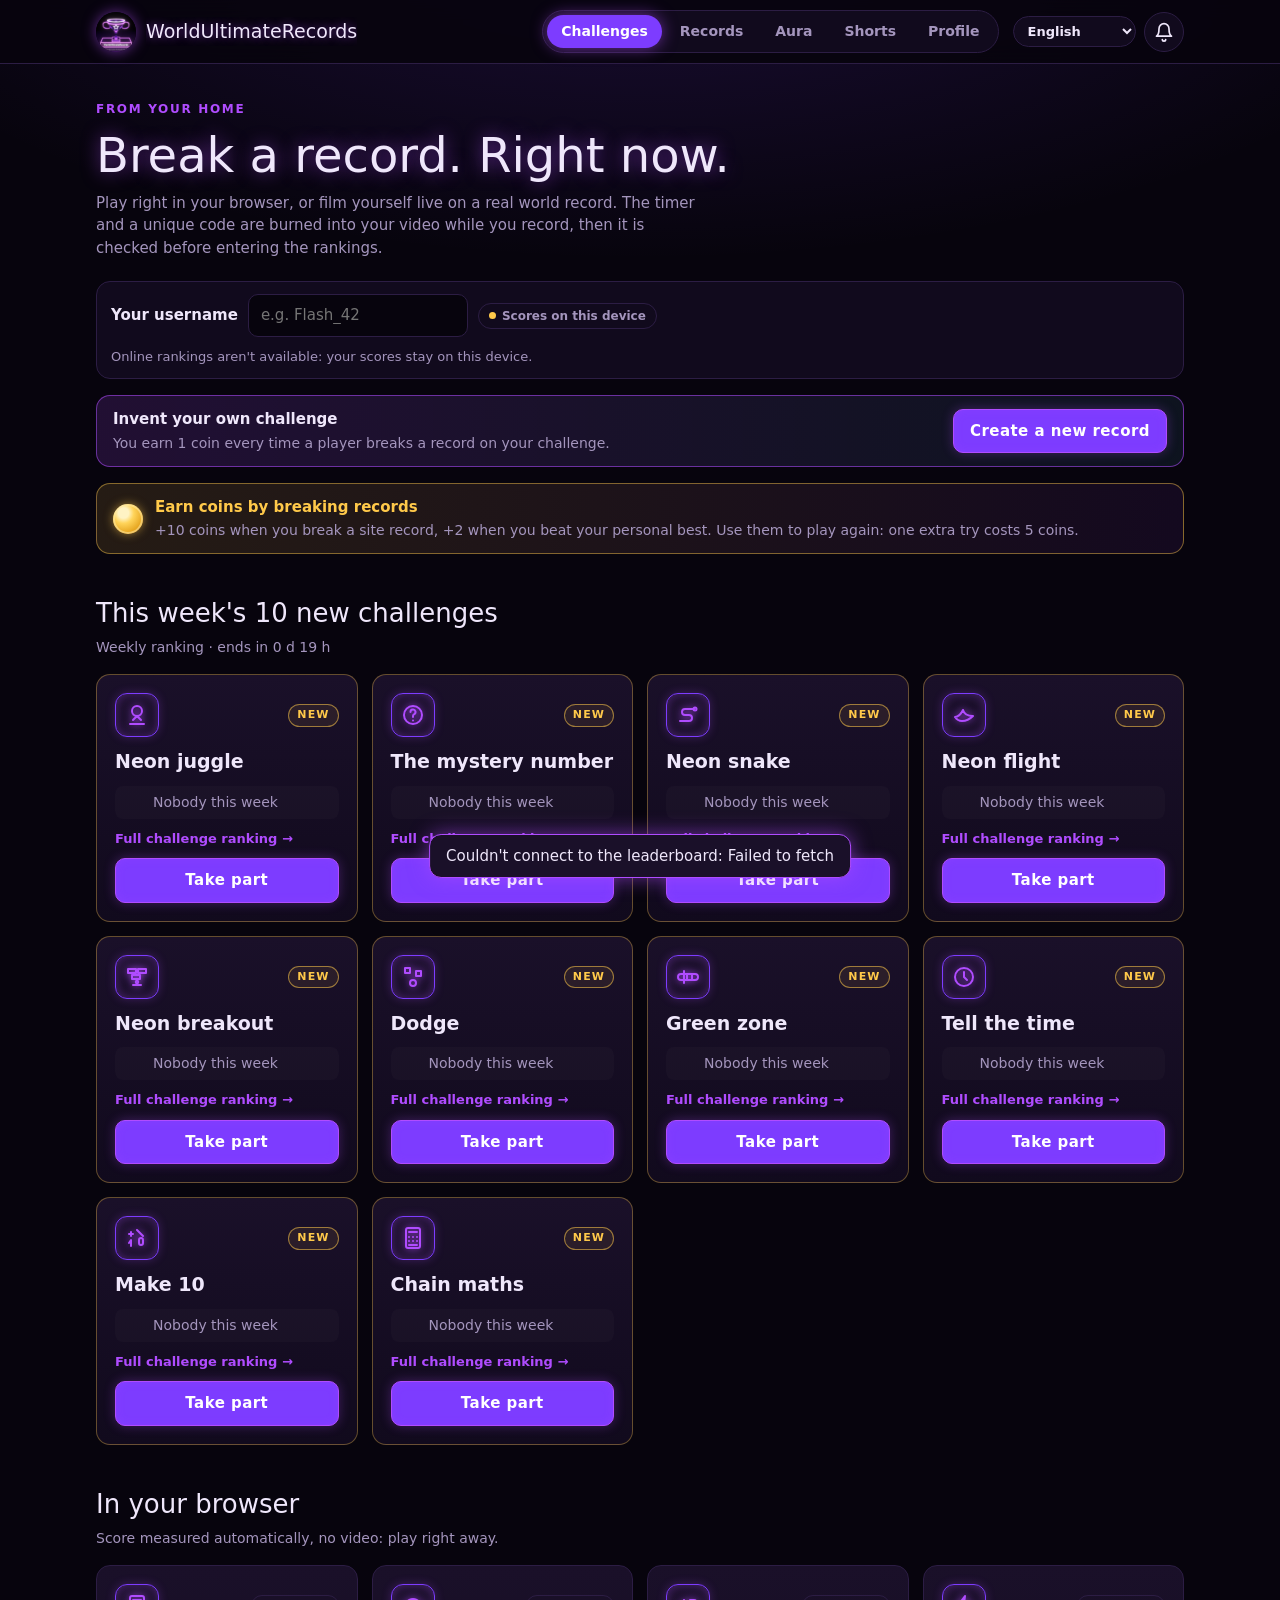
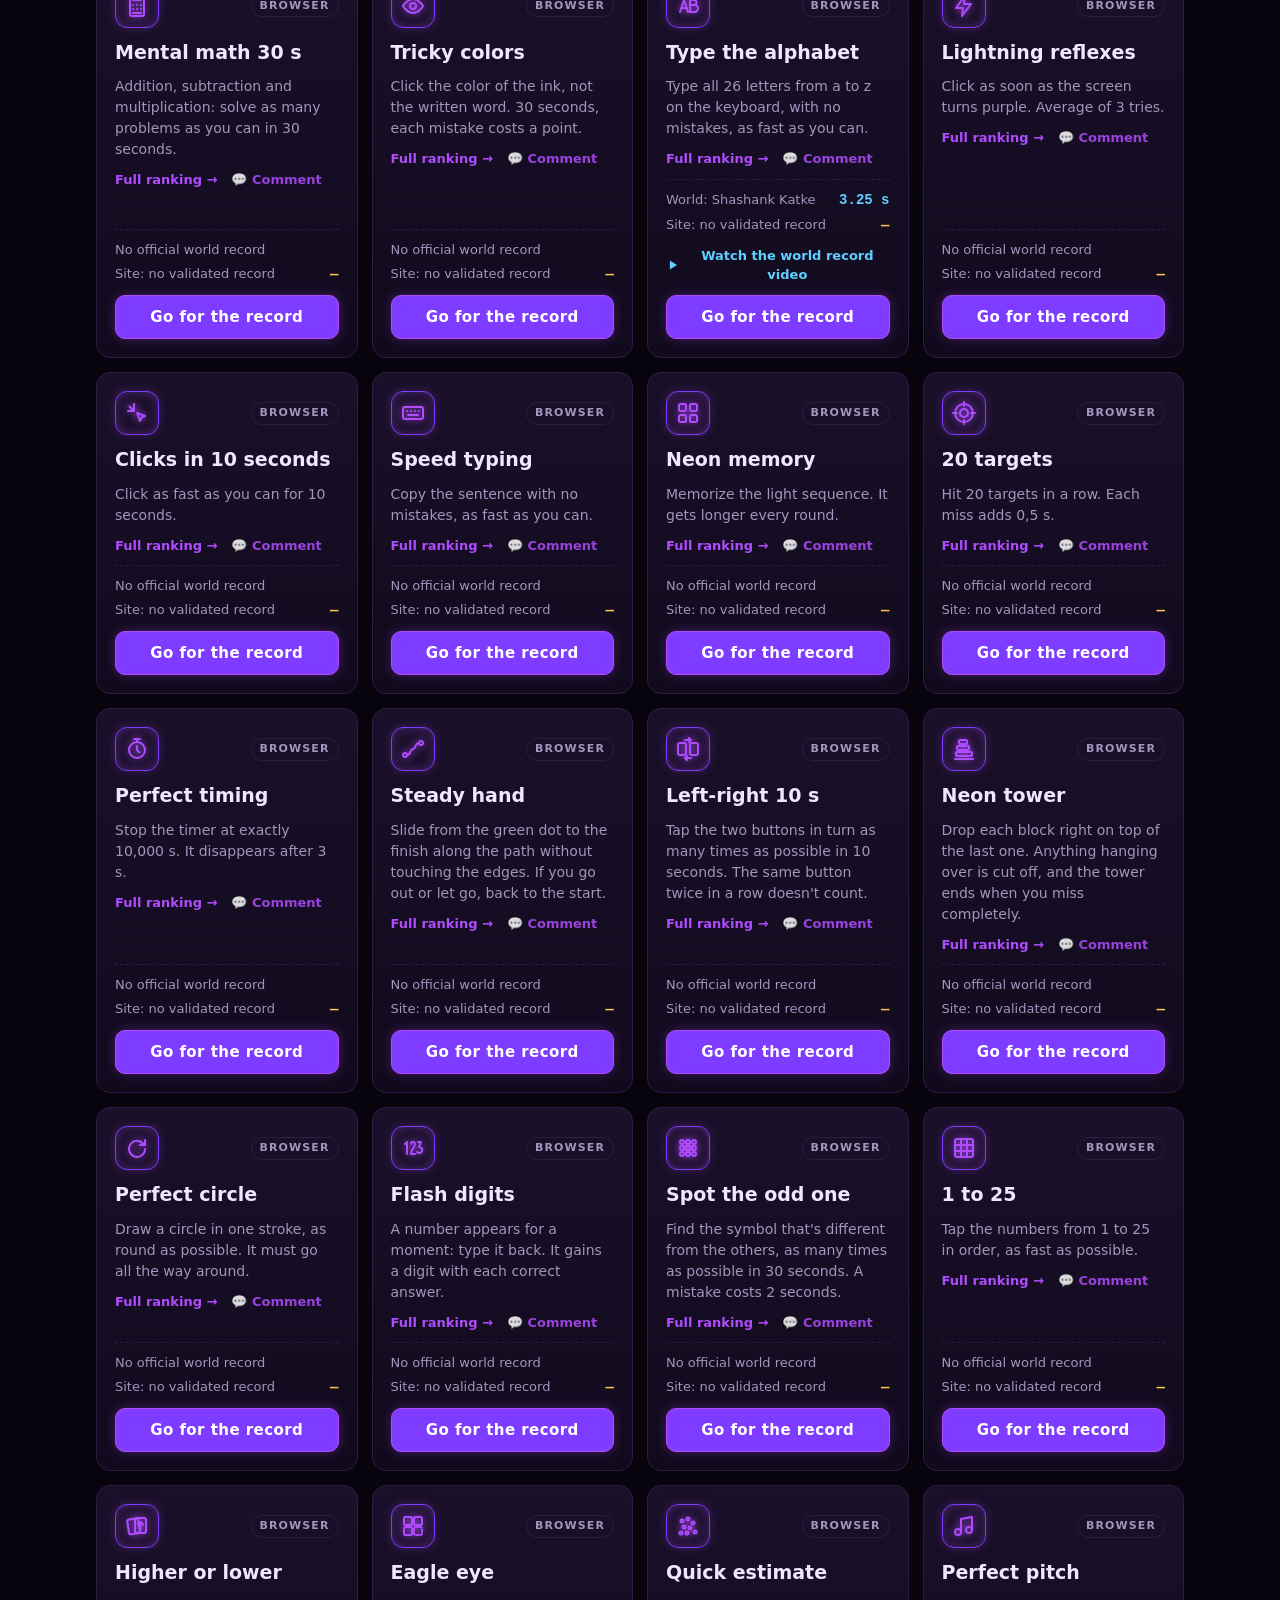
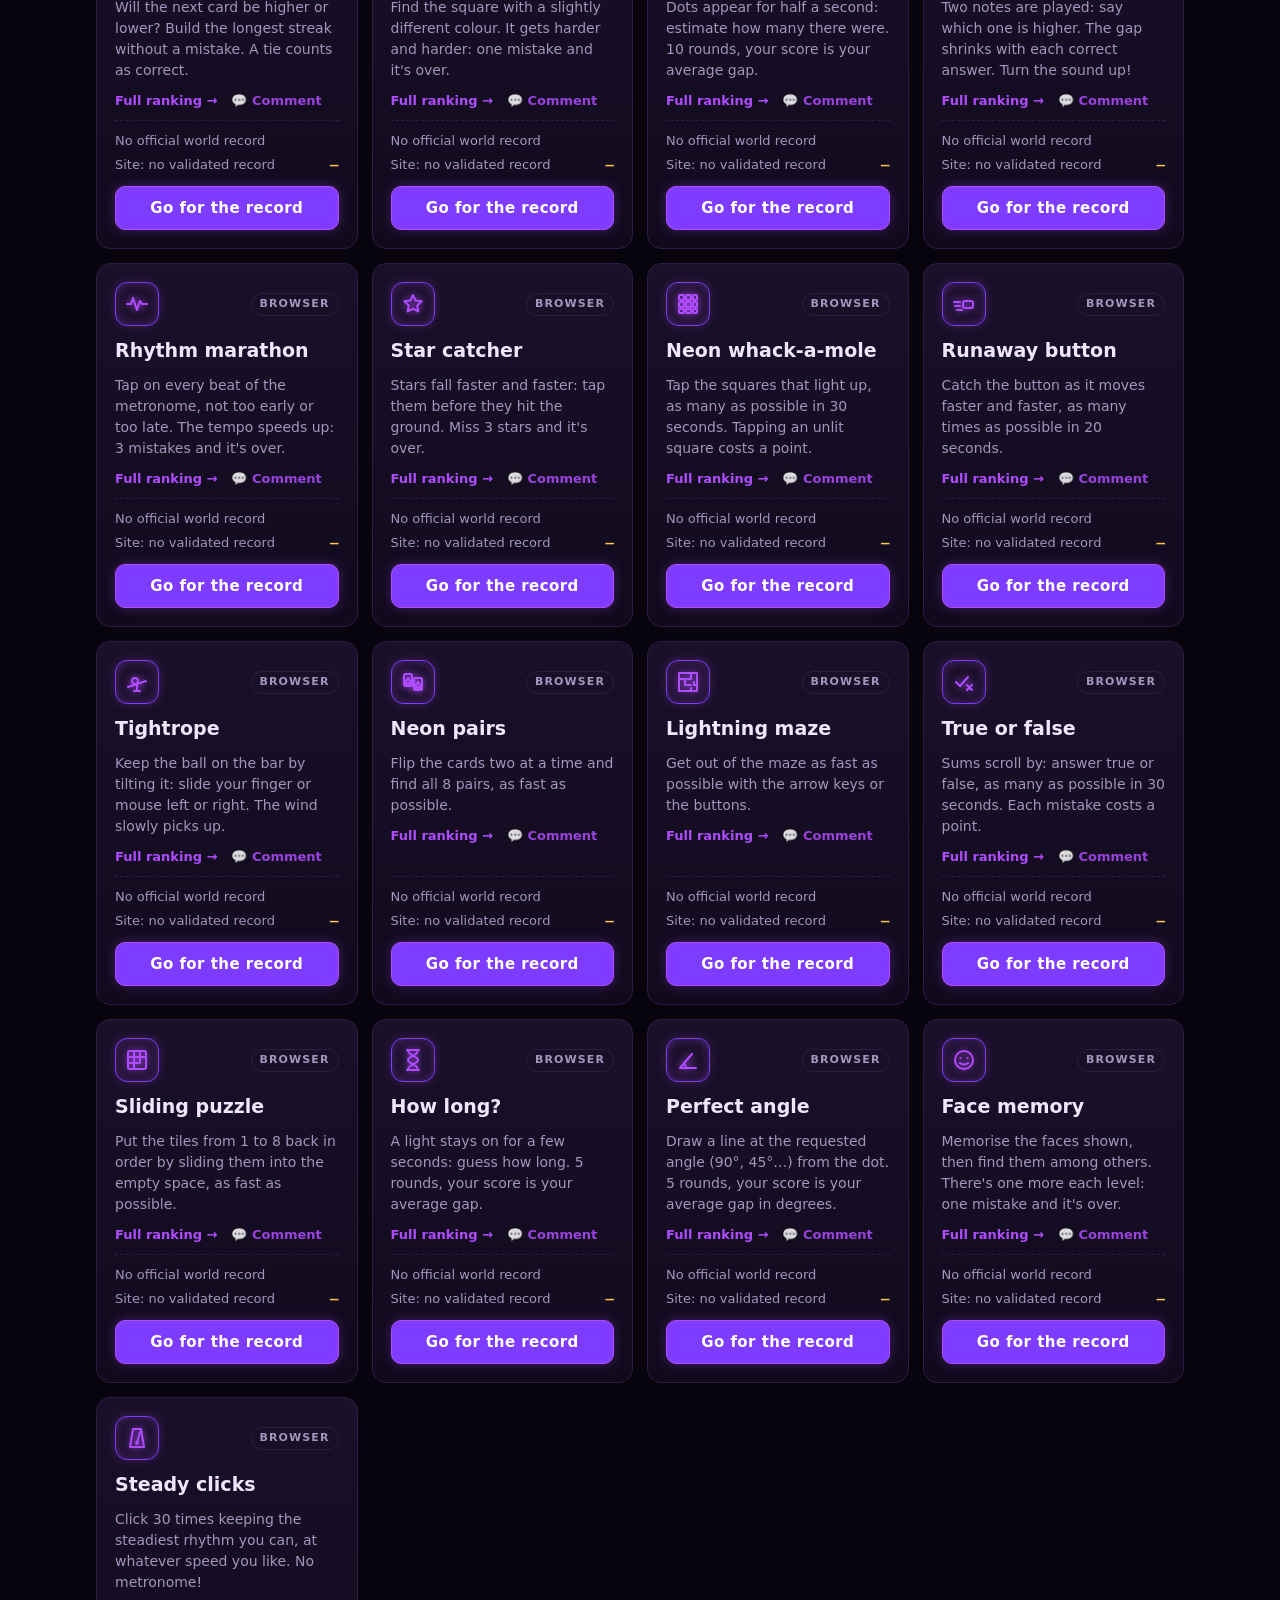
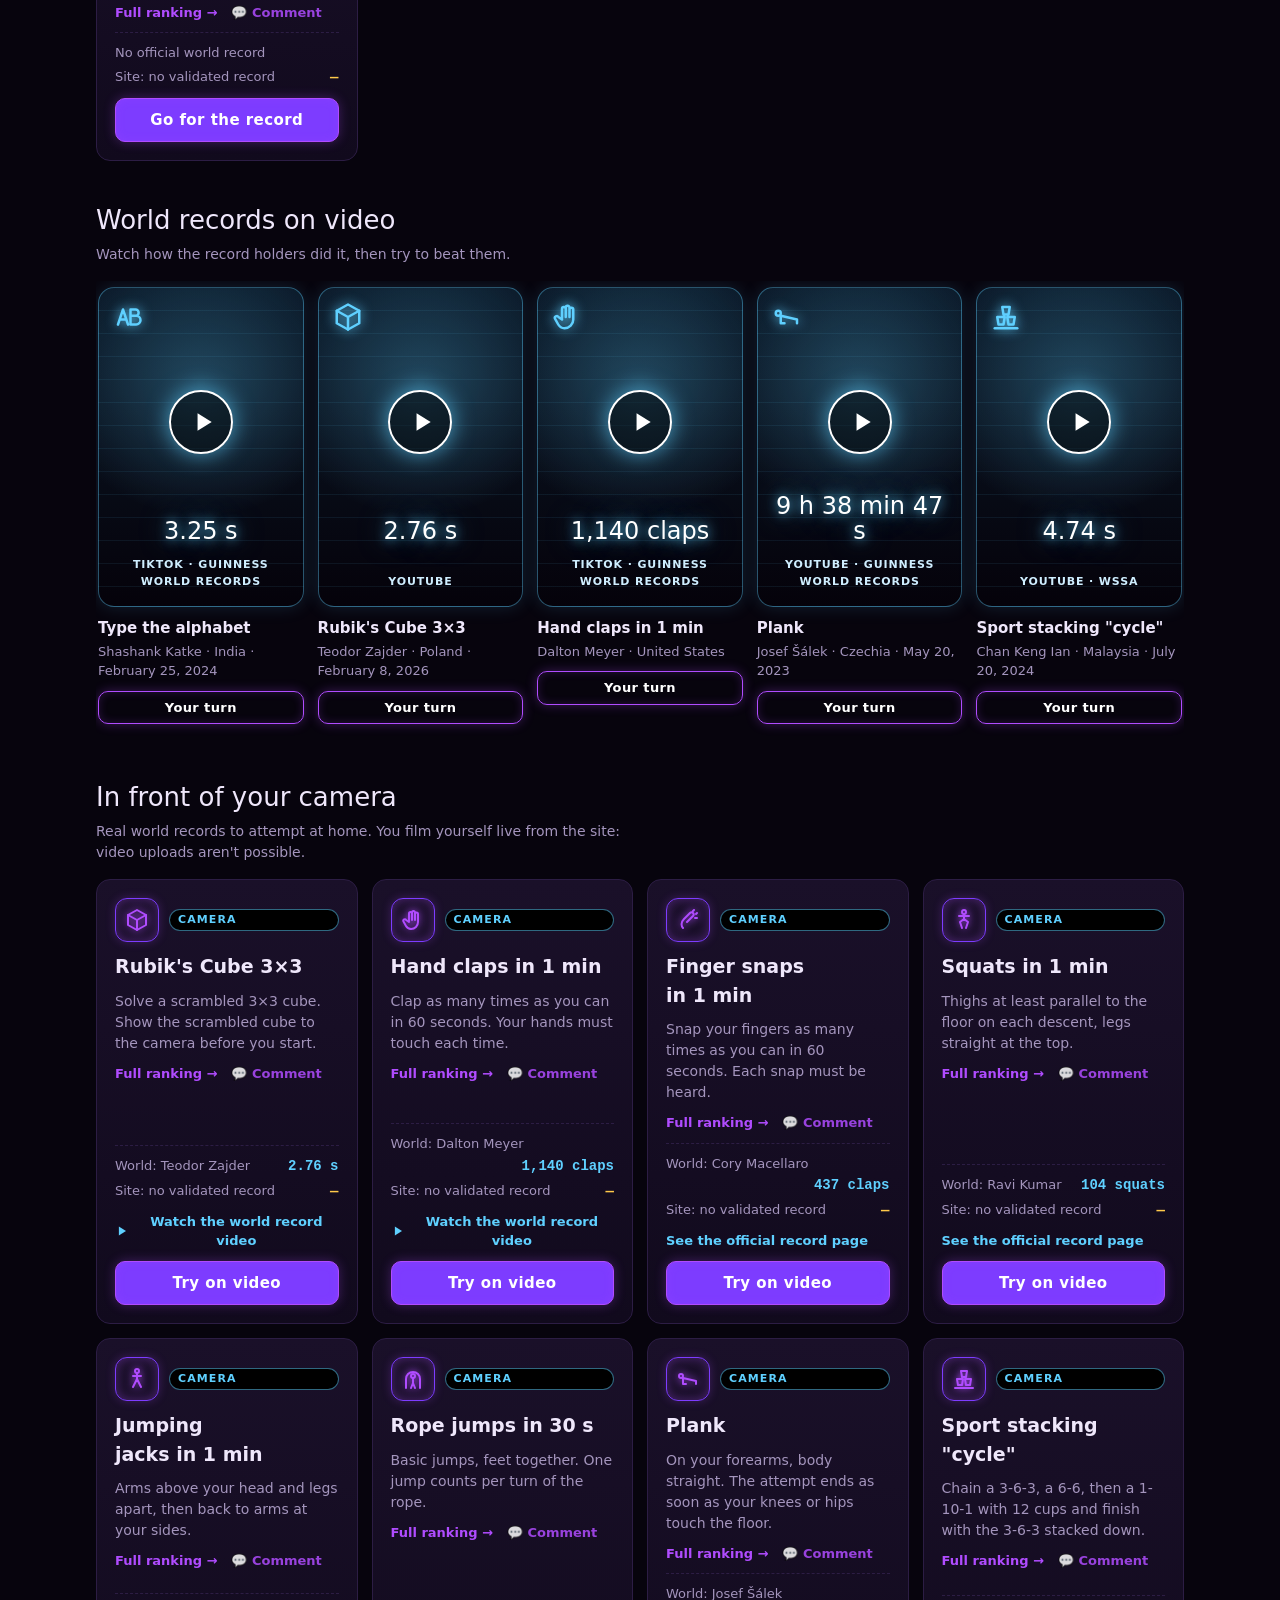
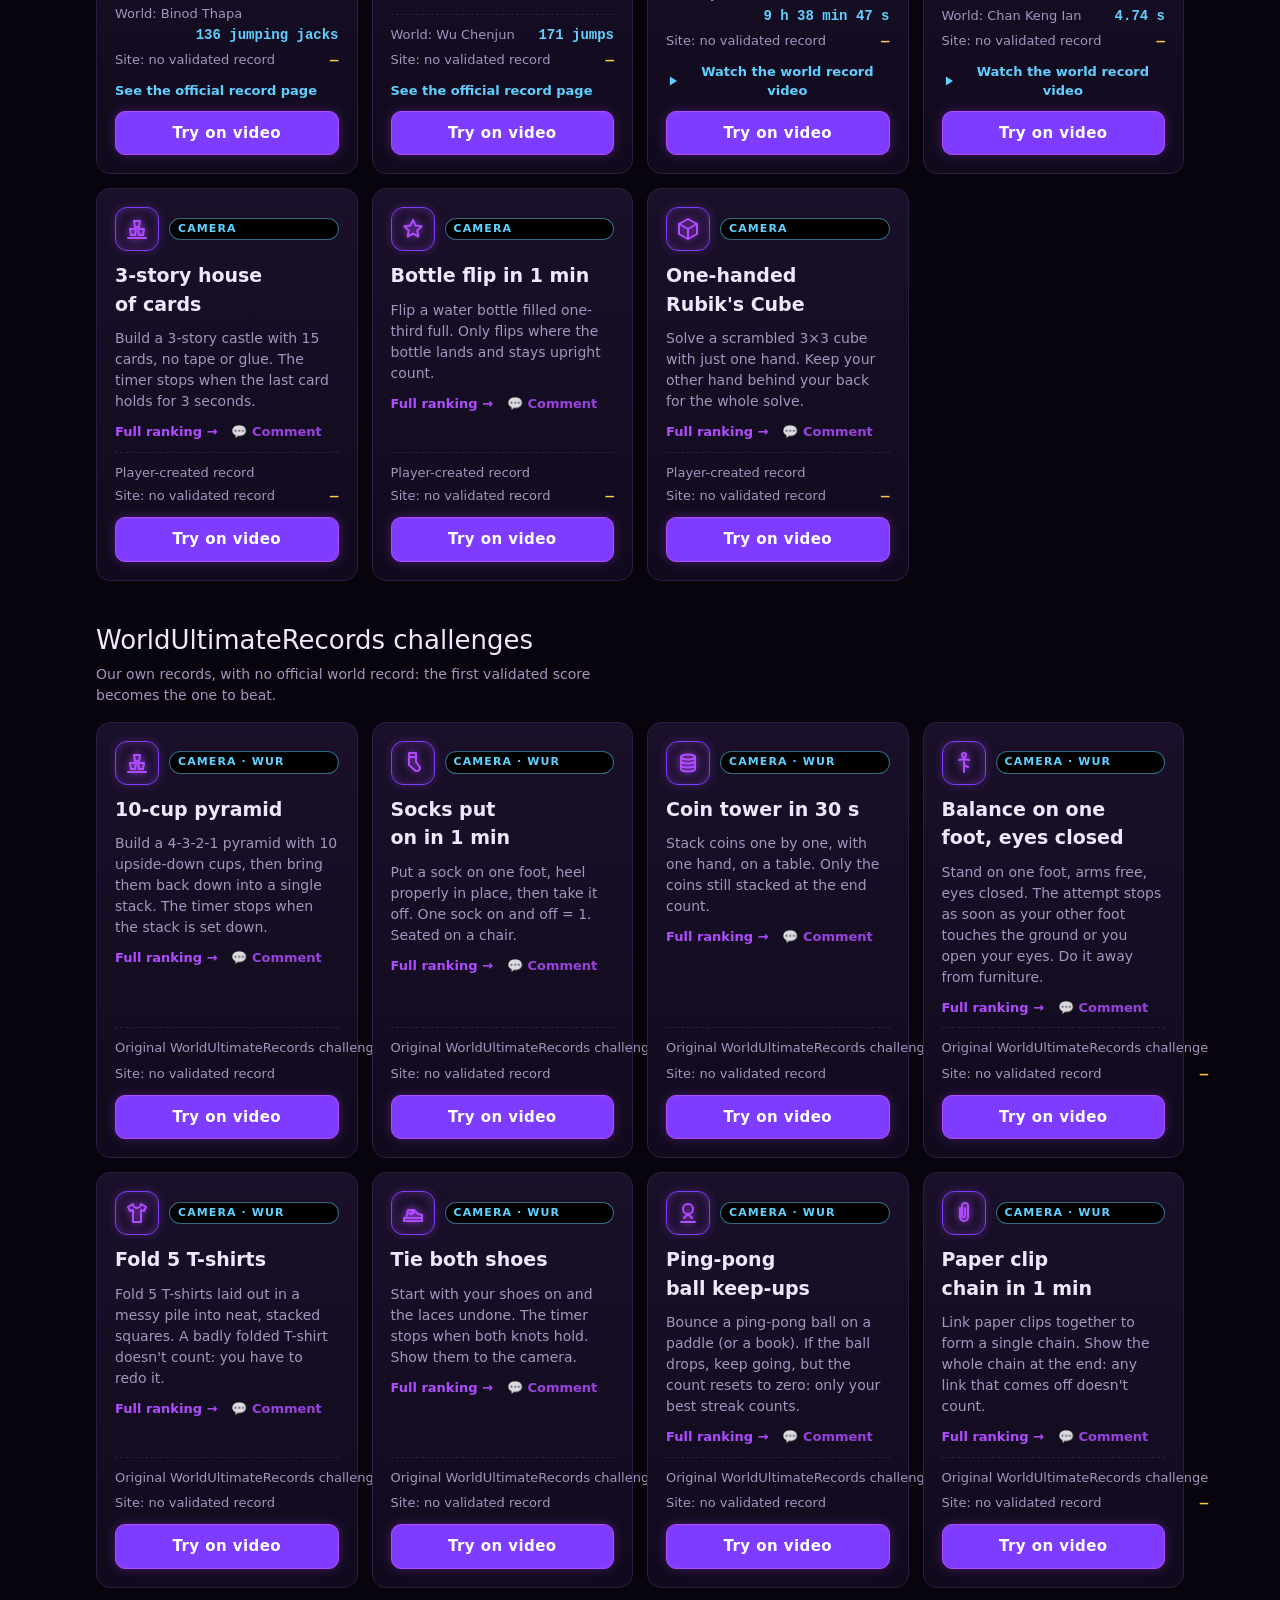
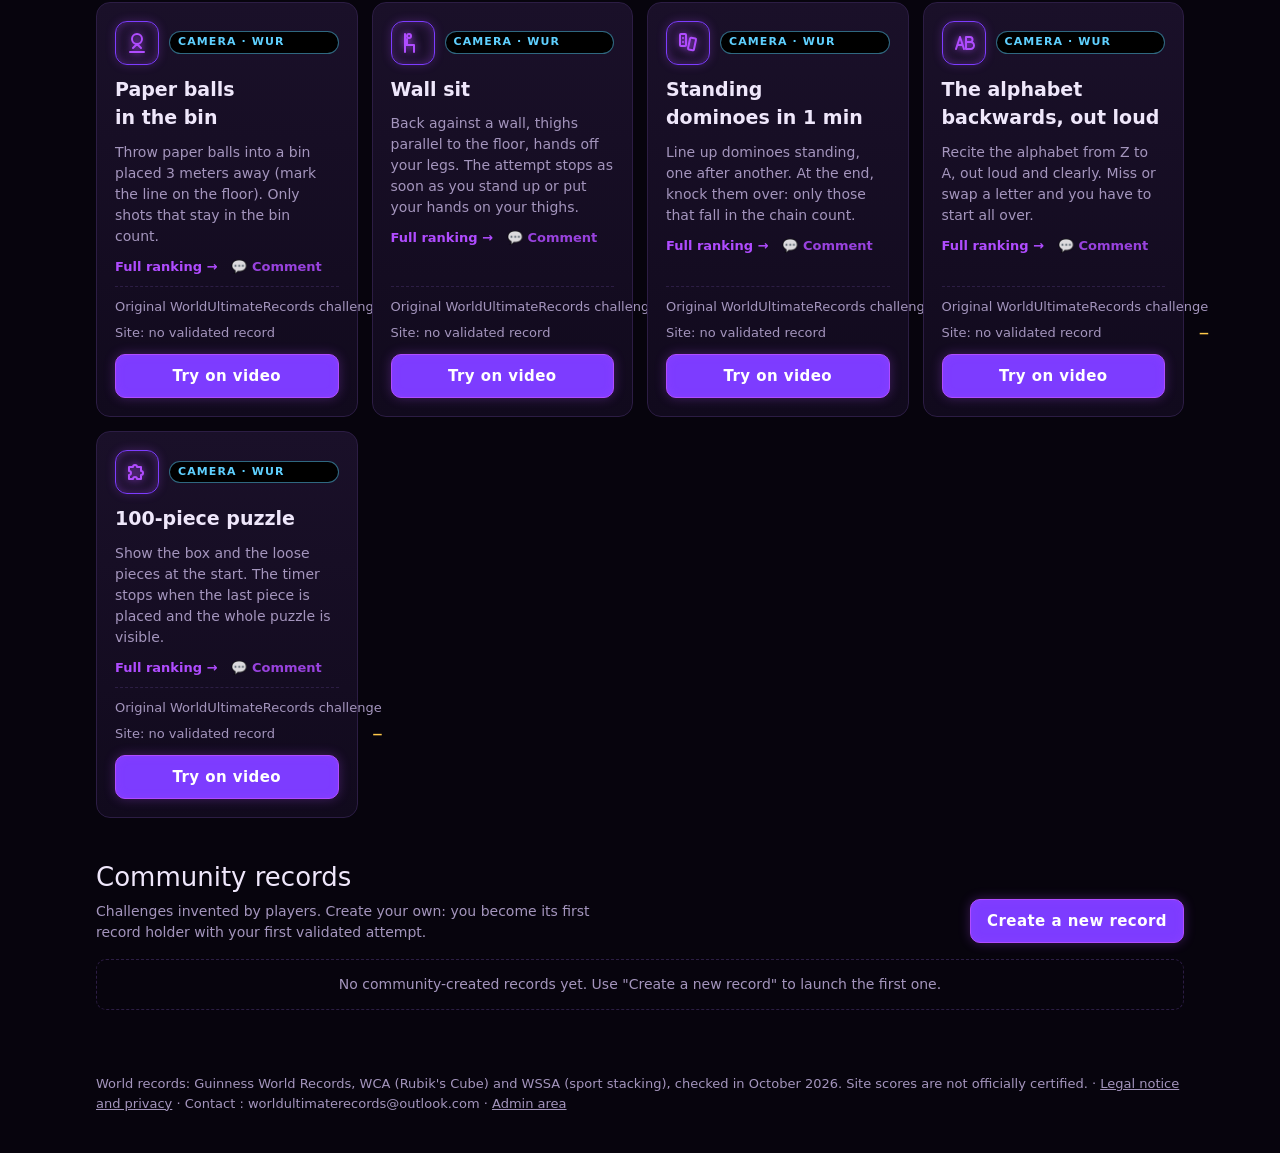
==== index.html @ fae6c7b7 "Commentaires sous les vidéos (records, aura, Shorts)" ====
<!doctype html>
<html lang="fr">
<head>
<meta charset="utf-8">
<meta http-equiv="Content-Security-Policy" content="default-src 'self'; script-src 'self' https://challenges.cloudflare.com; style-src 'self' 'unsafe-inline' https://fonts.googleapis.com; font-src 'self' https://fonts.gstatic.com data:; img-src 'self' data: blob: https://*.supabase.co; media-src 'self' blob: https://*.supabase.co; connect-src 'self' https://*.supabase.co wss://*.supabase.co https://challenges.cloudflare.com; frame-src https://www.youtube-nocookie.com https://www.youtube.com https://www.tiktok.com https://challenges.cloudflare.com; worker-src 'self' blob:; object-src 'none'; base-uri 'self'; form-action 'self'; upgrade-insecure-requests">
<meta name="referrer" content="strict-origin-when-cross-origin">
<meta name="viewport" content="width=device-width,initial-scale=1,viewport-fit=cover">
<title>WorldUltimateRecords</title>
<meta name="description" content="Bats des records depuis chez toi : défis dans le navigateur, défis filmés en direct avec chrono incrusté, vrais records du monde en vidéo.">
<meta name="theme-color" content="#07040d">
<meta property="og:title" content="WorldUltimateRecords">
<meta property="og:description" content="Bats des records depuis chez toi et compare-toi aux records du monde.">
<meta property="og:image" content="img/partage.jpg">
<link rel="icon" href="img/logo.jpg">
<link rel="apple-touch-icon" href="img/logo-512.png">
<link rel="preconnect" href="https://fonts.googleapis.com">
<link rel="preconnect" href="https://fonts.gstatic.com" crossorigin>
<link rel="stylesheet" href="https://fonts.googleapis.com/css2?family=Tilt+Neon&family=Chakra+Petch:wght@400;500;600;700&family=JetBrains+Mono:wght@500;700&display=swap">
<link rel="stylesheet" href="styles.css">
</head>
<body>
<header class="top">
  <div class="top-in">
    <a class="brand" href="#defis"><img src="img/logo.jpg" alt=""><b>WorldUltimateRecords</b></a>
    <nav class="tabs" aria-label="Sections">
      <a href="#defis" data-tab="defis">Défis</a>
      <a href="#records" data-tab="records">Records</a>
      <a href="#aura" data-tab="aura">Aura</a>
      <a href="#shorts" data-tab="shorts">Shorts</a>
      <a href="#profil" data-tab="profil">Profil</a>
    </nav>
    <div class="top-actions">
      <a class="coinpill" id="coinPill" href="#profil" title="Mes pièces" hidden><span class="coin-ic" aria-hidden="true"></span><b id="coinCount" class="num">0</b></a>
      <a class="btn sm subscribe" id="subBtn" href="#" target="_blank" rel="noopener" hidden>S'abonner</a>
      <button class="bellbtn" id="bell" type="button" aria-label="Notifications" aria-expanded="false" aria-controls="notifPanel"><svg viewBox="0 0 24 24" aria-hidden="true"><path d="M6 8a6 6 0 0 1 12 0c0 7 3 9 3 9H3s3-2 3-9M10 21a2 2 0 0 0 4 0"/></svg><span class="bcount" id="bellCount" hidden>0</span></button>
      <div class="notif-panel" id="notifPanel" hidden><p class="eyebrow" style="padding:10px 12px 0">Notifications</p><div id="notifList"></div></div>
    </div>
  </div>
</header>
<div class="setup-wrap"><div class="setup" id="setupNote" hidden>Mode démo : Supabase n'est pas encore configuré (fichier config.js). Les scores restent sur cet appareil.</div></div>

<main>
  <section id="defis" class="view">
    <p class="eyebrow">Depuis chez toi</p>
    <h1>Bats un record. Maintenant.</h1>
    <p class="lede">Joue directement dans ton navigateur, ou filme-toi en direct sur un vrai record du monde. Le chrono et un code unique sont incrustés dans ta vidéo pendant l'enregistrement, puis elle est vérifiée avant d'entrer au classement.</p>
    <div class="player">
      <label for="pseudo">Ton pseudo</label>
      <input id="pseudo" class="field" maxlength="24" placeholder="ex. Flash_42" autocomplete="nickname">
      <span id="syncPill" class="status-pill"><i></i><span>Connexion…</span></span>
      <span class="note" id="syncNote">Ton pseudo apparaît à côté de tes scores dans les classements.</span>
    </div>

    <div class="createtop"><p><b>Invente ton propre défi</b><span>Tu gagnes 1 pièce chaque fois qu'un joueur bat un record sur ton défi.</span></p><button class="btn solid" type="button" id="openCreateTop">Créer un nouveau record</button></div>

    <div class="coinsinfo"><span class="coin-ic" aria-hidden="true"></span><p><b>Gagne des pièces en battant des records</b><span>+10 pièces quand tu bats un record du site, +2 quand tu bats ton record perso. Utilise-les pour rejouer : un essai en plus coûte 5 pièces.</span></p></div>

    <div class="sec-head"><div><h2>Les 10 nouveaux défis de la semaine</h2><p id="weekLeft"></p></div></div>
    <div class="grid" id="weekly"></div>

    <div class="sec-head"><div><h2>Dans ton navigateur</h2><p>Score mesuré automatiquement, sans vidéo : joue tout de suite.</p></div></div>
    <div class="grid" id="gridWeb"></div>

    <div id="channelSec" hidden>
      <div class="sec-head"><div><h2>Sur la chaîne WorldUltimateRecords</h2><p>Les derniers Shorts de la chaîne. Abonne-toi pour ne rater aucun record.</p></div>
        <a class="btn solid" id="channelLink" href="#" target="_blank" rel="noopener">S'abonner à la chaîne</a></div>
      <div class="vids" id="shortsList"></div>
    </div>

    <div class="sec-head"><div><h2>Les records du monde en vidéo</h2><p>Regarde comment les recordmen ont fait, puis tente de les battre.</p></div></div>
    <div class="vids" id="vids"></div>

    <div class="sec-head"><div><h2>Devant ta caméra</h2><p>De vrais records du monde, à tenter chez toi. Tu te filmes en direct depuis le site : l'import de vidéo n'est pas possible.</p></div></div>
    <div class="grid" id="gridCam"></div>

    <div class="sec-head"><div><h2>Les défis WorldUltimateRecords</h2><p>Nos records maison, sans record du monde officiel : le premier score validé devient la référence à battre.</p></div></div>
    <div class="grid" id="gridWur"></div>

    <div class="sec-head"><div><h2>Records de la communauté</h2><p>Des défis inventés par les joueurs. Crée le tien : tu en deviens le premier recordman dès ta première tentative validée.</p></div>
      <button class="btn solid" id="openCreate" aria-expanded="false" aria-controls="createForm">Créer un nouveau record</button></div>
    <form class="create" id="createForm" hidden>
      <label class="full">Nom du record<input class="field" id="cName" maxlength="60" required placeholder="ex. Plus de chaussettes enfilées en 1 minute"></label>
      <label class="full">Règles<textarea class="field" id="cDesc" maxlength="240" rows="2" required placeholder="Ce qui compte, ce qui est interdit, comment filmer."></textarea></label>
      <label>Type de mesure
        <select class="field" id="cMode">
          <option value="count">Le plus de répétitions en un temps donné</option>
          <option value="time">Le temps le plus court</option>
          <option value="hold">La durée la plus longue</option>
        </select></label>
      <label id="cWinWrap">Durée de l'épreuve
        <select class="field" id="cWin"><option value="30">30 secondes</option><option value="60" selected>1 minute</option><option value="120">2 minutes</option></select></label>
      <label id="cUnitWrap">Ce qu'on compte<input class="field" id="cUnit" maxlength="20" placeholder="ex. chaussettes"></label>
      <div class="full row" style="justify-content:flex-start"><button class="btn solid" type="submit" id="cSubmit">Publier ce record</button><button class="btn ghost" type="button" id="cCancel">Annuler</button><span class="msg" id="cMsg"></span></div>
    </form>
    <div class="grid" id="gridCustom"></div>
  </section>

  <section id="records" class="view" hidden>
    <p class="eyebrow">Classements</p>
    <h1>Records actuels et tentatives</h1>
    <div class="search"><input id="q" class="field" type="search" placeholder="Rechercher un joueur ou un défi…" aria-label="Rechercher un joueur ou un défi"></div>
    <div class="chips" id="chips"></div>
    <div class="mod" id="modPanel" hidden>
      <h2>Vidéos à vérifier</h2>
      <p class="msg">Section réservée à l'administrateur. Vérifie que le code est lisible, que le chrono correspond et que la personne filmée est d'accord, puis valide ou refuse. Une vidéo refusée est supprimée.</p>
      <div class="mod-list" id="modPending"></div>
      <h2 style="margin-top:24px">Signalements</h2>
      <p class="msg">Une vidéo signalée 3 fois est masquée automatiquement. Rétablis-la ou supprime-la.</p>
      <div class="mod-list" id="modFlagged"></div>
    </div>
    <div class="recgrid" id="boards"></div>
    <div class="section-gap">
      <h2>Toutes les tentatives</h2>
      <div class="tablewrap"><table>
        <thead><tr><th>Quand</th><th>Joueur</th><th>Défi</th><th class="r">Score</th><th>Statut</th></tr></thead>
        <tbody id="attemptRows"></tbody>
      </table></div>
    </div>
  </section>

  <section id="aura" class="view" hidden>
    <p class="eyebrow">Battles d'aura</p>
    <h1>Qui a le plus d'aura ?</h1>
    <p class="lead">Poste une vidéo sur le thème de ton choix, du moment que tu y gagnes ou y perds de l'aura, ou défie quelqu'un en duel. La communauté vote : chaque vote compte <b class="aurapts">100 aura</b>.</p>
    <div class="row" style="justify-content:flex-start">
      <button class="btn solid" data-auranew="solo">Poster un moment d'aura</button>
      <button class="btn solid gold" data-auranew="duel">Lancer un duel</button>
    </div>
    <h2 class="section-gap">Les façons de gagner ou perdre de l'aura</h2>
    <p class="msg">Vote 👍 pour celles que tu trouves les plus justes : les plus votées montent en haut de la liste. 🎬 pour te filmer en train de la réaliser.</p>
    <div class="auraguide">
      <div class="auracol gain"><h2>Gagner de l'aura</h2><ul id="auraGain"></ul></div>
      <div class="auracol loss"><h2>Perdre de l'aura</h2><ul id="auraLoss"></ul></div>
    </div>
    <p class="msg">Pas de danger et pas de moquerie : une vidéo qui met quelqu'un en danger, l'humilie ou le filme sans son accord est refusée.</p>
    <div class="section-gap" id="ideasSec"><h2>Propose ta façon</h2>
      <p class="msg">Une idée de façon de gagner ou de perdre de l'aura ? Propose-la : une fois validée, elle s'ajoute aux listes ci-dessus et tout le monde peut voter.</p>
      <form class="ideaform" id="ideaForm">
        <div class="ideasign"><label><input type="radio" name="ideaSign" value="+" checked> Gagner</label><label><input type="radio" name="ideaSign" value="-"> Perdre</label></div>
        <select id="ideaPts" class="field" aria-label="Points d'aura"><option>1000</option><option>900</option><option>800</option><option>700</option><option>600</option><option selected>500</option><option>400</option><option>300</option><option>200</option><option>100</option></select>
        <input id="ideaText" class="field" maxlength="90" placeholder="ex. Garder son calme pendant l'alarme incendie">
        <button class="btn solid" type="submit">Proposer</button>
      </form>
      <p class="msg" id="ideaMsg"></p>
      <div id="auraIdeas"></div>
    </div>
    <div class="mod" id="auraMod" hidden></div>
    <div class="section-gap"><h2>Duels en cours · vote !</h2><p class="msg">Un vote par battle, modifiable. Les votes restent ouverts 7 jours.</p><div class="auragrid duels" id="auraDuels"></div></div>
    <div class="section-gap"><h2>Duels ouverts · relève le défi</h2><p class="msg">Réponds avec ta propre vidéo : le premier qui relève le duel devient l'adversaire.</p><div class="auragrid" id="auraOpen"></div></div>
    <div class="section-gap"><h2>Moments d'aura</h2>
      <div class="chips"><button class="chip" data-aurasort="top">Les plus votés</button><button class="chip" data-aurasort="new">Les plus récents</button></div>
      <div class="auragrid" id="auraSolo"></div></div>
    <div class="section-gap"><h2>Hall of aura</h2><div class="aurahall" id="auraHall"></div></div>
    <div class="section-gap"><h2>Battles terminées</h2><div class="auragrid duels" id="auraEnded"></div></div>
  </section>

  <section id="profil" class="view" hidden>
    <div id="profileBox"></div>
  </section>

  <section id="classement" class="view" hidden>
    <div id="rankBox"></div>
    <div id="cmtBox"></div>
  </section>

  <section id="ligue" class="view" hidden>
    <div id="leagueBox"></div>
  </section>

  <section id="legal" class="view legal" hidden>
    <p class="eyebrow">Informations</p>
    <h1>Mentions légales et confidentialité</h1>
    <h2>Éditeur du site</h2>
    <p>WorldUltimateRecords est édité par <b data-cfg="editor"></b><span data-cfg="siret"></span>. Contact : <b data-cfg="mail"></b>.</p>
    <h2>Hébergement</h2>
    <p>Site hébergé par GitHub, Inc., 88 Colin P. Kelly Jr. Street, San Francisco, CA 94107, États-Unis (GitHub Pages). Scores, profils et vidéos stockés chez Supabase, Inc. (supabase.com), sur des serveurs situés dans l'Union européenne.</p>
    <h2>Données collectées</h2>
    <ul>
      <li><b>Un identifiant anonyme</b>, créé automatiquement à ta première visite, pour relier tes scores à ton pseudo.</li>
      <li><b>Ton pseudo, tes scores et les records que tu crées</b>, affichés publiquement.</li>
      <li><b>Les vidéos de tes tentatives</b>, uniquement si tu les envoies. Elles sont publiques une fois envoyées, et vérifiées par l'administrateur.</li>
      <li><b>Ton adresse e-mail</b>, uniquement si tu choisis de protéger ton compte. Elle n'est jamais affichée ni transmise.</li>
      <li><b>Tes signalements</b>, visibles seulement par toi et l'administrateur.</li>
      <li><b>Tes commentaires</b>, affichés publiquement sous les défis avec ton pseudo. Tu peux les supprimer à tout moment.</li>
      <li><b>Tes pièces</b> : leur nombre et l'historique de ce qui t'en a fait gagner ou dépenser. Ce sont des pièces de jeu, sans valeur en argent.</li>
      <li><b>Des statistiques de visite anonymes</b> : pages ouvertes, parties jouées, type d'appareil et site d'origine, pour améliorer le jeu. Elles ne sont ni vendues, ni utilisées pour de la publicité.</li>
    </ul>
    <p>Ces données servent uniquement à faire fonctionner et à améliorer le site. Elles ne sont ni vendues, ni utilisées pour de la publicité. Elles sont conservées jusqu'à ce que tu les supprimes, ou jusqu'à leur suppression par l'administrateur.</p>
    <h2>Mineurs</h2>
    <p>En France, un mineur de moins de 15 ans ne peut publier une vidéo de lui qu'avec l'accord d'un parent. Avant chaque envoi, tu dois confirmer avoir 15 ans ou plus, ou l'accord d'un parent. Un parent peut demander la suppression d'une vidéo à tout moment à l'adresse de contact : elle est supprimée sans justificatif.</p>
    <h2>Tes droits</h2>
    <p>Tu peux consulter, modifier ou supprimer tes données à tout moment depuis <a href="#profil">ton profil</a> (bouton « Supprimer mon compte »). Pour toute autre demande (accès, rectification, opposition), écris à l'adresse de contact. Si tu n'obtiens pas de réponse, tu peux saisir la CNIL (cnil.fr).</p>
    <h2>Cookies et stockage</h2>
    <p>Le site n'utilise aucun cookie publicitaire. Il compte ses visites et ses parties de façon anonyme, sans outil extérieur. Il enregistre dans ton navigateur ta session et ton pseudo, nécessaires au fonctionnement. Les vidéos YouTube et TikTok ne se chargent que si tu cliques dessus ; ces services peuvent alors déposer leurs propres cookies. La vérification anti-robot est assurée par Cloudflare Turnstile.</p>
    <h2>Sécurité des défis</h2>
    <p>Les défis sont conçus pour être faits chez soi sans danger. Prépare un espace dégagé, arrête-toi en cas de douleur et ne prends aucun risque pour un record. Les records du monde cités appartiennent à leurs détenteurs et organismes (Guinness World Records, WCA, WSSA) ; WorldUltimateRecords n'est affilié à aucun d'eux.</p>
  </section>

  <section id="shorts" class="view" hidden>
    <p class="feed-hint">Fais défiler vers le haut pour le suivant · touche une vidéo pour le son</p>
    <div class="feed" id="feed"></div>
  </section>
</main>
<footer class="foot">
  Records du monde : Guinness World Records, WCA (Rubik's Cube) et WSSA (sport stacking), vérifiés en octobre 2026. Les scores du site ne sont pas homologués officiellement.
  · <a href="#legal">Mentions légales et confidentialité</a> <span id="footContact"></span>
  · <button class="admin-link" id="adminBtn" type="button">Espace admin</button>
</footer>

<div class="arena" id="arena" hidden>
  <div class="arena-top"><h2 id="arenaTitle">Défi</h2><button class="btn ghost x" id="arenaClose">Quitter</button></div>
  <div class="stage" id="stage"></div>
</div>
<div class="modal" id="modal" hidden role="dialog" aria-modal="true" aria-labelledby="modalTitle">
  <div class="modal-box">
    <div class="row"><b id="modalTitle"></b><button class="btn ghost sm" id="modalClose">Fermer</button></div>
    <div class="frame" id="modalFrame"></div>
    <div class="modalcmts" id="modalCmts" hidden></div>
    <a class="msg" id="modalLink" href="#" target="_blank" rel="noopener">La vidéo ne s'affiche pas ? Ouvre-la sur le site d'origine.</a>
  </div>
</div>
<div class="toast" id="toast" hidden></div>
<div class="captcha" id="captchaBox" hidden><div class="captcha-box"><p class="msg">Vérification anti-robot…</p><div id="captchaWidget"></div></div></div>

<script src="config.js"></script>
<script src="vendor/supabase.js"></script>
<script src="app.js"></script>
<script src="i18n.js"></script>
</body>
</html>
---- styles.css ----
/* Layout: neon arena. Sticky header + 3 views (Défis / Records / Shorts). Single dark look on purpose: the channel's violet LED brand. */
:root{
  color-scheme: dark;
  --bg:#07040d; --surface:#110a1d; --surface-2:#1a1029; --line:#2c1d44;
  --fg:#efe7fb; --muted:#a495bd;
  --neon:#b04cff; --neon-soft:#7d3cff; --neon-glow:rgba(176,76,255,.55);
  --gold:#ffc94a; --good:#5ee6a8; --bad:#ff6b8a; --wr:#5fd0ff;
  --display:"Tilt Neon","Chakra Petch",system-ui,sans-serif;
  --ui:"Chakra Petch",system-ui,-apple-system,"Segoe UI",sans-serif;
  --mono:"JetBrains Mono",ui-monospace,SFMono-Regular,Menlo,monospace;
  --r:14px;
}
*{box-sizing:border-box}
body{margin:0}
[hidden]{display:none!important}
html,body{height:100%}
body{background:var(--bg);color:var(--fg);font-family:var(--ui);font-size:15px;line-height:1.5;
  background-image:radial-gradient(1200px 500px at 50% -10%,rgba(125,60,255,.18),transparent 70%);background-attachment:fixed}
a{color:var(--neon)}
button{font:inherit;color:inherit}
:focus-visible{outline:2px solid var(--neon);outline-offset:3px;border-radius:6px}
.num{font-family:var(--mono);font-variant-numeric:tabular-nums}
header.top{position:sticky;top:env(safe-area-inset-top,0px);z-index:20;background:rgba(7,4,13,.88);backdrop-filter:blur(10px);border-bottom:1px solid var(--line)}
.top-in{max-width:1120px;margin:0 auto;padding:10px 16px;display:flex;align-items:center;gap:14px;flex-wrap:wrap}
.brand{display:flex;align-items:center;gap:10px;text-decoration:none;color:var(--fg);min-width:0}
.brand img{width:40px;height:40px;border-radius:50%;box-shadow:0 0 14px var(--neon-glow)}
.brand b{font-family:var(--display);font-weight:400;font-size:19px;text-shadow:0 0 10px var(--neon-glow);white-space:nowrap;overflow:hidden;text-overflow:ellipsis}
nav.tabs{display:flex;gap:4px;margin-left:auto;background:var(--surface);border:1px solid var(--line);border-radius:999px;padding:4px}
nav.tabs a{text-decoration:none;color:var(--muted);padding:6px 14px;border-radius:999px;font-weight:600;font-size:14px}
nav.tabs a[aria-current="page"]{color:#fff;background:var(--neon-soft);box-shadow:0 0 16px var(--neon-glow)}
@media (max-width:520px){nav.tabs{margin-left:0;width:100%;justify-content:space-between}nav.tabs a{flex:1;text-align:center;padding:6px 8px}}
main{max-width:1120px;margin:0 auto;padding-inline:16px;padding-block:24px 64px}
h1,h2,h3{text-wrap:balance;margin:0}
h1{font-family:var(--display);font-weight:400;font-size:clamp(30px,5vw,48px);line-height:1.08;text-shadow:0 0 18px var(--neon-glow)}
h2{font-family:var(--display);font-weight:400;font-size:26px}
.eyebrow{text-transform:uppercase;letter-spacing:.14em;font-size:12px;color:var(--neon);font-weight:700}
.lede{color:var(--muted);max-width:64ch;margin:10px 0 0}
.sec-head{display:flex;align-items:end;justify-content:space-between;gap:12px;flex-wrap:wrap;margin-top:40px}
.sec-head p{margin:4px 0 0;color:var(--muted);font-size:14px;max-width:60ch}
.player{display:flex;flex-wrap:wrap;align-items:center;gap:10px;margin:22px 0 0;padding:12px 14px;background:var(--surface);border:1px solid var(--line);border-radius:var(--r)}
.player label{font-weight:600}
input.field,select.field,textarea.field{background:var(--bg);border:1px solid var(--line);color:var(--fg);border-radius:10px;padding:9px 12px;font:inherit;min-width:0;max-width:100%}
.player input{width:220px}
.player .note{color:var(--muted);font-size:13px;flex-basis:100%}
.status-pill{display:inline-flex;align-items:center;gap:6px;font-size:12px;font-weight:600;padding:3px 10px;border-radius:999px;border:1px solid var(--line);color:var(--muted)}
.status-pill i{width:7px;height:7px;border-radius:50%;background:var(--muted)}
.status-pill.on i{background:var(--good);box-shadow:0 0 8px var(--good)}
.status-pill.local i{background:var(--gold)}
.grid{display:grid;grid-template-columns:repeat(auto-fill,minmax(250px,1fr));gap:14px;margin-top:16px}
.ch{display:flex;flex-direction:column;gap:10px;padding:18px;background:linear-gradient(180deg,var(--surface-2),var(--surface));border:1px solid var(--line);border-radius:var(--r);min-width:0;transition:border-color .2s,box-shadow .2s,transform .2s}
.ch:hover{border-color:var(--neon-soft);box-shadow:0 0 0 1px var(--neon-soft),0 0 24px rgba(125,60,255,.25);transform:translateY(-2px)}
.ch .top{display:flex;align-items:center;gap:10px;justify-content:space-between}
.ico{width:44px;height:44px;border-radius:12px;display:grid;place-items:center;border:1px solid var(--neon-soft);box-shadow:inset 0 0 12px rgba(176,76,255,.35),0 0 10px rgba(176,76,255,.25);flex:none}
.ico svg{width:24px;height:24px;stroke:var(--neon);fill:none;stroke-width:2;stroke-linecap:round;stroke-linejoin:round;filter:drop-shadow(0 0 4px var(--neon))}
.kind{font-size:11px;font-weight:700;letter-spacing:.1em;text-transform:uppercase;color:var(--muted);border:1px solid var(--line);border-radius:999px;padding:2px 8px}
.kind.cam{color:var(--wr);border-color:rgba(95,208,255,.5)}
.ch h3{font-size:19px;font-weight:700}
.ch p{margin:0;color:var(--muted);font-size:14px}
.lines{display:grid;gap:4px;padding-top:10px;border-top:1px dashed var(--line);margin-top:auto}
.rec-line{display:flex;flex-wrap:wrap;justify-content:space-between;align-items:baseline;gap:2px 8px;font-size:13px;color:var(--muted)}
.rec-line span{min-width:0;overflow:hidden;text-overflow:ellipsis;white-space:nowrap}
.rec-line strong{font-family:var(--mono);font-size:14px;white-space:nowrap;color:var(--gold);margin-left:auto}
.rec-line.wr strong{color:var(--wr)}
.btn{display:inline-flex;align-items:center;justify-content:center;gap:8px;border:1px solid var(--neon);background:transparent;color:#fff;font-weight:700;letter-spacing:.03em;padding:10px 16px;border-radius:10px;cursor:pointer;text-decoration:none;box-shadow:0 0 12px rgba(176,76,255,.3),inset 0 0 10px rgba(176,76,255,.2);transition:background .15s,box-shadow .15s}
.btn:hover{background:rgba(176,76,255,.18);box-shadow:0 0 20px var(--neon-glow)}
.btn.solid{background:var(--neon-soft)}
.btn.solid:hover{background:var(--neon)}
.btn.ghost{border-color:var(--line);box-shadow:none;color:var(--muted)}
.btn.good{border-color:var(--good);box-shadow:none}
.btn.bad{border-color:var(--bad);box-shadow:none}
.btn.sm{padding:6px 10px;font-size:13px}
.btn:disabled{opacity:.45;cursor:not-allowed}
.create{margin-top:16px;padding:18px;background:var(--surface);border:1px solid var(--line);border-radius:var(--r);display:grid;gap:12px;grid-template-columns:repeat(auto-fit,minmax(220px,1fr))}
.create .full{grid-column:1/-1}
.create label{display:grid;gap:6px;font-size:13px;font-weight:600;color:var(--muted)}
.create .field{width:100%}
.search{display:flex;gap:10px;flex-wrap:wrap;margin-top:18px}
.search input{flex:1;font-size:16px;padding:12px 14px}
.chips{display:flex;gap:6px;flex-wrap:wrap;margin-top:12px}
.chip{border:1px solid var(--line);background:var(--surface);color:var(--muted);border-radius:999px;padding:5px 12px;font-size:13px;font-weight:600;cursor:pointer}
.chip[aria-pressed="true"]{color:#fff;border-color:var(--neon);box-shadow:0 0 10px rgba(176,76,255,.4)}
.recgrid{display:grid;grid-template-columns:repeat(auto-fill,minmax(300px,1fr));gap:14px;margin-top:18px}
.board{background:var(--surface);border:1px solid var(--line);border-radius:var(--r);padding:16px;min-width:0;display:flex;flex-direction:column;gap:8px}
.board header{display:flex;justify-content:space-between;align-items:center;gap:8px}
.board h3{font-size:17px}
.board .unit{font-size:12px;color:var(--muted)}
.wrbox{font-size:13px;color:var(--muted);padding:8px 10px;border-radius:10px;border:1px solid rgba(95,208,255,.35);background:linear-gradient(90deg,rgba(95,208,255,.08),transparent)}
.wrbox b{color:var(--wr);font-family:var(--mono)}
.wrbox a{color:var(--wr)}
.top1{display:flex;align-items:center;gap:12px;padding:12px;border-radius:10px;background:linear-gradient(90deg,rgba(255,201,74,.12),transparent);border:1px solid rgba(255,201,74,.35)}
.top1 .val{font-family:var(--mono);font-size:22px;font-weight:700;color:var(--gold);text-shadow:0 0 12px rgba(255,201,74,.5);margin-left:auto;white-space:nowrap}
.top1 .who{min-width:0}
.top1 .who b{display:block;overflow:hidden;text-overflow:ellipsis;white-space:nowrap}
.top1 .who small{color:var(--muted)}
ol.rest{list-style:none;margin:0;padding:0;display:grid;gap:2px}
ol.rest li{display:grid;grid-template-columns:22px 1fr auto;gap:8px;padding:6px 8px;border-radius:8px;font-size:14px}
ol.rest li:nth-child(odd){background:rgba(255,255,255,.02)}
ol.rest .rk{color:var(--muted);font-family:var(--mono)}
ol.rest .nm{overflow:hidden;text-overflow:ellipsis;white-space:nowrap}
.empty{color:var(--muted);font-size:14px;padding:14px;border:1px dashed var(--line);border-radius:10px;text-align:center}
.tablewrap{overflow-x:auto;margin-top:12px;border:1px solid var(--line);border-radius:var(--r)}
table{width:100%;border-collapse:collapse;min-width:620px}
th,td{text-align:left;padding:10px 14px;border-bottom:1px solid var(--line);font-size:14px;vertical-align:middle}
th{font-size:12px;text-transform:uppercase;letter-spacing:.1em;color:var(--muted);background:var(--surface)}
tr:last-child td{border-bottom:0}
td.r{text-align:right}
.badge{display:inline-block;font-size:11px;font-weight:700;letter-spacing:.06em;text-transform:uppercase;padding:2px 8px;border-radius:999px;border:1px solid var(--gold);color:var(--gold);white-space:nowrap}
.badge.pend{border-color:var(--muted);color:var(--muted)}
.badge.ok{border-color:var(--good);color:var(--good)}
.badge.no{border-color:var(--bad);color:var(--bad)}
.badge.wr{border-color:var(--wr);color:var(--wr)}
.mod{margin-top:28px;padding:16px;border:1px solid var(--gold);border-radius:var(--r);background:linear-gradient(180deg,rgba(255,201,74,.06),transparent)}
.mod-list{display:grid;grid-template-columns:repeat(auto-fill,minmax(260px,1fr));gap:12px;margin-top:12px}
.mod-item{background:var(--surface);border:1px solid var(--line);border-radius:12px;padding:10px;display:grid;gap:8px;min-width:0}
.mod-item video{width:100%;border-radius:8px;background:#000;max-height:360px}
.mod-item .row{display:flex;gap:8px;flex-wrap:wrap}
.section-gap{margin-top:40px}
/* shorts */
.feed{height:calc(100vh - 140px);height:calc(100dvh - 140px);min-height:480px;overflow-y:auto;scroll-snap-type:y mandatory;overscroll-behavior:contain;display:flex;flex-direction:column;align-items:center;gap:18px;padding:8px 0;scrollbar-width:none}
.feed::-webkit-scrollbar{display:none}
.short{position:relative;flex:0 0 auto;scroll-snap-align:center;height:calc(100% - 24px);aspect-ratio:9/16;max-width:100%;border-radius:22px;overflow:hidden;background:#000;border:1px solid var(--line);display:flex;flex-direction:column;justify-content:flex-end;padding:22px 72px 26px 20px;isolation:isolate}
.short canvas,.short video{position:absolute;inset:0;width:100%;height:100%;z-index:-2;object-fit:cover}
.short .shade{position:absolute;inset:0;z-index:-1;background:linear-gradient(180deg,transparent 45%,rgba(0,0,0,.85))}
.short .tag{position:absolute;top:16px;left:16px;font-size:12px;font-weight:700;letter-spacing:.12em;text-transform:uppercase;padding:4px 10px;border-radius:999px;border:1px solid var(--neon);background:rgba(0,0,0,.5)}
.short .tag.gold{border-color:var(--gold);color:var(--gold)}
.short .tag.wr{border-color:var(--wr);color:var(--wr)}
.short .big{font-family:var(--display);font-size:clamp(34px,7.5vh,72px);line-height:1;color:#fff;text-shadow:0 0 10px var(--neon),0 0 30px var(--neon),0 0 60px var(--neon-soft)}
.short .big.gold{text-shadow:0 0 10px var(--gold),0 0 30px rgba(255,201,74,.7)}
.short .big.wr{text-shadow:0 0 10px var(--wr),0 0 30px rgba(95,208,255,.7)}
.short .q{font-family:var(--display);font-size:clamp(24px,4.2vh,34px);line-height:1.15;text-shadow:0 0 12px var(--neon-glow)}
.short .meta{color:#d8cdea;margin-top:10px;font-size:15px}
.short .meta b{color:#fff}
.short .side{position:absolute;right:12px;bottom:26px;display:flex;flex-direction:column;gap:16px;align-items:center}
.short .side button{width:48px;height:48px;border-radius:50%;border:1px solid var(--neon);background:rgba(0,0,0,.55);display:grid;place-items:center;cursor:pointer;box-shadow:0 0 12px rgba(176,76,255,.4)}
.short .side svg{width:22px;height:22px;stroke:#fff;fill:none;stroke-width:2;stroke-linecap:round;stroke-linejoin:round}
.short .side small{font-size:11px;color:#d8cdea;margin-top:-10px}
.short .cta{margin-top:16px;align-self:flex-start}
.feed-hint{text-align:center;color:var(--muted);font-size:13px;margin-bottom:6px}
/* arena */
.arena{position:fixed;inset:0;z-index:50;background:rgba(5,2,10,.95);backdrop-filter:blur(6px);display:flex;flex-direction:column;padding:calc(env(safe-area-inset-top,0px) + 14px) 16px calc(env(safe-area-inset-bottom,0px) + 16px)}
.arena-top{display:flex;align-items:center;gap:12px;max-width:860px;width:100%;margin:0 auto}
.arena-top h2{font-size:24px;min-width:0}
.arena-top .x{margin-left:auto}
.stage{flex:1;max-width:860px;width:100%;margin:14px auto 0;border:1px solid var(--line);border-radius:18px;background:var(--surface);position:relative;overflow:auto;display:flex;flex-direction:column;align-items:center;justify-content:center;gap:14px;padding:20px;text-align:center;user-select:none;-webkit-user-select:none;touch-action:manipulation}
.stage .hint{color:var(--muted);max-width:52ch;margin:0}
.stage .mega{font-family:var(--mono);font-weight:700;font-size:clamp(40px,10vw,88px);line-height:1}
.stage.go{background:#3d0d78;box-shadow:inset 0 0 120px var(--neon)}
.stage.wait{background:#12081f}
.stage.top{justify-content:flex-start}
.clickbtn{width:min(60vw,260px);aspect-ratio:1;border-radius:50%;border:3px solid var(--neon);background:radial-gradient(circle,rgba(176,76,255,.35),rgba(176,76,255,.05));box-shadow:0 0 30px var(--neon-glow),inset 0 0 30px rgba(176,76,255,.4);font-family:var(--display);font-size:28px;cursor:pointer;color:#fff;max-width:100%}
.typing-target{font-size:20px;line-height:1.6;max-width:40ch;text-align:left;word-break:break-word}
.typing-target .ok{color:var(--good)}
.typing-target .ko{color:var(--bad);text-decoration:underline}
.typing-target .rest{color:var(--muted)}
.typeIn{width:min(100%,560px);background:var(--bg);border:1px solid var(--neon-soft);color:var(--fg);border-radius:12px;padding:12px 14px;font:inherit;font-size:18px;user-select:text;-webkit-user-select:text}
.pads{display:grid;grid-template-columns:repeat(3,1fr);gap:10px;width:min(78vw,330px)}
.pad{aspect-ratio:1;border-radius:16px;border:2px solid var(--line);background:var(--bg);cursor:pointer;transition:background .1s,box-shadow .1s}
.pad.lit{background:var(--neon);border-color:#fff;box-shadow:0 0 30px var(--neon)}
.target{position:absolute;width:56px;height:56px;border-radius:50%;border:3px solid #fff;background:radial-gradient(circle,#fff 0 18%,var(--neon) 20% 45%,transparent 47% 55%,var(--neon) 57%);box-shadow:0 0 20px var(--neon);cursor:crosshair;transform:translate(-50%,-50%);padding:0}
.result{display:flex;flex-direction:column;align-items:center;gap:12px}
.result .mega.gold{color:var(--gold);text-shadow:0 0 20px rgba(255,201,74,.6)}
.row{display:flex;gap:10px;flex-wrap:wrap;justify-content:center;align-items:center}
.msg{font-size:14px;color:var(--muted);margin:0}
.msg.good{color:var(--good)}
.msg.bad{color:var(--bad)}
.code{font-family:var(--mono);font-size:clamp(34px,8vw,64px);font-weight:700;letter-spacing:.08em;color:#fff;text-shadow:0 0 14px var(--neon),0 0 34px var(--neon-soft);padding:8px 18px;border:2px dashed var(--neon);border-radius:14px}
.steps{list-style:none;margin:0;padding:0;display:grid;gap:8px;text-align:left;max-width:56ch}
.steps li{display:grid;grid-template-columns:28px 1fr;gap:10px;align-items:start;color:var(--muted);font-size:14px}
.steps li b{color:var(--fg)}
.steps .n{width:26px;height:26px;border-radius:50%;border:1px solid var(--neon);display:grid;place-items:center;font-family:var(--mono);font-size:13px;color:#fff}
.filebtn{position:relative;overflow:hidden}
.filebtn input{position:absolute;inset:0;opacity:0;cursor:pointer}
.editor{width:100%;max-width:680px;display:grid;gap:10px}
.editor video{width:100%;max-height:46vh;background:#000;border-radius:12px}
.editor input[type=range]{width:100%;accent-color:var(--neon)}
.marks{display:flex;gap:8px;flex-wrap:wrap;justify-content:center}
.mk{font-family:var(--mono);font-size:13px;color:var(--muted)}
.progress{width:min(100%,420px);height:8px;border-radius:99px;background:var(--bg);border:1px solid var(--line);overflow:hidden}
.progress i{display:block;height:100%;width:0;background:var(--neon);box-shadow:0 0 12px var(--neon)}
.toast{position:fixed;left:50%;bottom:calc(env(safe-area-inset-bottom,0px) + 22px);transform:translateX(-50%);background:var(--surface-2);border:1px solid var(--neon);padding:10px 16px;border-radius:12px;z-index:80;box-shadow:0 0 20px var(--neon-glow);max-width:calc(100% - 32px)}
.wrlink{display:inline-flex;align-items:center;gap:6px;font-size:13px;font-weight:600;color:var(--wr);text-decoration:none}
.wrlink:hover{text-decoration:underline}
.wrlink svg{width:14px;height:14px;fill:var(--wr)}
.vids{display:grid;grid-auto-flow:column;grid-auto-columns:minmax(200px,230px);gap:14px;overflow-x:auto;padding:6px 2px 14px;margin-top:16px;scroll-snap-type:x mandatory}
.vid{scroll-snap-align:start;display:flex;flex-direction:column;gap:10px;min-width:0}
.poster{position:relative;display:block;aspect-ratio:9/14;border-radius:16px;overflow:hidden;text-decoration:none;color:#fff;border:1px solid rgba(95,208,255,.4);
  background:radial-gradient(120% 70% at 50% 30%,rgba(95,208,255,.28),transparent 60%),repeating-linear-gradient(180deg,transparent 0 22px,rgba(95,208,255,.08) 22px 23px),linear-gradient(180deg,#0b1a2a,#05020a);box-shadow:0 0 18px rgba(95,208,255,.15);transition:transform .2s,box-shadow .2s}
.poster:hover{transform:translateY(-3px);box-shadow:0 0 28px rgba(95,208,255,.4)}
.poster .pico{position:absolute;top:14px;left:14px}
.poster .pico svg{width:30px;height:30px;stroke:var(--wr);fill:none;stroke-width:2;stroke-linecap:round;stroke-linejoin:round;filter:drop-shadow(0 0 6px var(--wr))}
.poster .pval{position:absolute;left:14px;right:14px;bottom:62px;font-family:var(--display);font-size:24px;line-height:1.05;text-shadow:0 0 12px var(--wr),0 0 28px rgba(95,208,255,.6)}
.poster .pplay{position:absolute;top:42%;left:50%;transform:translate(-50%,-50%);width:64px;height:64px;border-radius:50%;display:grid;place-items:center;border:2px solid #fff;background:rgba(0,0,0,.45);box-shadow:0 0 22px rgba(95,208,255,.7)}
.poster .pplay svg{width:26px;height:26px;fill:#fff;margin-left:4px}
.poster .psrc{position:absolute;left:14px;right:14px;bottom:16px;font-size:11px;font-weight:700;letter-spacing:.08em;text-transform:uppercase;color:#cfeeff}
.vmeta{display:grid;gap:2px;font-size:13px;color:var(--muted)}
.vmeta b{color:var(--fg);font-size:15px}
.playbig{display:inline-flex;align-items:center;gap:12px;margin-top:16px;text-decoration:none;color:#fff;align-self:flex-start;padding:8px 16px 8px 8px;border-radius:999px;border:1px solid var(--wr);background:rgba(0,0,0,.5);box-shadow:0 0 18px rgba(95,208,255,.45)}
.playbig svg{width:40px;height:40px;padding:10px;border-radius:50%;background:var(--wr);fill:#04121c}
.playbig span{display:grid;font-weight:700;line-height:1.2}
.playbig small{font-weight:500;font-size:11px;color:#cfeeff;letter-spacing:.06em;text-transform:uppercase}
footer.foot{max-width:1120px;margin:0 auto;padding:0 16px 40px;color:var(--muted);font-size:13px}
@media (max-width:520px){.feed{height:calc(100vh - 190px);height:calc(100dvh - 190px)}}
@media (prefers-reduced-motion:reduce){*{transition:none!important;animation:none!important}}
/* ---- GitHub version additions ---- */
.setup{max-width:1120px;margin:12px auto 0;padding:10px 16px;border:1px solid var(--gold);border-radius:12px;color:var(--gold);font-size:14px;background:rgba(255,201,74,.06)}
.setup-wrap{padding-inline:16px}
.modal{position:fixed;inset:0;z-index:60;background:rgba(3,1,8,.9);backdrop-filter:blur(6px);display:flex;align-items:center;justify-content:center;padding:calc(env(safe-area-inset-top,0px) + 16px) 16px calc(env(safe-area-inset-bottom,0px) + 16px)}
.modal-box{width:min(100%,440px);display:flex;flex-direction:column;gap:12px}
.modal-box .frame{position:relative;width:100%;aspect-ratio:9/16;max-height:78vh;border-radius:18px;overflow:hidden;border:1px solid var(--wr);box-shadow:0 0 30px rgba(95,208,255,.35);background:#000;margin:0 auto}
.modal-box .frame.wide{aspect-ratio:16/9}
.modal-box iframe,.modal-box video{position:absolute;inset:0;width:100%;height:100%;border:0}
.modal-box .row{justify-content:space-between}
.short iframe{position:absolute;inset:0;width:100%;height:100%;border:0;z-index:1}
.short .inline-play{cursor:pointer}
.cam{position:relative;width:100%;max-width:520px;border-radius:16px;overflow:hidden;background:#000;border:1px solid var(--neon-soft)}
.cam canvas{display:block;width:100%;height:auto}
.cam .rec{position:absolute;top:50%;right:10px;font-size:12px;font-weight:700;padding:3px 10px;border-radius:999px;background:var(--bad);color:#fff;letter-spacing:.08em}
.count3{position:absolute;inset:0;display:grid;place-items:center;font-family:var(--display);font-size:120px;color:#fff;text-shadow:0 0 30px var(--neon);background:rgba(0,0,0,.35)}
.bigstop{font-size:22px;padding:18px 40px}
.admin-link{background:none;border:0;color:var(--muted);text-decoration:underline;cursor:pointer;font-size:13px;padding:0}
.login{display:grid;gap:10px;width:min(100%,340px)}
/* ---- v3 additions ---- */
.top-actions{display:flex;align-items:center;gap:8px;position:relative}
@media (max-width:520px){.top-actions{position:absolute;top:12px;right:16px}.top-in{position:relative}}
.subscribe{border-color:#ff4d6d;box-shadow:0 0 12px rgba(255,77,109,.35)}
.bellbtn{position:relative;width:40px;height:40px;border-radius:50%;border:1px solid var(--line);background:var(--surface);display:grid;place-items:center;cursor:pointer}
.bellbtn svg{width:20px;height:20px;stroke:var(--fg);fill:none;stroke-width:2;stroke-linecap:round;stroke-linejoin:round}
.bcount{position:absolute;top:-4px;right:-4px;min-width:18px;height:18px;border-radius:9px;background:var(--bad);color:#fff;font-size:11px;font-weight:700;display:grid;place-items:center;padding:0 4px}
.notif-panel{position:absolute;top:48px;right:0;width:min(340px,calc(100vw - 32px));max-height:60vh;overflow:auto;background:var(--surface-2);border:1px solid var(--neon-soft);border-radius:14px;box-shadow:0 10px 40px rgba(0,0,0,.6);z-index:30}
.nitem{display:block;padding:10px 12px;border-top:1px solid var(--line);color:var(--muted);text-decoration:none;font-size:14px}
.nitem.unread{color:var(--fg);background:rgba(176,76,255,.08)}
.nitem:hover{background:rgba(176,76,255,.14)}
.plink{color:inherit;text-decoration:none;border-bottom:1px dotted var(--muted)}
.plink:hover{color:var(--neon);border-bottom-color:var(--neon)}
.rk.m0{color:var(--gold)}.rk.m1{color:#d9d9e6}.rk.m2{color:#e0a36b}
.ch.week{border-color:rgba(255,201,74,.35)}
.medals{display:flex;flex-wrap:wrap;gap:12px;margin-top:18px}
.medal{min-width:110px;padding:12px 16px;border-radius:14px;border:1px solid var(--line);background:var(--surface);display:grid;gap:2px}
.medal b{font-size:28px}
.medal span{font-size:12px;color:var(--muted);text-transform:uppercase;letter-spacing:.08em}
.medal.m0{border-color:var(--gold)}.medal.m0 b{color:var(--gold)}
.medal.m1 b{color:#d9d9e6}.medal.m2 b{color:#e0a36b}
.acct{display:grid;gap:10px;margin-top:10px;max-width:640px}
.acct .field{min-width:220px}
.danger{margin-top:18px;padding:14px;border:1px solid rgba(255,107,138,.5);border-radius:12px;display:grid;gap:6px}
.consent{display:grid;gap:8px;max-width:56ch;text-align:left}
.check{display:flex;gap:10px;align-items:flex-start;font-size:14px;color:var(--fg);cursor:pointer}
.check input{margin-top:3px;width:18px;height:18px;accent-color:var(--neon);flex:none}
.frame.form{aspect-ratio:auto;max-height:none;padding:18px;border-color:var(--neon-soft)}
.repform{display:grid;gap:10px}
.radio{display:flex;gap:10px;align-items:center;cursor:pointer}
.radio input{accent-color:var(--neon);width:18px;height:18px}
.legal{max-width:72ch}
.legal h2{margin-top:26px;font-size:22px}
.legal p,.legal li{color:var(--muted)}
.legal b{color:var(--fg)}
.captcha{position:fixed;inset:0;z-index:90;background:rgba(3,1,8,.8);display:grid;place-items:center;padding:16px}
.captcha-box{background:var(--surface-2);border:1px solid var(--neon-soft);border-radius:14px;padding:16px;display:grid;gap:10px;justify-items:center}
.foot a{color:var(--muted)}
/* ---- Pass Néon ---- */
.btn.gold{border-color:var(--gold);color:#fff;box-shadow:0 0 12px rgba(255,201,74,.35),inset 0 0 10px rgba(255,201,74,.15)}
.btn.solid.gold{background:linear-gradient(180deg,#b8860b,#7a5a06);border-color:var(--gold)}
.btn.solid.gold:hover{background:linear-gradient(180deg,#d29c12,#8f6a08)}
.btn.big{font-size:18px;padding:14px 26px}
.btn.off{opacity:.45;cursor:not-allowed}
.passbtn{white-space:nowrap}
@media (max-width:520px){.passbtn{padding:6px 10px;font-size:12px}}
.mbadge{display:inline-block;margin-left:6px;padding:0 6px;border-radius:6px;font-size:10px;font-weight:700;letter-spacing:.08em;line-height:16px;vertical-align:middle;color:#1a1100;background:linear-gradient(180deg,#ffe08a,#ffc94a);box-shadow:0 0 8px rgba(255,201,74,.6)}
.price{color:var(--gold);font-family:var(--mono);font-size:1.3em}
.perks{list-style:none;padding:0;margin:20px 0;display:grid;grid-template-columns:repeat(auto-fill,minmax(240px,1fr));gap:12px}
.perks li{display:grid;gap:4px;padding:14px 16px;border:1px solid rgba(255,201,74,.35);border-radius:14px;background:linear-gradient(180deg,rgba(255,201,74,.06),transparent)}
.perks b{color:var(--gold)}
.perks span{color:var(--muted);font-size:14px}
.passbox{display:grid;gap:14px;max-width:640px;padding:18px;border:1px solid var(--line);border-radius:14px;background:var(--surface)}
.passline{margin-top:14px;padding:10px 14px;border:1px solid var(--line);border-radius:12px;color:var(--muted);font-size:14px}

/* ---- classement complet & accès paiement ---- */
.fullrank{font-size:13px;font-weight:600;color:var(--neon);text-decoration:none}
.fullrank:hover{text-decoration:underline}
.board .fullrank{margin-top:4px}
table.ranking td:first-child{width:64px}
table.ranking .rk{display:inline-grid;place-items:center;min-width:30px;height:30px;border-radius:50%;border:1px solid var(--line);font-weight:700;color:var(--muted)}
table.ranking .rk.m0{border-color:var(--gold);color:var(--gold);box-shadow:0 0 10px rgba(255,201,74,.45)}
table.ranking .rk.m1{border-color:#d9d9e6;color:#d9d9e6}
table.ranking .rk.m2{border-color:#e0a36b;color:#e0a36b}
table.ranking tr.me td{background:rgba(176,76,255,.12)}
.passcta{display:flex;flex-wrap:wrap;align-items:center;justify-content:space-between;gap:10px;margin-top:16px;padding:12px 16px;border-radius:14px;text-decoration:none;color:var(--fg);
  border:1px solid rgba(255,201,74,.5);background:linear-gradient(90deg,rgba(255,201,74,.12),rgba(176,76,255,.08));box-shadow:0 0 18px rgba(255,201,74,.12)}
.passcta b{color:var(--gold)}
.passcta:hover{box-shadow:0 0 24px rgba(255,201,74,.3)}
.eyebrow a{color:inherit}
@media (max-width:520px){.brand{max-width:calc(100% - 150px)}.brand b{font-size:16px}}
.acts{display:flex;gap:6px;flex-wrap:wrap}
/* ---- avantages Pass Néon v2 ---- */
.mbadge.t1{background:linear-gradient(180deg,#ffe9a8,#ffcf5a)}
.mbadge.t2{background:linear-gradient(180deg,#fff0b8,#ffb52e);box-shadow:0 0 10px rgba(255,181,46,.8)}
.mbadge.t3{background:linear-gradient(90deg,#ffc94a,#ff9de2);box-shadow:0 0 12px rgba(255,157,226,.7)}
.mbadge.t4{background:linear-gradient(90deg,#ffc94a,#b04cff,#5fd0ff);color:#fff;text-shadow:0 1px 2px rgba(0,0,0,.5);box-shadow:0 0 14px rgba(176,76,255,.8)}
h1 + .mbadge{font-size:12px;line-height:20px;margin:6px 0 0}
.swatches{display:flex;flex-wrap:wrap;gap:8px;margin-top:10px}
.swatch{border:1px solid var(--c);color:var(--c);background:var(--surface);border-radius:999px;padding:6px 14px;font-weight:700;cursor:pointer;text-shadow:0 0 8px var(--c)}
.swatch.on{background:color-mix(in srgb,var(--c) 22%,transparent);box-shadow:0 0 12px var(--c)}
.swatch:disabled{opacity:.4;cursor:not-allowed}
.locked{padding:16px;border:1px dashed rgba(255,201,74,.5);border-radius:14px;display:grid;gap:10px;justify-items:start;margin-top:10px}
.tiles{display:grid;grid-template-columns:repeat(auto-fill,minmax(150px,1fr));gap:10px;margin-top:12px}
.tile{padding:12px 14px;border:1px solid var(--line);border-radius:12px;background:var(--surface);display:grid;gap:4px;min-width:0}
.tile span{font-size:12px;color:var(--muted);text-transform:uppercase;letter-spacing:.06em}
.tile b{font-size:20px;color:var(--fg)}
.chartwrap{position:relative;margin-top:12px;padding:10px;border:1px solid var(--line);border-radius:14px;background:var(--surface);overflow-x:auto}
svg.chart{width:100%;min-width:420px;height:auto;display:block}
svg.chart .grid{stroke:var(--line);stroke-width:1}
svg.chart .ax{fill:var(--muted);font:12px var(--mono)}
svg.chart .ln{fill:none;stroke:var(--neon);stroke-width:2;stroke-linejoin:round;stroke-linecap:round}
svg.chart .pt{fill:var(--neon);stroke:var(--surface);stroke-width:2}
svg.chart .pt.best{fill:var(--gold)}
svg.chart .hit{fill:transparent;cursor:pointer}
svg.chart .lab{fill:var(--fg);font:700 13px var(--mono)}
svg.chart .recl{stroke:var(--gold);stroke-width:1.5;stroke-dasharray:6 5}
svg.chart .recl-t{fill:var(--muted);font:12px var(--ui)}
.ctip{position:absolute;pointer-events:none;background:var(--surface-2);border:1px solid var(--neon-soft);border-radius:8px;padding:4px 10px;font:13px var(--mono);color:var(--fg);white-space:nowrap}
.plans{display:grid;grid-template-columns:repeat(auto-fit,minmax(200px,1fr));gap:10px}
.plan{position:relative;display:grid;gap:2px;padding:14px 16px;border:1px solid var(--line);border-radius:14px;cursor:pointer;background:var(--bg)}
.plan input{position:absolute;opacity:0}
.plan.on{border-color:var(--gold);box-shadow:0 0 14px rgba(255,201,74,.3)}
.plan:focus-within{outline:2px solid var(--neon);outline-offset:2px}
.plan b{font-size:17px}.plan em{font-style:normal;color:var(--good);font-size:13px;margin-left:6px}
.plan span{font-family:var(--mono);color:var(--gold);font-size:18px}
.plan small{color:var(--muted)}
.leagues{display:grid;grid-template-columns:repeat(auto-fill,minmax(220px,1fr));gap:10px;margin:10px 0}
.league{display:grid;gap:2px;padding:12px 14px;border:1px solid var(--neon-soft);border-radius:12px;text-decoration:none;color:var(--fg);background:var(--surface)}
.league span{color:var(--muted);font-size:12px}
.league:hover{box-shadow:0 0 14px rgba(176,76,255,.35)}
.invite{display:flex;flex-wrap:wrap;align-items:center;gap:10px;margin:14px 0;padding:12px 14px;border:1px dashed var(--neon-soft);border-radius:12px}
.invite code{font-family:var(--mono);font-size:13px;color:var(--fg);overflow-wrap:anywhere;min-width:0}
/* ---- sélecteur de langue ---- */
.langsel{background:var(--surface);color:var(--fg);border:1px solid var(--line);border-radius:999px;padding:6px 10px;font:600 13px var(--ui);cursor:pointer;max-width:9.5em}
.langsel:focus-visible{outline:2px solid var(--neon)}
@media (max-width:520px){.langsel{max-width:5.5em;padding:6px 6px;font-size:12px}}
[dir=rtl] .rec-line strong,[dir=rtl] .top1 .val{margin-left:0;margin-right:auto}
[dir=rtl] td.r,[dir=rtl] th.r{text-align:left}
[dir=rtl] .short{padding:22px 20px 26px 72px}
[dir=rtl] .short .side{right:auto;left:12px}
@media (max-width:520px){.brand{max-width:calc(100% - 230px)}}

/* ---- défis navigateur, série 2 ---- */
.gamecv{display:block;flex:none;max-width:100%;max-height:56vh;width:auto;height:auto;touch-action:none;border-radius:14px;background:var(--bg);border:1px solid var(--line)}
.altrow{display:flex;gap:16px;width:min(90%,520px)}
.altbtn{flex:1;aspect-ratio:1;max-height:42vh;border-radius:20px;border:3px solid var(--neon);background:radial-gradient(circle,rgba(176,76,255,.3),rgba(176,76,255,.04));box-shadow:0 0 24px var(--neon-glow);font-size:44px;color:#fff;cursor:pointer;touch-action:manipulation}
.altbtn.hit{background:var(--neon)}
.altbtn.miss,.oddcell.miss,.seqcell.miss{border-color:var(--bad);box-shadow:0 0 20px var(--bad)}
.stage.flash{box-shadow:inset 0 0 80px rgba(255,107,138,.55)}
.oddgrid,.shadegrid,.seqgrid{display:grid;gap:6px;width:min(88vw,420px);max-width:100%}
.oddcell{aspect-ratio:1;border-radius:10px;border:1px solid var(--line);background:var(--bg);color:var(--fg);font-family:var(--mono);font-weight:700;cursor:pointer;padding:0;font-size:inherit}
.shadecell{aspect-ratio:1;border-radius:10px;border:0;cursor:pointer;padding:0}
.shadecell.reveal{outline:4px solid #fff;outline-offset:-4px;box-shadow:0 0 24px #fff}
.seqgrid{grid-template-columns:repeat(5,1fr)}
.seqcell{aspect-ratio:1;border-radius:12px;border:2px solid var(--line);background:var(--surface-2);color:var(--fg);font-size:clamp(18px,5vw,28px);font-weight:700;cursor:pointer;padding:0}
.seqcell.done{background:transparent;border-color:transparent;color:var(--neon);opacity:.35}
.barwrap{width:min(80%,360px);height:6px;border-radius:3px;background:var(--line);overflow:hidden}
.barwrap .bar{width:100%;height:100%;background:var(--neon);box-shadow:0 0 10px var(--neon)}
.cardrow{display:flex;gap:18px;justify-content:center}
.pcard{width:110px;height:154px;border-radius:14px;background:#f6f1ff;color:#1a1029;display:flex;flex-direction:column;align-items:center;justify-content:center;font-family:var(--mono);font-weight:700;box-shadow:0 0 22px var(--neon-glow)}
.pcard span{font-size:44px;line-height:1}.pcard b{font-size:34px}
.pcard.red{color:#d81b4a}
.pcard.back{background:repeating-linear-gradient(45deg,#3d0d78 0 10px,#2a0a55 10px 20px);color:#fff;font-size:48px;border:2px solid var(--neon)}
.beat{width:min(56vw,220px);aspect-ratio:1;border-radius:50%;border:4px solid var(--neon);display:flex;align-items:center;justify-content:center;font-family:var(--display);font-size:48px;color:#fff;background:radial-gradient(circle,rgba(176,76,255,.35),transparent 70%);transition:border-color .1s}
.beat.good{border-color:var(--good)}.beat.bad{border-color:var(--bad);background:radial-gradient(circle,rgba(255,107,138,.35),transparent 70%)}
.altrow,.seqgrid,.cardrow,.oddgrid,.shadegrid{direction:ltr}

/* ---- défis navigateur, série 3 ---- */
.molegrid{display:grid;grid-template-columns:repeat(3,1fr);gap:12px;width:min(80vw,330px);direction:ltr}
.molecell{aspect-ratio:1;border-radius:50%;border:2px solid var(--line);background:var(--bg);cursor:pointer;padding:0;transition:background .08s}
.molecell.on{background:radial-gradient(circle,#fff 0 12%,var(--neon) 40%,#5a1aa8);border-color:#fff;box-shadow:0 0 28px var(--neon)}
.molecell.hit{background:var(--good)}.molecell.miss{border-color:var(--bad);box-shadow:0 0 18px var(--bad)}
.runbtn{position:absolute;transform:translate(0,0);padding:12px 16px;min-width:64px;min-height:48px;border-radius:14px;border:2px solid var(--gold);background:rgba(255,201,74,.15);color:var(--gold);font-family:var(--display);font-size:16px;box-shadow:0 0 18px rgba(255,201,74,.5);cursor:pointer;touch-action:manipulation}
.pairgrid{display:grid;grid-template-columns:repeat(4,1fr);gap:10px;width:min(86vw,380px);direction:ltr}
.paircard{aspect-ratio:3/4;border-radius:12px;border:2px solid var(--neon);background:repeating-linear-gradient(45deg,#3d0d78 0 8px,#2a0a55 8px 16px);cursor:pointer;padding:0;font-size:clamp(26px,8vw,40px)}
.paircard span{visibility:hidden}
.paircard.up{background:var(--bg)}.paircard.up span{visibility:visible}
.paircard.ok{border-color:var(--good);box-shadow:0 0 14px rgba(94,230,168,.5)}
.dpad{display:grid;grid-template-columns:repeat(3,56px);grid-template-rows:repeat(2,52px);gap:6px;direction:ltr}
.dpad button{border-radius:12px;border:2px solid var(--line);background:var(--surface-2);color:var(--fg);font-size:20px;cursor:pointer;touch-action:manipulation}
.dpad button[data-d="0"]{grid-column:2;grid-row:1}.dpad button[data-d="3"]{grid-column:1;grid-row:2}.dpad button[data-d="2"]{grid-column:2;grid-row:2}.dpad button[data-d="1"]{grid-column:3;grid-row:2}
.tfbtn{min-width:120px;font-size:20px}.tfbtn.good{background:#1f8a5c;border-color:var(--good)}.tfbtn.bad{background:#a8264a;border-color:var(--bad)}
.slidegrid{display:grid;grid-template-columns:repeat(3,1fr);gap:8px;width:min(78vw,300px);direction:ltr}
.slidecell{aspect-ratio:1;border-radius:14px;border:2px solid var(--neon);background:var(--surface-2);color:#fff;font-size:clamp(26px,8vw,40px);font-weight:700;cursor:pointer;padding:0}
.slidecell.ok{border-color:var(--good)}.slidecell.empty{border:2px dashed var(--line);background:transparent}
.lamp{width:min(50vw,180px);aspect-ratio:1;border-radius:50%;border:3px solid var(--line);background:var(--bg);transition:background .05s,box-shadow .05s}
.lamp.on{background:radial-gradient(circle,#fff 0 15%,var(--neon) 55%);border-color:#fff;box-shadow:0 0 60px var(--neon)}
.facegrid{display:flex;flex-wrap:wrap;gap:10px;justify-content:center;max-width:520px}
.face{font-size:clamp(34px,9vw,48px);line-height:1.2}
.facegrid.pick .face{border-radius:14px;border:2px solid var(--line);background:var(--surface-2);cursor:pointer;padding:6px 8px}
.facegrid .face.ok{border-color:var(--good);background:rgba(94,230,168,.2)}.facegrid .face.ko{border-color:var(--bad);background:rgba(255,107,138,.25)}
.facegrid .face.reveal{border-color:var(--gold);box-shadow:0 0 14px rgba(255,201,74,.6)}
.clickbtn.hit{background:var(--neon)}
.ticks{display:flex;align-items:flex-end;gap:3px;height:62px}.ticks span{width:6px;border-radius:3px;background:var(--neon);box-shadow:0 0 6px var(--neon)}

/* ---- battles d'aura ---- */
.aurapts{color:var(--wr);text-shadow:0 0 10px rgba(95,208,255,.55);font-weight:700}
.auraguide{display:grid;grid-template-columns:1fr 1fr;gap:16px}
@media (max-width:700px){.auraguide{grid-template-columns:1fr}}
.auracol{border:1px solid var(--line);border-radius:var(--r);background:var(--surface);padding:16px 18px}
.auracol h2{margin:0 0 10px;font-size:20px}
.auracol ul{list-style:none;margin:0;padding:0;display:grid;gap:8px}
.auracol li{display:flex;gap:12px;align-items:baseline}
.auracol li b{min-width:66px;font-family:var(--mono)}
.auracol.gain{border-color:rgba(94,230,168,.45)}.auracol.gain li b{color:var(--good)}
.auracol.loss{border-color:rgba(255,107,138,.45)}.auracol.loss li b{color:var(--bad)}
.auragrid{display:grid;grid-template-columns:repeat(auto-fill,minmax(240px,1fr));gap:14px}
.auragrid.duels{grid-template-columns:1fr}
.aurapost{border:1px solid var(--line);border-radius:var(--r);background:var(--surface);padding:12px;display:flex;flex-direction:column;gap:10px;min-width:0}
.aurapost video,.auraph{width:100%;aspect-ratio:9/16;max-height:420px;border-radius:12px;background:#000;object-fit:contain;display:block}
.auraph{display:flex;flex-direction:column;align-items:center;justify-content:center;gap:6px;background:radial-gradient(circle at 50% 40%,rgba(176,76,255,.45),#0b0614 70%);border:1px solid var(--line)}
.auraph span{font-size:64px;filter:drop-shadow(0 0 18px rgba(176,76,255,.8))}
.auraph small{color:var(--muted);font-size:12px}
.aurameta{display:flex;flex-direction:column;gap:2px;min-width:0}
.aurameta b{overflow-wrap:anywhere}
.aurameta span{color:var(--muted);font-size:13px}
.aurameta a.muted{color:var(--muted)}
.aurabar{display:flex;align-items:center;justify-content:space-between;gap:8px;flex-wrap:wrap}
.duelrow{display:grid;grid-template-columns:1fr auto 1fr;gap:10px;align-items:center}
.duelside{display:flex;flex-direction:column;gap:8px;min-width:0;border-radius:12px;padding:6px}
.duelside.win{box-shadow:0 0 0 2px var(--gold),0 0 24px rgba(255,201,74,.35)}
.duelside video,.duelside .auraph{max-height:360px}
.vs{font-family:var(--display);font-size:28px;color:var(--gold);text-shadow:0 0 14px rgba(255,201,74,.7)}
.vsmini{color:var(--gold);font-weight:700;font-size:12px}
.duelbar{height:8px;border-radius:4px;background:var(--line);overflow:hidden}
.duelbar i{display:block;height:100%;background:var(--neon);box-shadow:0 0 10px var(--neon)}
.duelinfo{text-align:center;margin:0}
@media (max-width:560px){.duelrow{grid-template-columns:1fr;}.vs{text-align:center}}
.topbattles{margin:0;padding-left:20px;display:grid;gap:8px}
.auraform{width:100%;max-width:560px;display:flex;flex-direction:column;gap:10px;text-align:left}
.auraform .field{width:100%}
.auraprevv{width:100%;max-height:44vh;border-radius:12px;background:#000;display:block}
.auraprevv.mirror{transform:scaleX(-1)}
.badge.good{border-color:var(--good);color:var(--good)}

.auracol ul{max-height:none}
@media (min-width:701px){.auracol li{font-size:14px}}

/* ---- idées d'aura de la communauté ---- */
.ideaform{display:flex;flex-wrap:wrap;gap:8px;align-items:center;margin-top:10px}
.ideaform .field{width:auto}
.ideaform #ideaText{flex:1;min-width:220px}
.ideaform #ideaPts{width:100px}
.ideasign{display:flex;border:1px solid var(--line);border-radius:12px;overflow:hidden}
.ideasign label{padding:8px 12px;cursor:pointer;font-weight:600}
.ideasign input{position:absolute;opacity:0;pointer-events:none}
.ideasign label:has(input:checked){background:var(--surface-2)}
.ideasign label:first-child:has(input:checked){color:var(--good)}.ideasign label:last-child:has(input:checked){color:var(--bad)}
.idealist{list-style:none;margin:12px 0 0;padding:0;display:grid;gap:8px}
.idea{display:flex;gap:12px;align-items:center;border:1px solid var(--line);border-radius:12px;background:var(--surface);padding:10px 12px;flex-wrap:wrap}
.ideapts{min-width:60px;font-family:var(--mono)}.ideapts.good{color:var(--good)}.ideapts.bad{color:var(--bad)}
.ideatxt{flex:1;min-width:180px;display:flex;flex-direction:column}
.ideatxt small{color:var(--muted)}
.ideaact{display:flex;gap:6px;align-items:center}
.ideafilm{margin-inline-start:auto;background:none;border:0;cursor:pointer;opacity:.45;font-size:15px;padding:0 4px}
.ideafilm:hover,.ideafilm:focus-visible{opacity:1}

/* façons d'aura votées + côté gagne/perd des vidéos */
.auracol ul.idealistcol,.auracol ul{gap:6px}
.auracol li.idea{background:transparent;border:0;border-bottom:1px solid var(--line);border-radius:0;padding:6px 0;flex-wrap:nowrap;align-items:center}
.auracol li.idea:last-child{border-bottom:0}
.auracol li.idea .ideatxt{flex:1;min-width:0;display:flex;flex-direction:column}
.auracol li.idea .ideatxt small{color:var(--muted);font-size:12px}
.auracol li.idea .ideaact{display:flex;gap:4px;flex:none}
.auracol li.idea .ideaact .btn{padding:4px 8px}
.sidetag{display:inline-block;margin:8px 0 0;font-size:12px;font-weight:700;letter-spacing:.04em;text-transform:uppercase;padding:2px 8px;border-radius:999px;border:1px solid currentColor}
.sidetag.good{color:var(--good)}.sidetag.bad{color:var(--bad)}
.aurapts.neg{color:var(--bad)}
.auraform .ideasign{align-self:flex-start;margin:4px 0 8px}

.pwform{display:flex;flex-wrap:wrap;gap:8px;align-items:center;margin:8px 0}
.pwform .field{flex:1;min-width:180px;width:auto}
.acctmore{margin-top:14px;border:1px solid var(--line);border-radius:12px;padding:10px 14px;background:var(--surface)}
.acctmore summary{cursor:pointer;font-weight:600}
.kind.new{color:var(--gold);border-color:rgba(255,201,74,.55);background:rgba(255,201,74,.08)}

/* ---- nouveaux défis (lot 1) ---- */
.guesslog{display:flex;flex-wrap:wrap;gap:6px;justify-content:center;max-width:420px}
.guesslog span{border:1px solid var(--line);border-radius:999px;padding:2px 10px;font-size:13px;color:var(--muted)}
.zonebar{position:relative;width:min(88vw,520px);height:46px;border-radius:23px;background:var(--bg);border:2px solid var(--line);overflow:hidden;direction:ltr}
.zonegreen{position:absolute;top:0;bottom:0;background:rgba(94,230,168,.35);border-left:2px solid var(--good);border-right:2px solid var(--good);transition:left .15s,width .15s}
.zonegreen.hit{background:rgba(94,230,168,.8)}
.zonecur{position:absolute;top:-2px;bottom:-2px;width:4px;margin-left:-2px;background:#fff;box-shadow:0 0 12px #fff}
.zonecur.miss{background:var(--bad);box-shadow:0 0 14px var(--bad)}
.clocksvg{width:min(60vw,220px);height:auto;filter:drop-shadow(0 0 16px rgba(176,76,255,.45))}
.clockopts{display:grid;grid-template-columns:repeat(2,1fr);gap:8px;width:min(80vw,320px);direction:ltr}
.clockopts .btn{font-family:var(--mono);font-size:20px}
.sumgrid{display:grid;grid-template-columns:repeat(4,1fr);gap:8px;width:min(80vw,320px);direction:ltr}
.sumcell{aspect-ratio:1;border-radius:14px;border:2px solid var(--line);background:var(--surface-2);color:#fff;font-size:clamp(22px,7vw,34px);font-weight:700;cursor:pointer;padding:0}
.sumcell.sel{border-color:var(--gold);box-shadow:0 0 16px rgba(255,201,74,.6);color:var(--gold)}
.mega.pop{animation:pop .25s ease-out}
@keyframes pop{from{transform:scale(1.25);opacity:.4}to{transform:scale(1);opacity:1}}

/* ---- pièces (monnaie du jeu) ---- */
.coin-ic{display:inline-block;width:18px;height:18px;flex:none;border-radius:50%;vertical-align:-3px;
  background:radial-gradient(circle at 35% 30%,#fff3c4 0 18%,#ffd45a 36%,#e09a12 78%,#b06f00 100%);
  box-shadow:inset 0 0 0 2px rgba(255,236,170,.55),0 0 10px rgba(255,201,74,.55)}
.coinpill{display:inline-flex;align-items:center;gap:6px;padding:4px 10px 4px 6px;border-radius:999px;border:1px solid rgba(255,201,74,.45);
  background:rgba(255,201,74,.08);color:var(--gold);text-decoration:none;font-weight:700;font-size:14px;white-space:nowrap}
.coinpill:hover{box-shadow:0 0 16px rgba(255,201,74,.35)}
.coinsinfo{display:flex;align-items:center;gap:12px;margin-top:16px;padding:12px 16px;border-radius:14px;
  border:1px solid rgba(255,201,74,.45);background:linear-gradient(90deg,rgba(255,201,74,.12),rgba(176,76,255,.08))}
.coinsinfo .coin-ic{width:30px;height:30px}
.coinsinfo p{margin:0;display:flex;flex-direction:column;gap:2px}
.coinsinfo b{color:var(--gold)}
.coinsinfo span{color:var(--muted);font-size:14px}
.coinline{display:flex;flex-wrap:wrap;align-items:center;gap:8px}
.coinline b.num{color:var(--gold);font-size:18px}
.coinline .msg{flex-basis:100%;margin:0}
.coinline.big{justify-content:center;font-size:16px}
.coinline.big b.num{font-size:24px}

/* ---- créer un record (en haut) et commentaires ---- */
.createtop{display:flex;flex-wrap:wrap;align-items:center;justify-content:space-between;gap:12px;margin-top:16px;padding:12px 16px;border-radius:14px;
  border:1px solid rgba(176,76,255,.55);background:linear-gradient(90deg,rgba(176,76,255,.16),rgba(95,208,255,.08))}
.createtop p{margin:0;display:flex;flex-direction:column;gap:2px;min-width:0;flex:1 1 220px}
.createtop span{color:var(--muted);font-size:14px}
.cardlinks{display:flex;flex-wrap:wrap;gap:4px 14px}
.cmtlink{opacity:.85}
.cmtform{display:flex;flex-direction:column;gap:10px;margin:12px 0 18px}
.cmtform textarea{width:100%;resize:vertical;min-height:76px;font:inherit}
.cmtrow{justify-content:space-between;align-items:center;gap:10px}
.cmts{list-style:none;margin:0;padding:0;display:flex;flex-direction:column;gap:10px}
.cmts li{padding:10px 14px;border:1px solid var(--line);border-radius:12px;background:var(--surface)}
.cmt-h{display:flex;flex-wrap:wrap;align-items:center;gap:6px 10px}
.cmt-h .btn{margin-left:auto}
.cmts p{margin:6px 0 0;white-space:pre-wrap;overflow-wrap:anywhere}

/* ---- commentaires sous les vidéos ---- */
.modal-box.withcmts{max-height:calc(100vh - 32px);overflow-y:auto;width:min(100%,520px);padding-right:4px}
.modal-box.withcmts .frame{max-height:44vh;flex:none}
.modalcmts{background:var(--surface);border:1px solid var(--line);border-radius:14px;padding:12px 14px}
.modalcmts h3{margin:0 0 4px;font-size:16px}
.modalcmts .cmtform{margin:8px 0 12px}
.aurameta .cmtlink{display:inline-block;margin-top:4px;font-size:13px}
.side button[data-cmtopen] small{position:absolute;right:-4px;top:-4px;min-width:16px;font-size:10px;line-height:16px;border-radius:8px;background:var(--neon,#b04cff);color:#fff;padding:0 4px}
.side button[data-cmtopen] small:empty{display:none}
.side button[data-cmtopen]{position:relative}
.cmtlink::before{content:"💬 "}
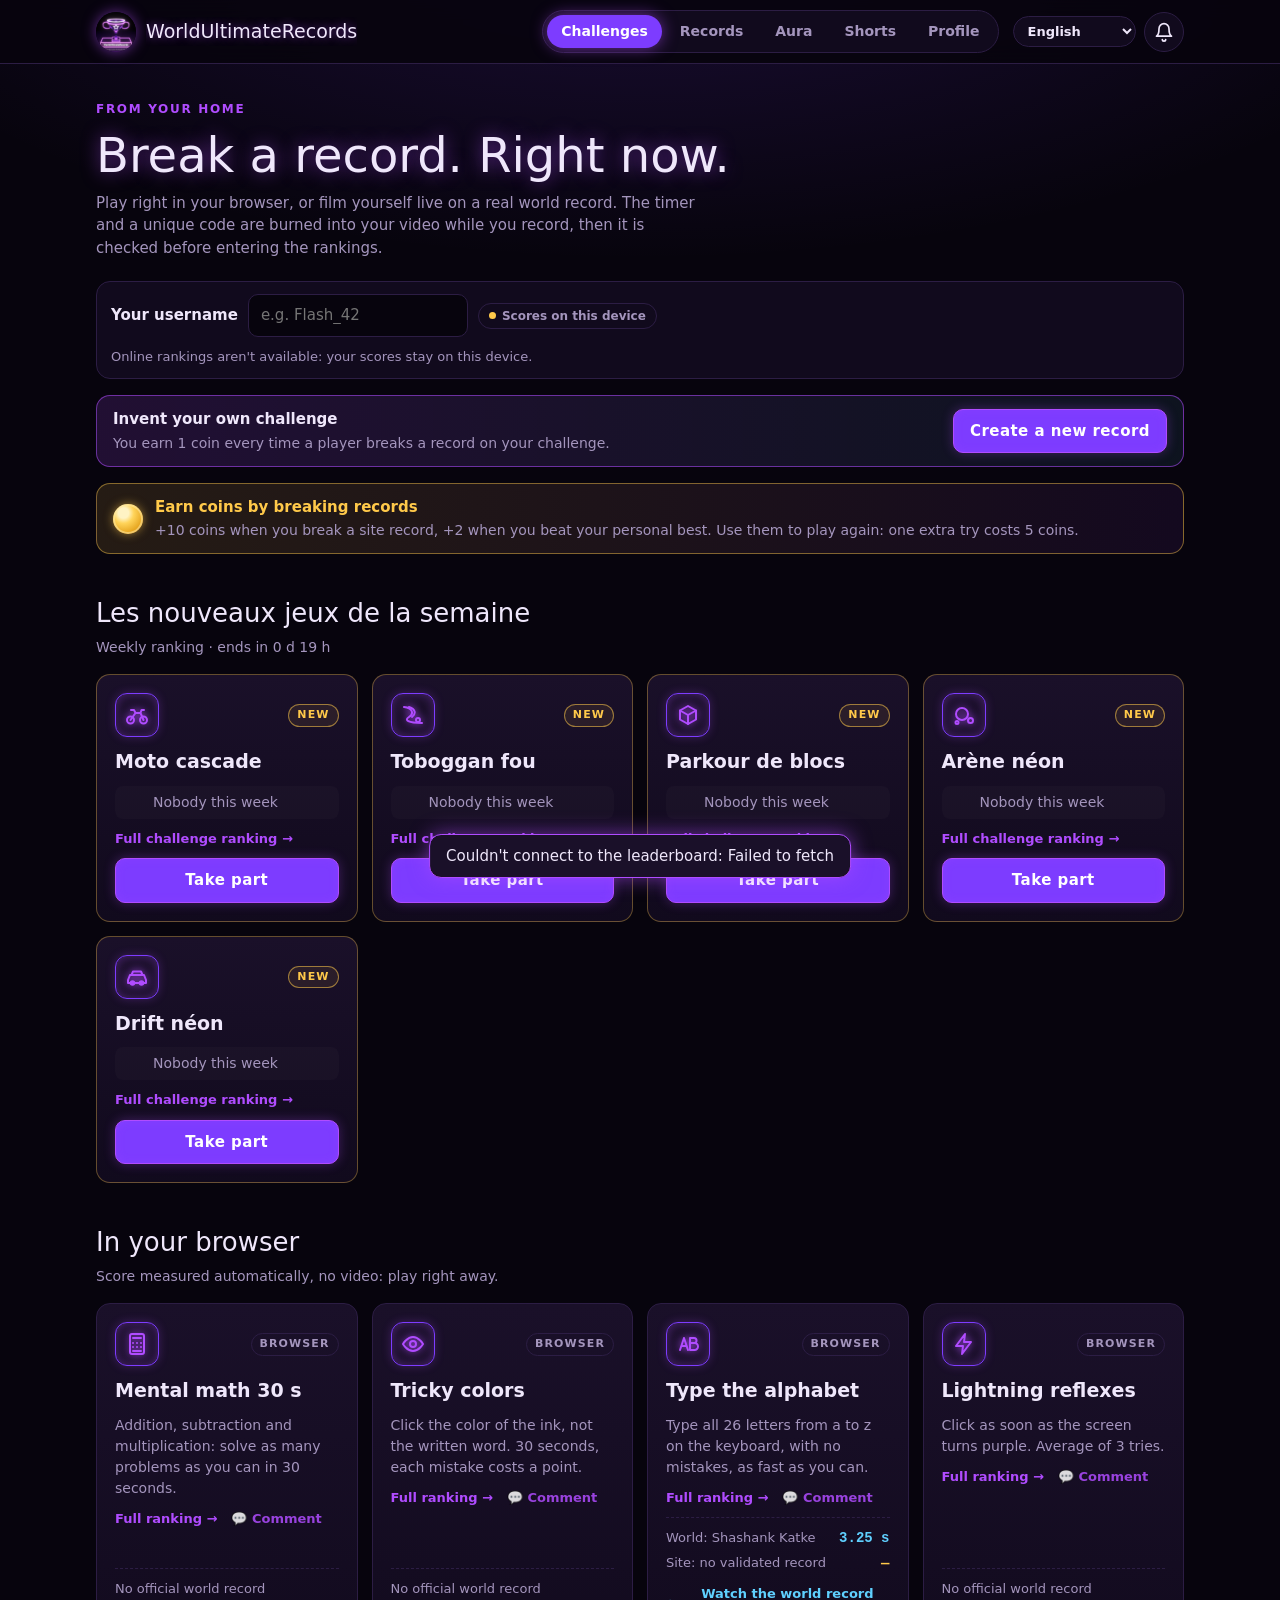
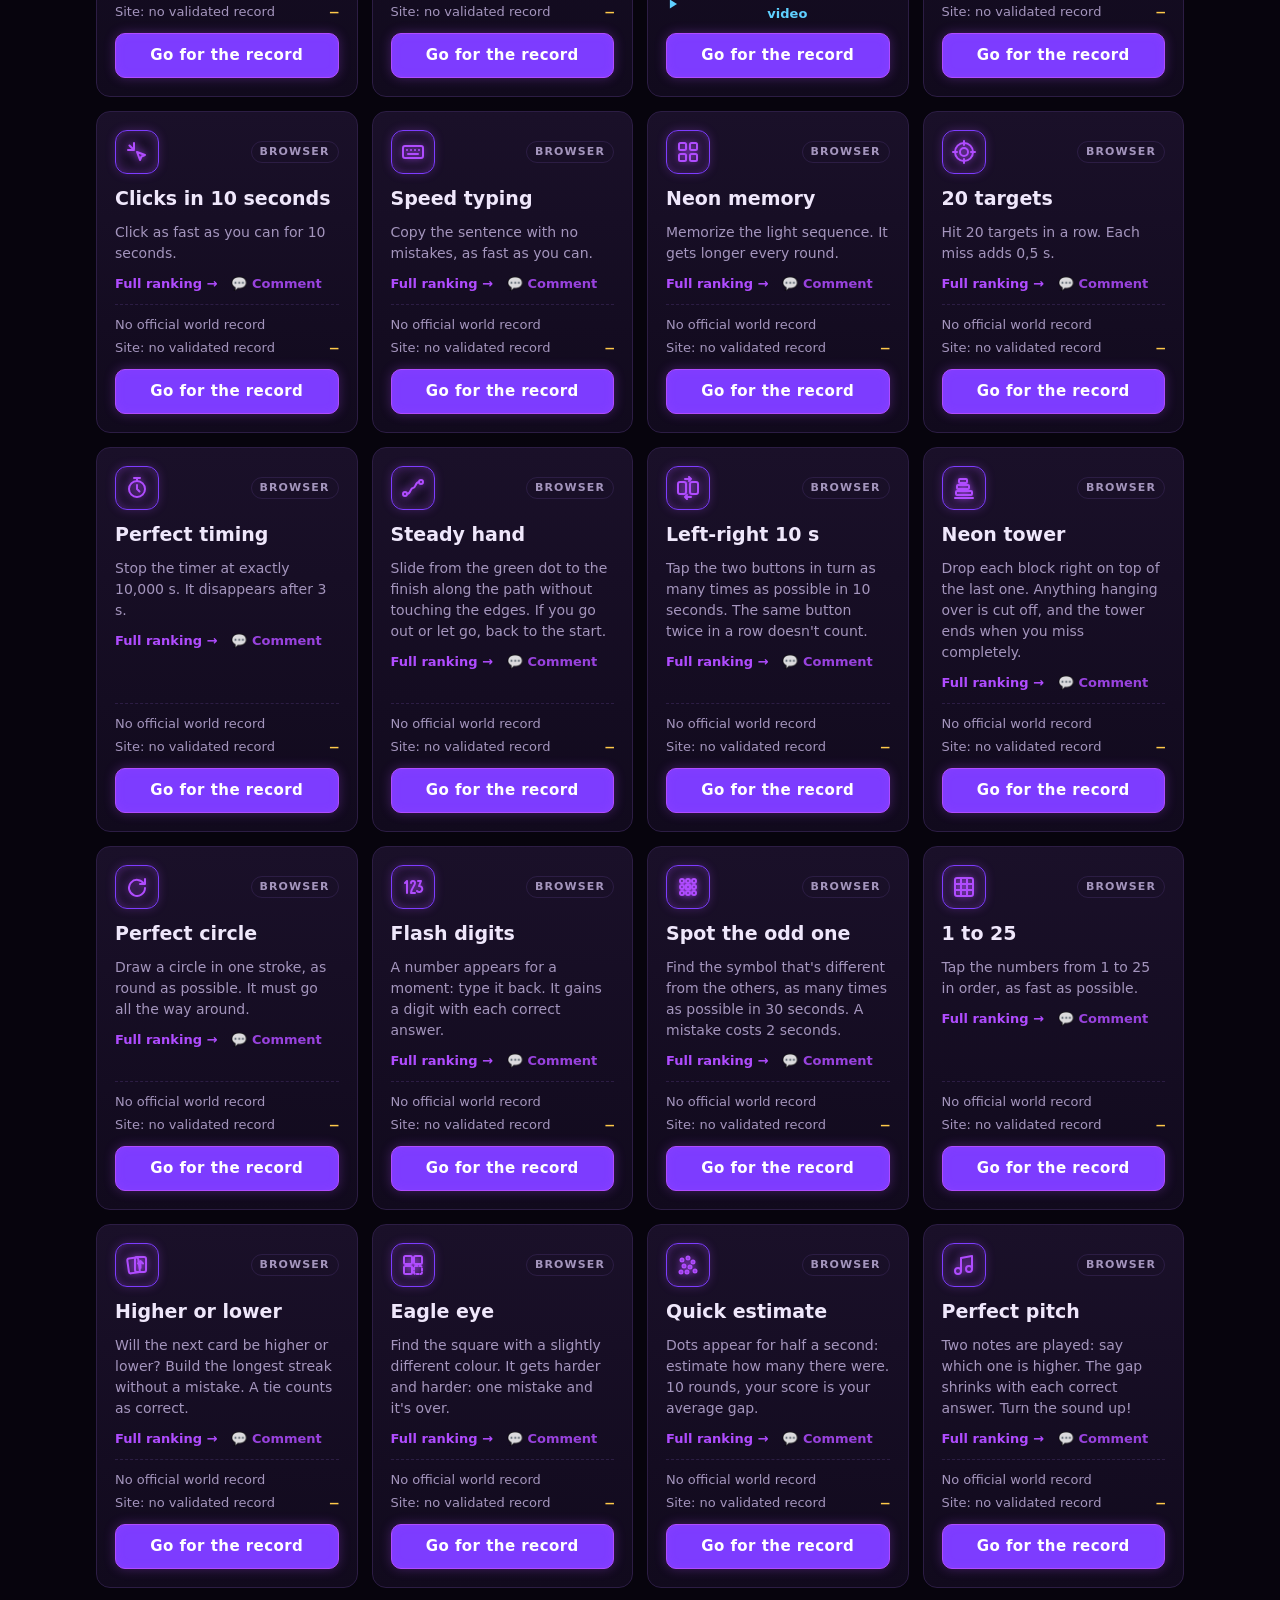
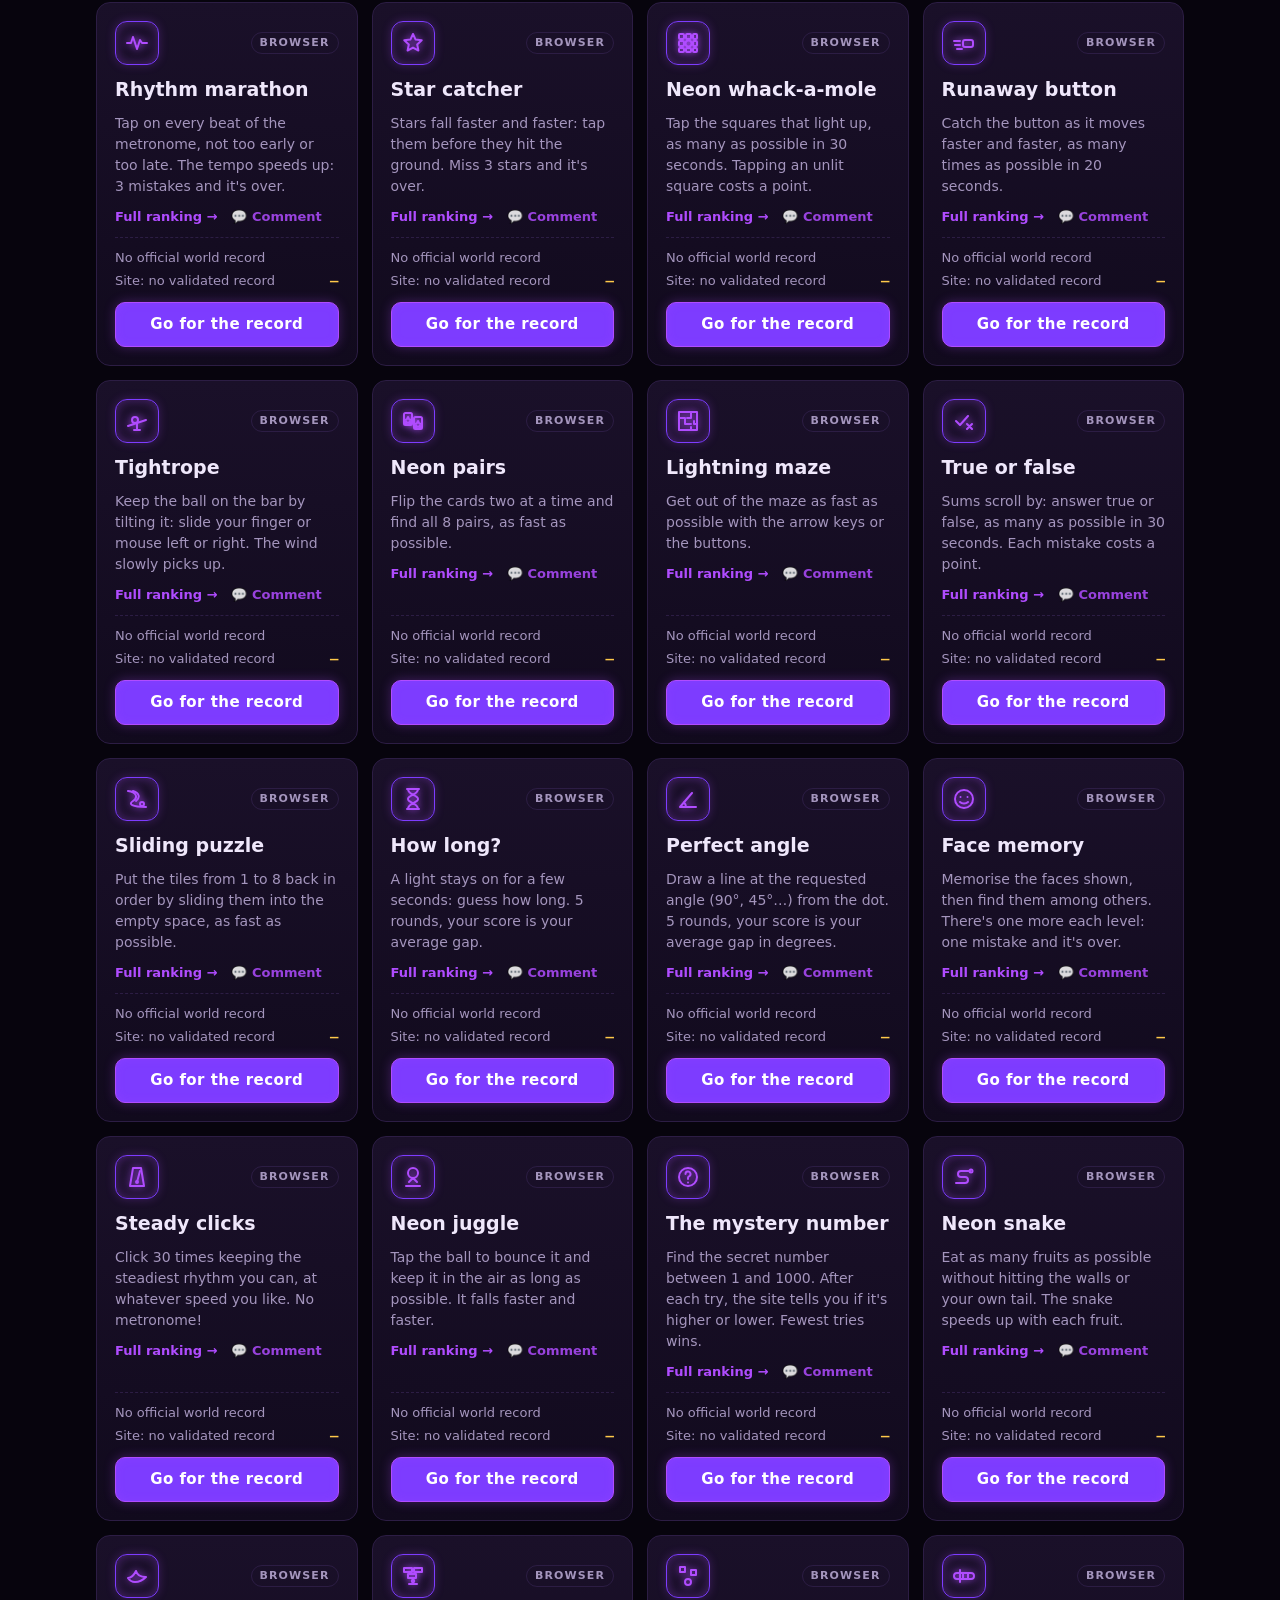
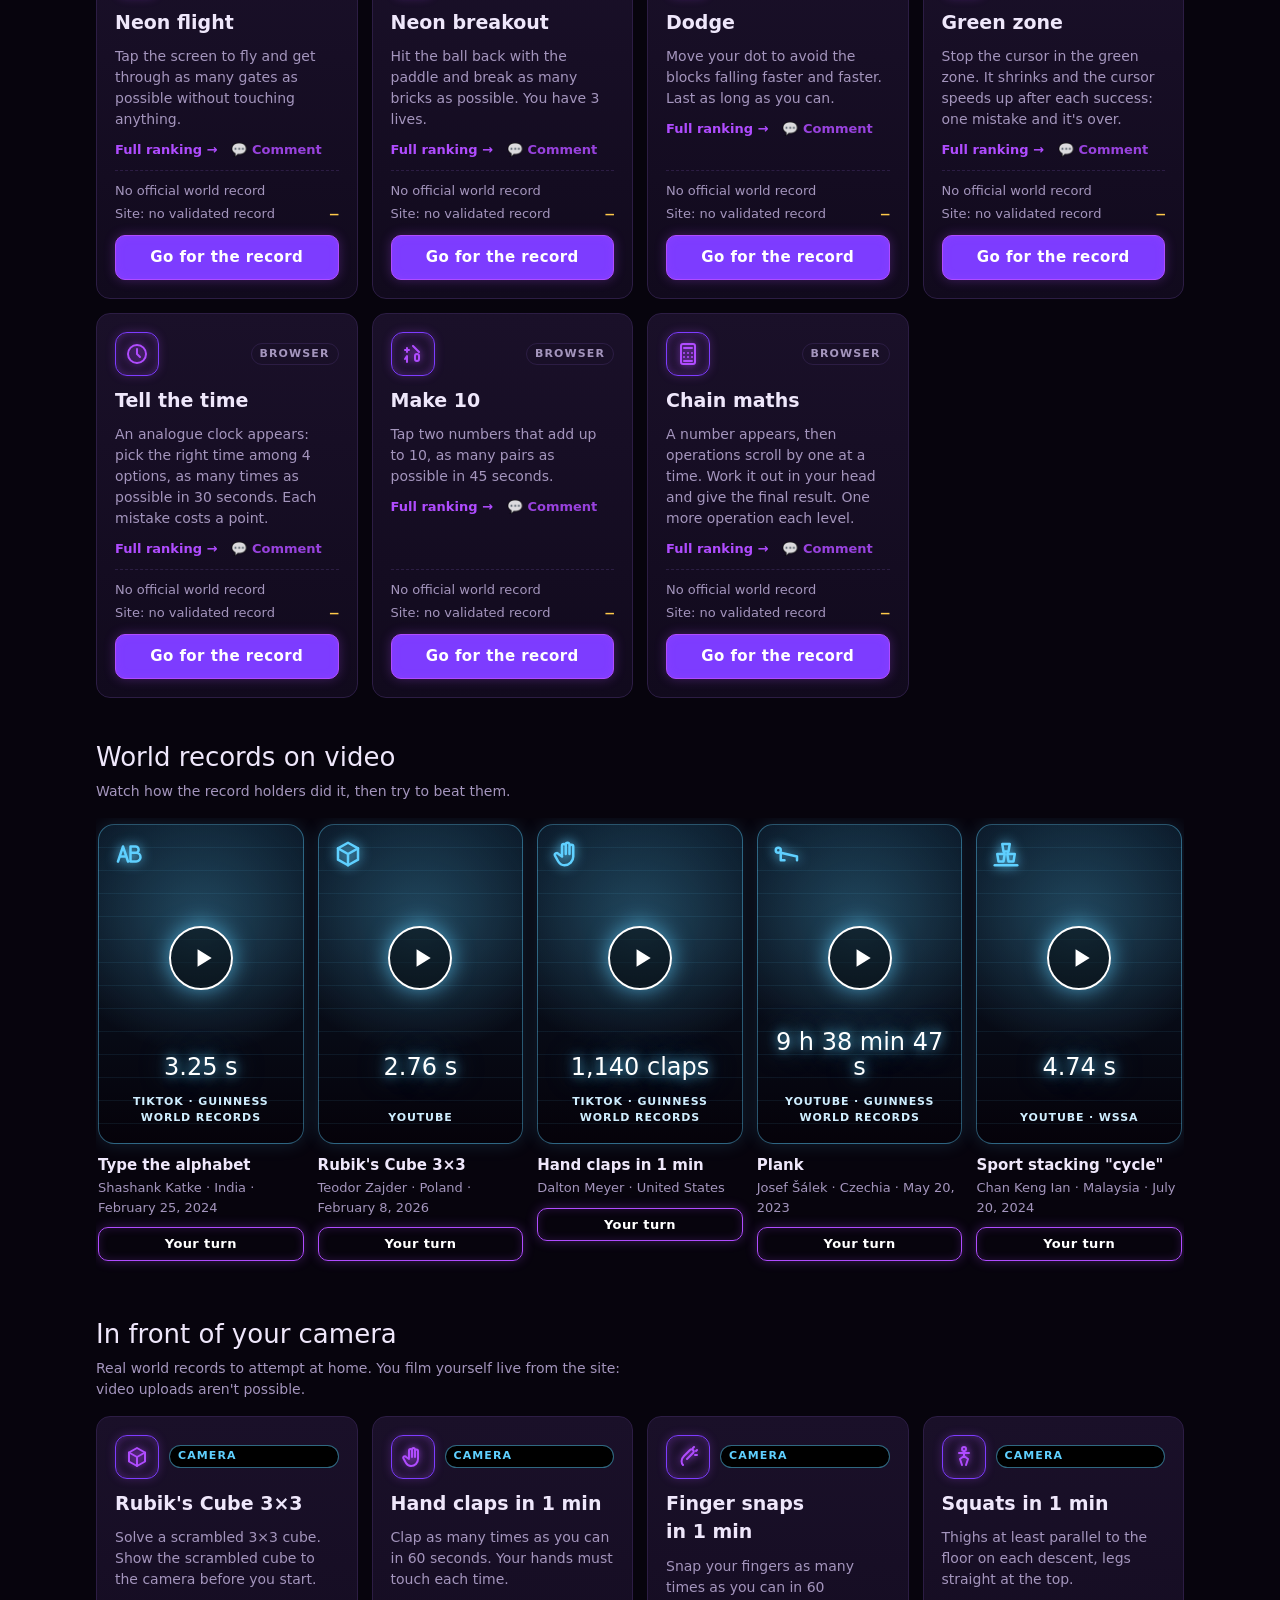
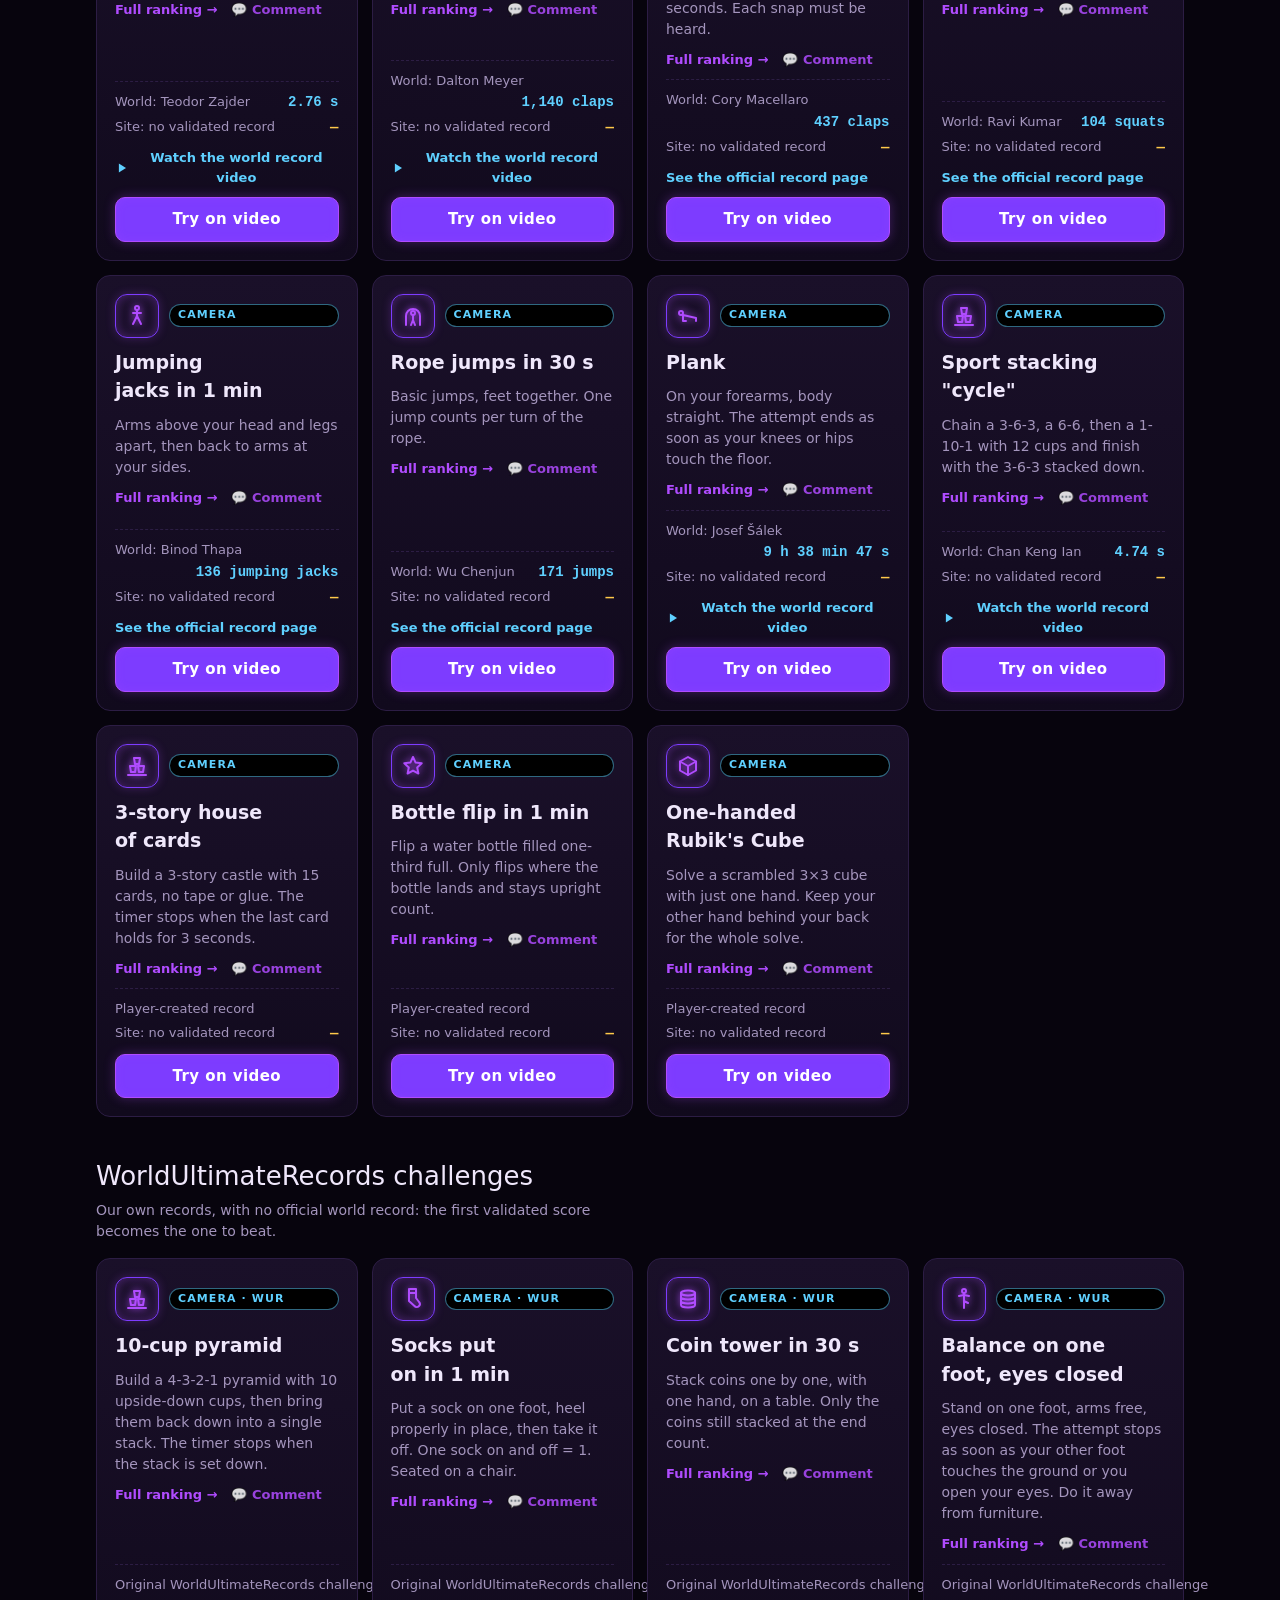
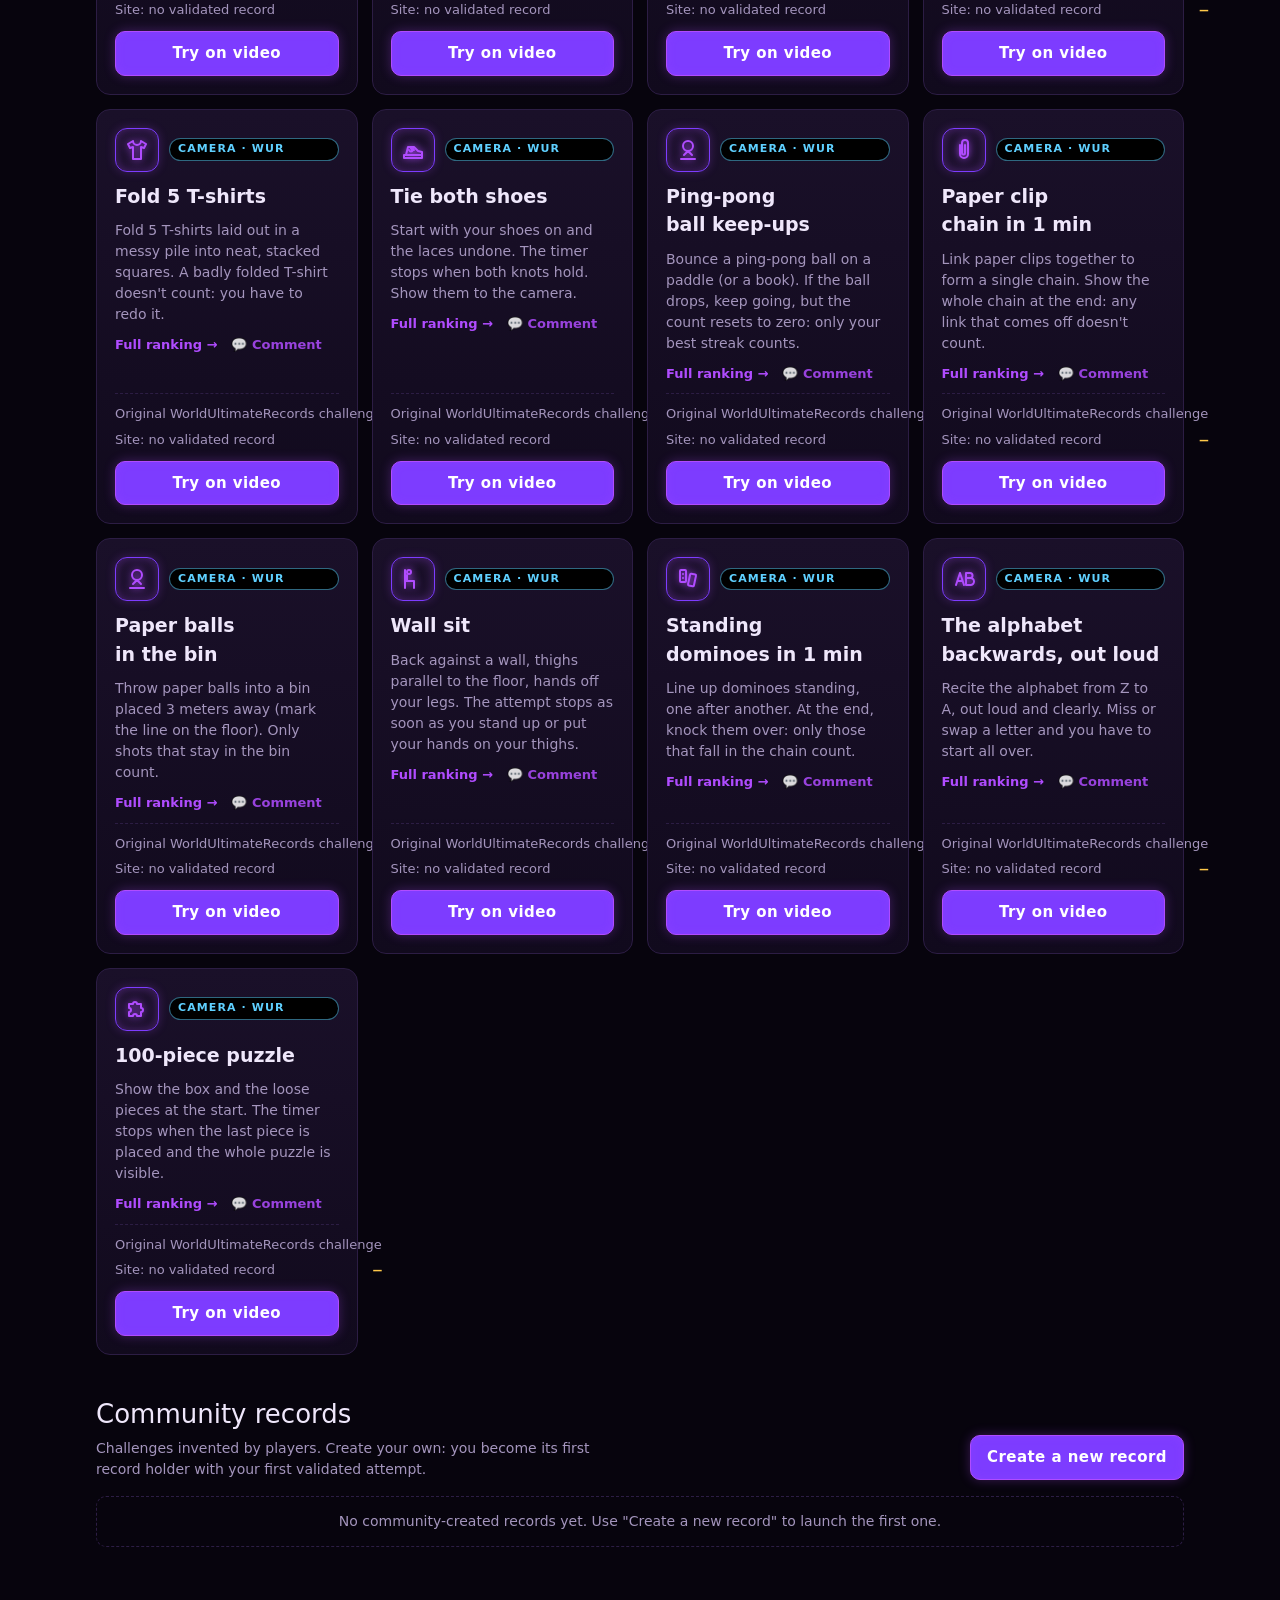
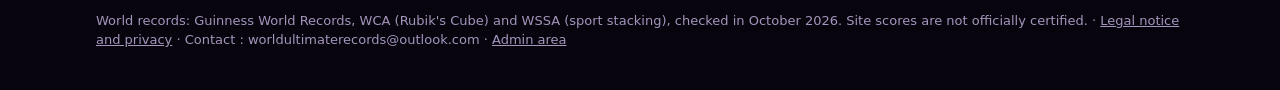
==== commit 93c9bcab: "5 nouveaux grands jeux : moto, toboggan, blocs, arène, drift" ====
--- a/index.html
+++ b/index.html
@@ -55,7 +55,7 @@
 
     <div class="coinsinfo"><span class="coin-ic" aria-hidden="true"></span><p><b>Gagne des pièces en battant des records</b><span>+10 pièces quand tu bats un record du site, +2 quand tu bats ton record perso. Utilise-les pour rejouer : un essai en plus coûte 5 pièces.</span></p></div>
 
-    <div class="sec-head"><div><h2>Les 10 nouveaux défis de la semaine</h2><p id="weekLeft"></p></div></div>
+    <div class="sec-head"><div><h2>Les nouveaux jeux de la semaine</h2><p id="weekLeft"></p></div></div>
     <div class="grid" id="weekly"></div>
 
     <div class="sec-head"><div><h2>Dans ton navigateur</h2><p>Score mesuré automatiquement, sans vidéo : joue tout de suite.</p></div></div>
--- a/styles.css
+++ b/styles.css
@@ -539,3 +539,8 @@
 .side button[data-cmtopen] small:empty{display:none}
 .side button[data-cmtopen]{position:relative}
 .cmtlink::before{content:"💬 "}
+
+/* ---- boutons à maintenir des grands jeux ---- */
+.holdpad{display:flex;gap:10px;justify-content:center;width:100%;max-width:420px;margin:8px auto 0;direction:ltr}
+.holdpad button{flex:1;min-height:58px;border-radius:14px;border:2px solid var(--line);background:var(--surface-2);color:var(--fg);font-size:26px;cursor:pointer;touch-action:none;user-select:none;-webkit-user-select:none}
+.holdpad button.on{border-color:var(--gold);box-shadow:0 0 16px rgba(255,201,74,.45);background:rgba(255,201,74,.12)}
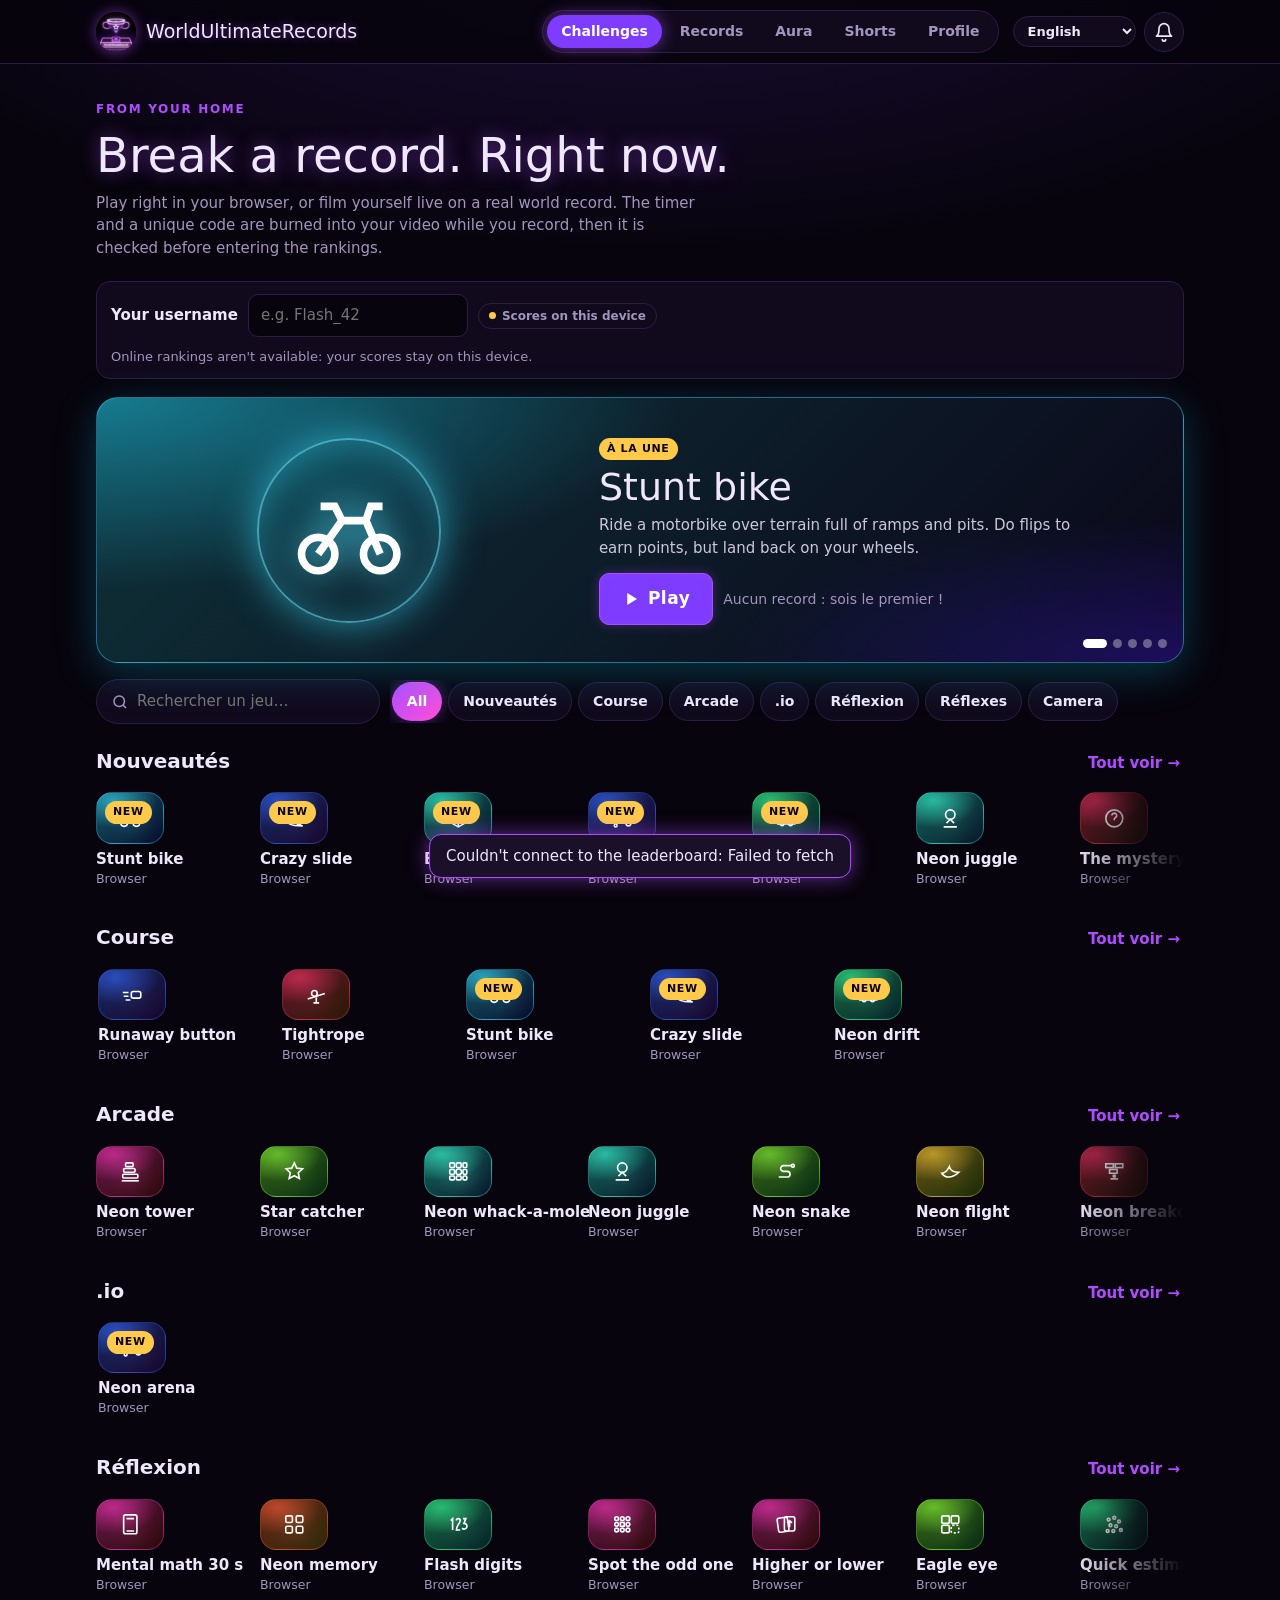
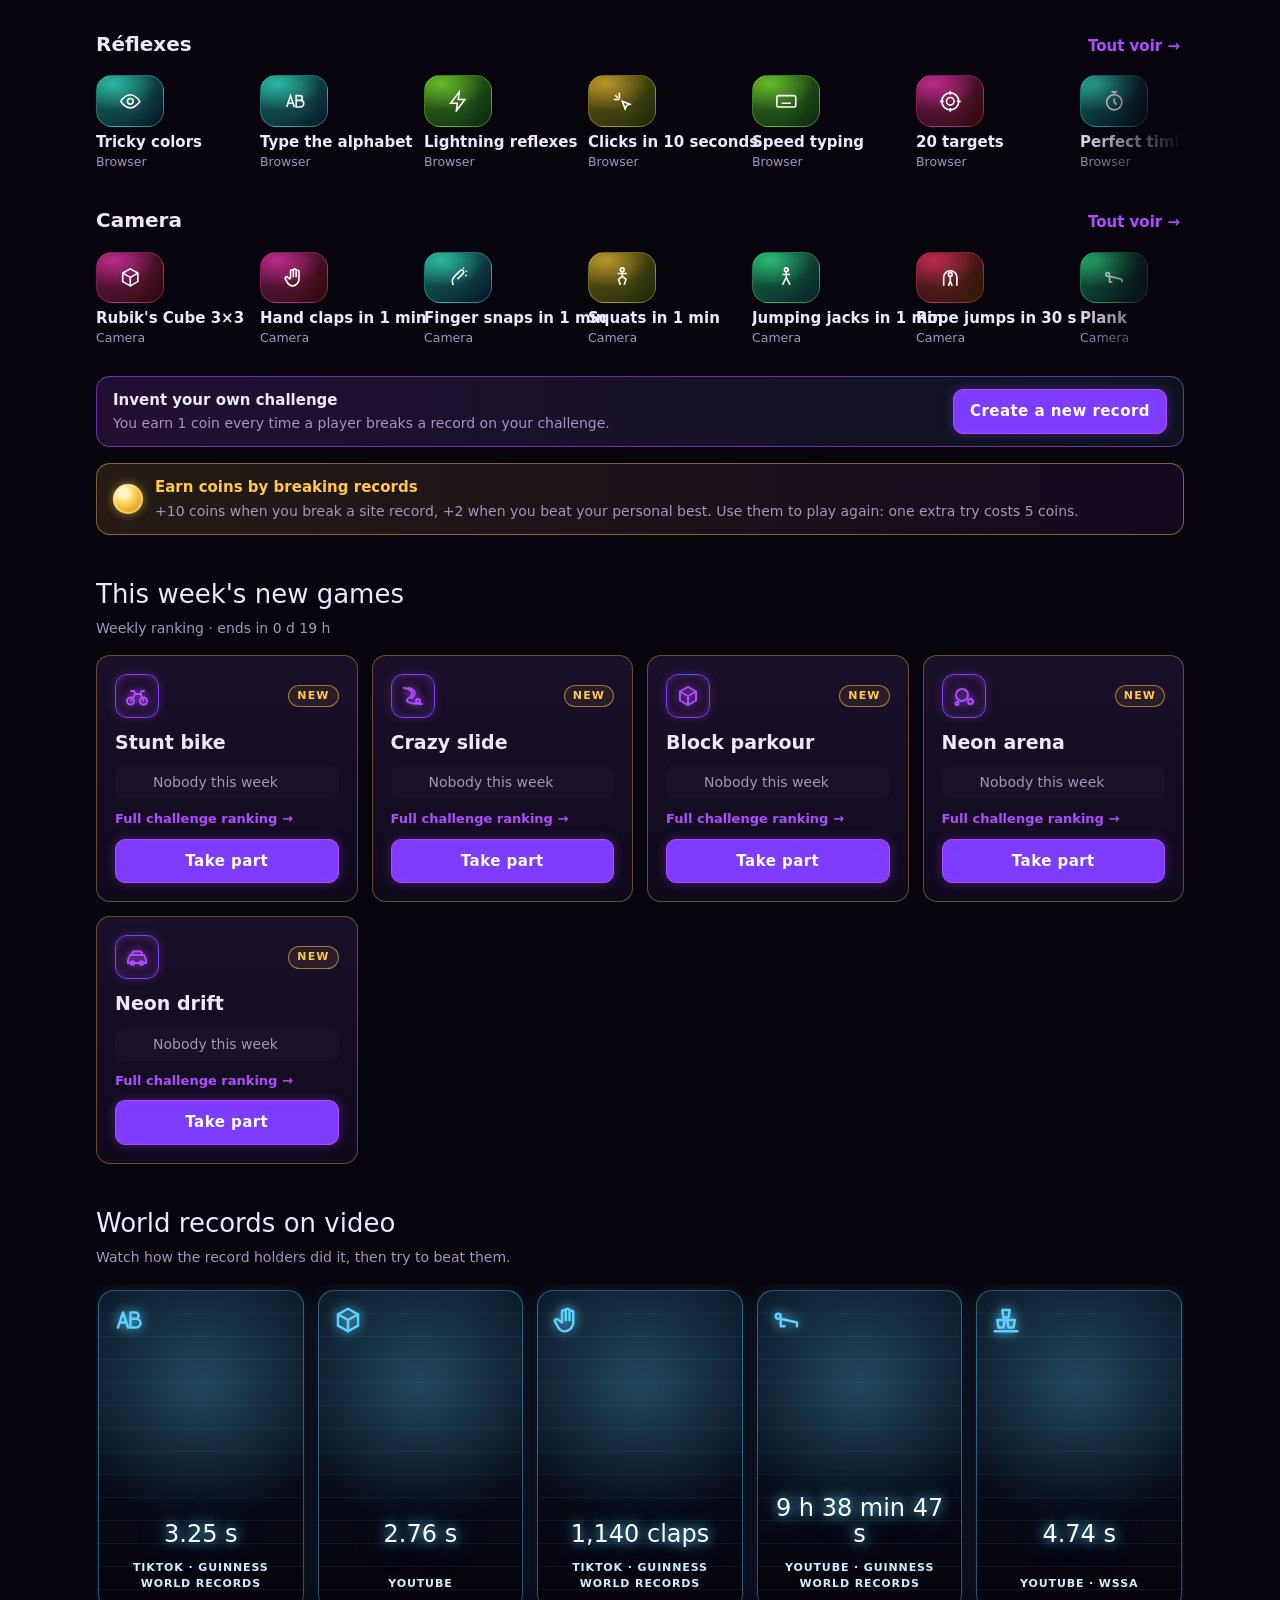
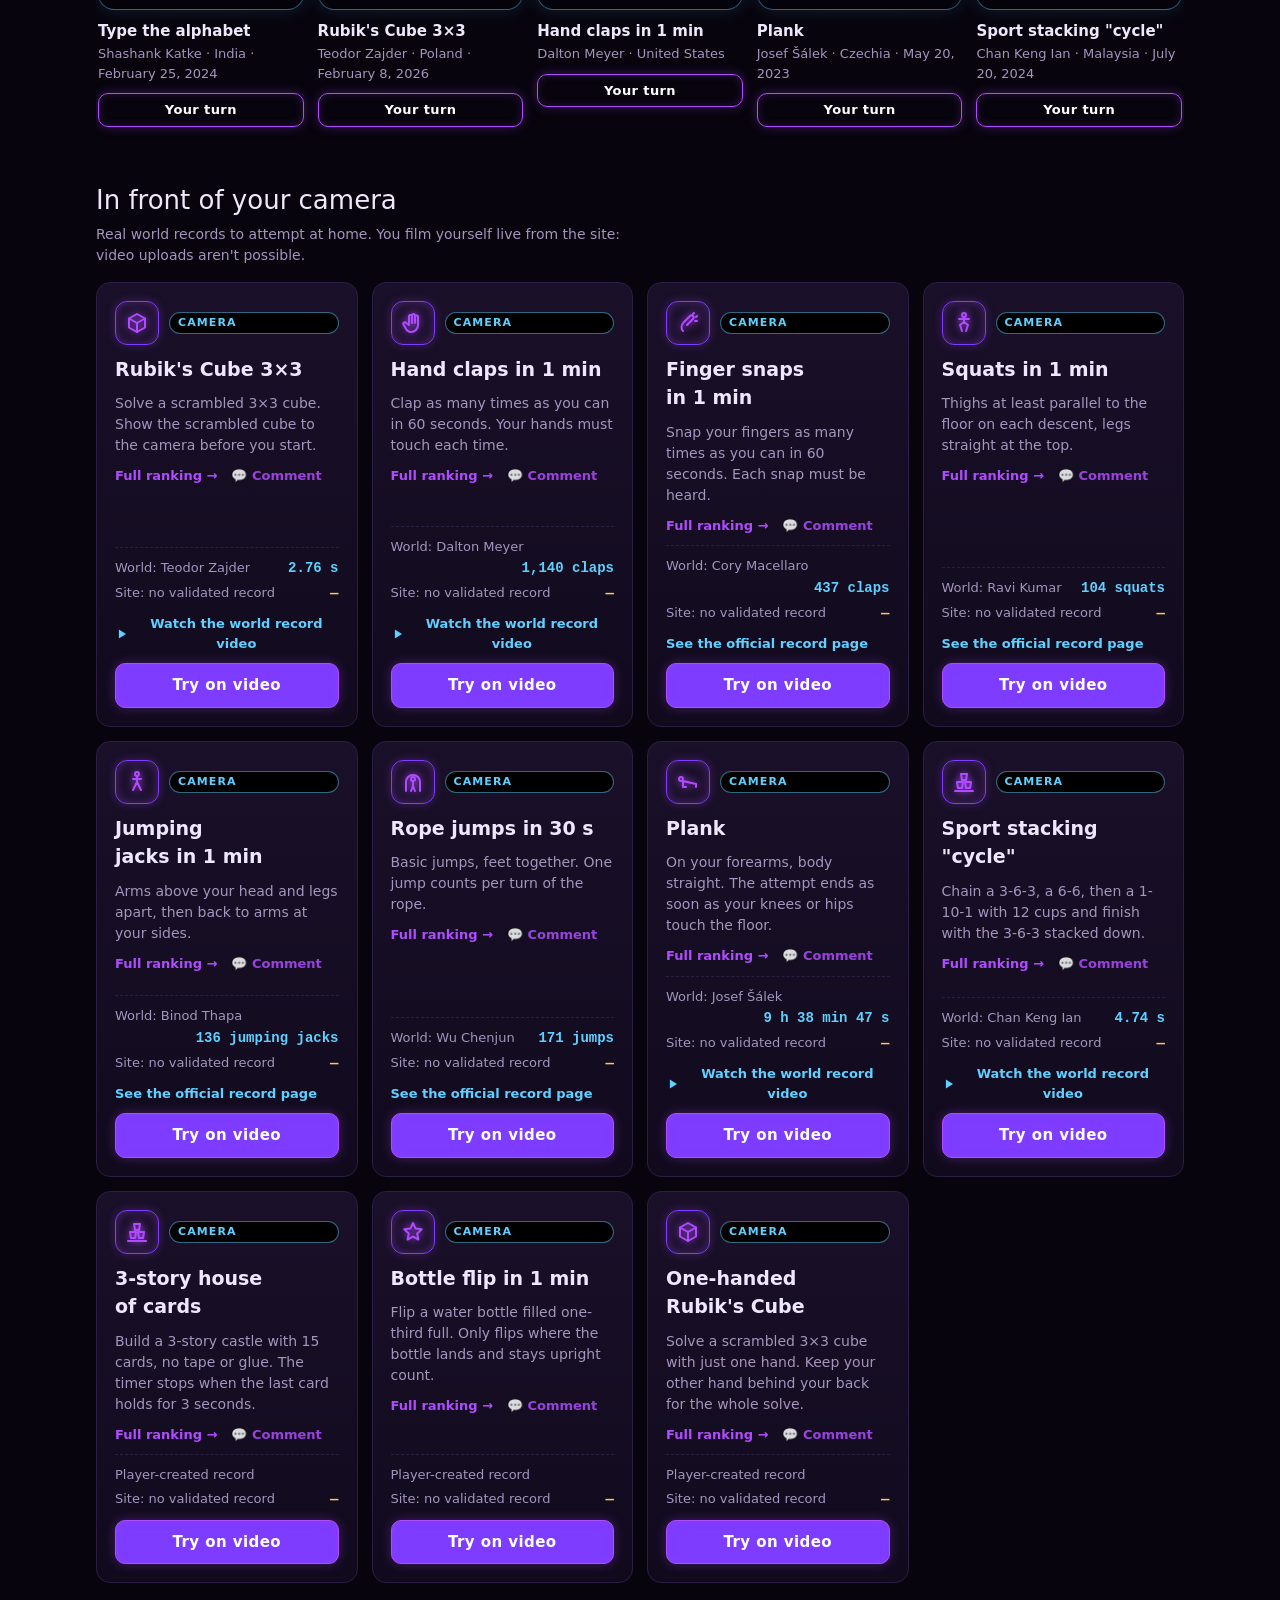
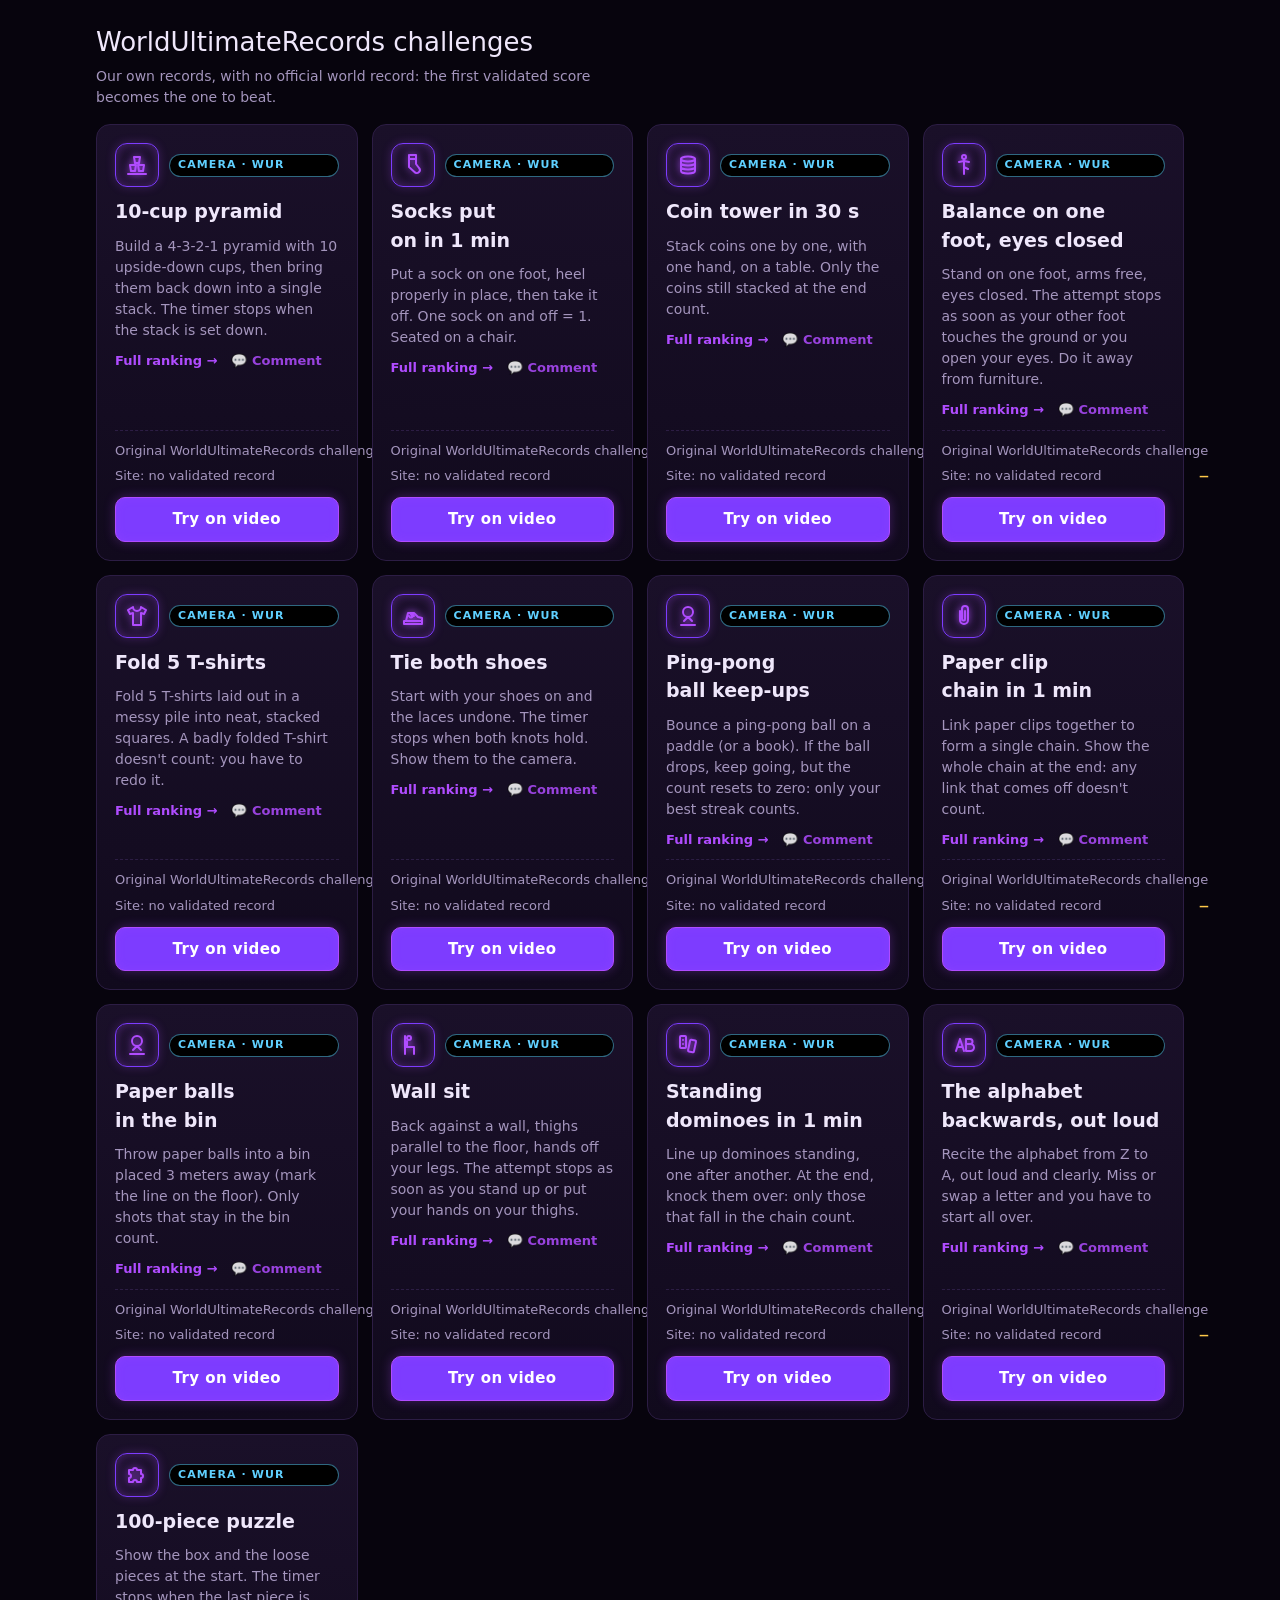
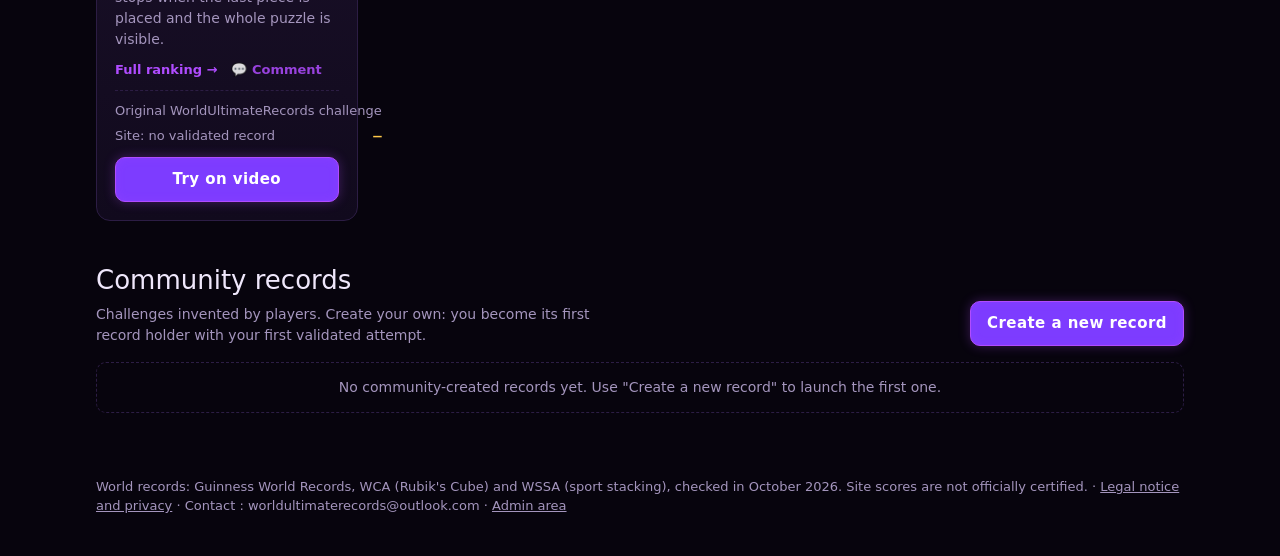
==== commit ddb4da57: "Portail de jeux : bannière, recherche, catégories, rangées" ====
--- a/index.html
+++ b/index.html
@@ -51,6 +51,15 @@
       <span class="note" id="syncNote">Ton pseudo apparaît à côté de tes scores dans les classements.</span>
     </div>
 
+    <div class="portal" id="portal">
+      <div class="pfeat" id="pFeat"></div>
+      <div class="ptools">
+        <div class="psearch"><svg viewBox="0 0 24 24" aria-hidden="true"><circle cx="11" cy="11" r="7"/><path d="M20 20l-4-4"/></svg><input id="pSearch" type="search" placeholder="Rechercher un jeu…" aria-label="Rechercher un jeu" autocomplete="off"></div>
+        <div class="pcats" id="pCats" role="tablist" aria-label="Catégories de jeux"></div>
+      </div>
+      <div id="pRows"></div>
+    </div>
+
     <div class="createtop"><p><b>Invente ton propre défi</b><span>Tu gagnes 1 pièce chaque fois qu'un joueur bat un record sur ton défi.</span></p><button class="btn solid" type="button" id="openCreateTop">Créer un nouveau record</button></div>
 
     <div class="coinsinfo"><span class="coin-ic" aria-hidden="true"></span><p><b>Gagne des pièces en battant des records</b><span>+10 pièces quand tu bats un record du site, +2 quand tu bats ton record perso. Utilise-les pour rejouer : un essai en plus coûte 5 pièces.</span></p></div>
@@ -58,8 +67,6 @@
     <div class="sec-head"><div><h2>Les nouveaux jeux de la semaine</h2><p id="weekLeft"></p></div></div>
     <div class="grid" id="weekly"></div>
 
-    <div class="sec-head"><div><h2>Dans ton navigateur</h2><p>Score mesuré automatiquement, sans vidéo : joue tout de suite.</p></div></div>
-    <div class="grid" id="gridWeb"></div>
 
     <div id="channelSec" hidden>
       <div class="sec-head"><div><h2>Sur la chaîne WorldUltimateRecords</h2><p>Les derniers Shorts de la chaîne. Abonne-toi pour ne rater aucun record.</p></div>
--- a/styles.css
+++ b/styles.css
@@ -544,3 +544,58 @@
 .holdpad{display:flex;gap:10px;justify-content:center;width:100%;max-width:420px;margin:8px auto 0;direction:ltr}
 .holdpad button{flex:1;min-height:58px;border-radius:14px;border:2px solid var(--line);background:var(--surface-2);color:var(--fg);font-size:26px;cursor:pointer;touch-action:none;user-select:none;-webkit-user-select:none}
 .holdpad button.on{border-color:var(--gold);box-shadow:0 0 16px rgba(255,201,74,.45);background:rgba(255,201,74,.12)}
+
+/* ================= portail de jeux ================= */
+.portal{margin-top:18px;scroll-margin-top:90px}
+.pfeat{--h:275;position:relative;display:grid;grid-template-columns:minmax(0,.9fr) minmax(0,1.1fr);gap:20px;align-items:center;min-height:250px;padding:22px;border-radius:22px;overflow:hidden;
+  background:radial-gradient(90% 120% at 0% 0%,hsl(var(--h) 95% 55% / .45),transparent 60%),radial-gradient(70% 90% at 100% 100%,hsl(calc(var(--h) + 60) 95% 55% / .3),transparent 60%),linear-gradient(135deg,hsl(var(--h) 60% 14%),#0b0618);
+  border:1px solid hsl(var(--h) 90% 60% / .45);box-shadow:0 10px 40px hsl(var(--h) 90% 50% / .25)}
+.pfeat-art{position:relative;display:grid;place-items:center;aspect-ratio:1;justify-self:center;width:min(100%,220px);height:auto}
+.pfeat-art .pring{position:absolute;inset:8%;border-radius:50%;border:2px solid hsl(var(--h) 95% 70% / .6);box-shadow:0 0 40px hsl(var(--h) 95% 60% / .6),inset 0 0 40px hsl(var(--h) 95% 60% / .35);animation:pspin 10s linear infinite}
+.pfeat-art .picon{width:52%;height:52%;color:#fff;filter:drop-shadow(0 0 18px hsl(var(--h) 95% 65%))}
+.pfeat-art .picon svg{width:100%;height:100%;stroke:currentColor;fill:none;stroke-width:1.6}
+.pfeat-txt h2{margin:8px 0 6px;font-size:clamp(26px,4vw,38px);line-height:1.05}
+.pfeat-txt p{margin:0 0 14px;color:var(--fg);opacity:.85;max-width:52ch}
+.btn.big{padding:12px 22px;font-size:17px;display:inline-flex;align-items:center;gap:8px}
+.btn.big svg{width:18px;height:18px;fill:currentColor}
+.pdots{position:absolute;right:16px;bottom:14px;display:flex;gap:6px}
+.pdots button{width:9px;height:9px;padding:0;border-radius:50%;border:0;background:rgba(255,255,255,.35);cursor:pointer}
+.pdots button.on{width:24px;border-radius:6px;background:#fff}
+@keyframes pspin{to{transform:rotate(360deg)}}
+.ptools{display:flex;flex-wrap:wrap;gap:10px;align-items:center;margin:16px 0 4px}
+.psearch{flex:1 1 220px;display:flex;align-items:center;gap:8px;padding:0 14px;border-radius:999px;border:1px solid var(--line);background:var(--surface);min-height:44px}
+.psearch svg{width:18px;height:18px;stroke:var(--muted);fill:none;stroke-width:2;flex:none}
+.psearch input{flex:1;min-width:0;border:0;background:none;color:var(--fg);font:inherit;outline:none;padding:10px 0}
+.psearch:focus-within{border-color:var(--neon,#b04cff);box-shadow:0 0 0 3px rgba(176,76,255,.25)}
+.pcats{display:flex;gap:6px;overflow-x:auto;scrollbar-width:none;flex:1 1 auto;padding:2px}
+.pcats::-webkit-scrollbar{display:none}
+.pcats button{flex:none;border-radius:999px;border:1px solid var(--line);background:var(--surface);color:var(--fg);font:inherit;font-size:14px;font-weight:600;padding:8px 14px;cursor:pointer;white-space:nowrap}
+.pcats button.on{background:linear-gradient(135deg,#b04cff,#ff4fd8);border-color:transparent;color:#fff;box-shadow:0 0 16px rgba(176,76,255,.45)}
+.prow{margin-top:22px}
+.prow-h{display:flex;align-items:baseline;justify-content:space-between;gap:10px;margin-bottom:10px}
+.prow-h h3{margin:0;font-size:20px}
+.plink2{border:0;background:none;color:var(--neon,#b04cff);font:inherit;font-weight:600;cursor:pointer;padding:4px}
+.ptrack{display:grid;grid-auto-flow:column;grid-auto-columns:minmax(150px,170px);gap:14px;overflow-x:auto;scroll-snap-type:x mandatory;padding:4px 2px 12px;scrollbar-width:thin;
+  -webkit-mask-image:linear-gradient(90deg,#000 90%,transparent);mask-image:linear-gradient(90deg,#000 90%,transparent)}
+.pgrid{display:grid;grid-template-columns:repeat(auto-fill,minmax(150px,1fr));gap:14px;margin-top:16px}
+.ptile{--h:275;scroll-snap-align:start;display:flex;flex-direction:column;gap:6px;text-align:left;padding:0;border:0;background:none;color:var(--fg);font:inherit;cursor:pointer;min-width:0}
+.pthumb{position:relative;display:grid;place-items:center;aspect-ratio:4/3;border-radius:16px;overflow:hidden;
+  background:radial-gradient(110% 90% at 25% 15%,hsl(var(--h) 95% 60% / .6),transparent 60%),linear-gradient(140deg,hsl(var(--h) 65% 24%),hsl(calc(var(--h) + 45) 70% 10%));
+  border:1px solid hsl(var(--h) 90% 60% / .35);transition:transform .18s ease,box-shadow .18s ease}
+.pglow{position:absolute;inset:-40%;background:conic-gradient(from 0deg,transparent,hsl(var(--h) 95% 70% / .25),transparent 30%);animation:pspin 6s linear infinite;opacity:.0;transition:opacity .2s}
+.pthumb .picon{position:relative;width:46%;height:46%;color:#fff;filter:drop-shadow(0 0 12px hsl(var(--h) 95% 65%));transition:transform .2s}
+.pthumb .picon svg{width:100%;height:100%;stroke:currentColor;fill:none;stroke-width:1.7}
+.pplay{position:absolute;right:8px;bottom:8px;width:34px;height:34px;border-radius:50%;display:grid;place-items:center;background:#fff;color:#0b0618;opacity:0;transform:scale(.7);transition:.18s}
+.pplay svg{width:16px;height:16px;fill:currentColor;margin-left:2px}
+.pbadge{position:absolute;left:8px;top:8px;font-size:11px;font-weight:800;letter-spacing:.06em;text-transform:uppercase;padding:3px 8px;border-radius:999px;color:#0b0618;background:#ffc94a}
+.pbadge.hot{background:#ff6b8a;color:#fff}
+.pfeat-txt .pbadge{position:static;display:inline-block}
+.pname{font-weight:700;font-size:15px;line-height:1.2;overflow:hidden;text-overflow:ellipsis;white-space:nowrap}
+.pmeta{font-size:12.5px;color:var(--muted);margin-top:-4px}
+.ptile:hover .pthumb,.ptile:focus-visible .pthumb{transform:translateY(-3px) scale(1.03);box-shadow:0 10px 26px hsl(var(--h) 90% 55% / .45)}
+.ptile:hover .pglow,.ptile:focus-visible .pglow{opacity:1}
+.ptile:hover .picon{transform:scale(1.08)}
+.ptile:hover .pplay,.ptile:focus-visible .pplay{opacity:1;transform:none}
+.ptile:focus-visible{outline:none}.ptile:focus-visible .pthumb{outline:3px solid #fff;outline-offset:2px}
+@media (max-width:640px){.pfeat{grid-template-columns:1fr;text-align:left;padding:18px}.pfeat-art{width:min(55%,150px)}.ptrack{grid-auto-columns:minmax(128px,150px);gap:12px}.pgrid{grid-template-columns:repeat(auto-fill,minmax(128px,1fr));gap:12px}}
+@media (prefers-reduced-motion:reduce){.pfeat-art .pring,.pglow{animation:none}}
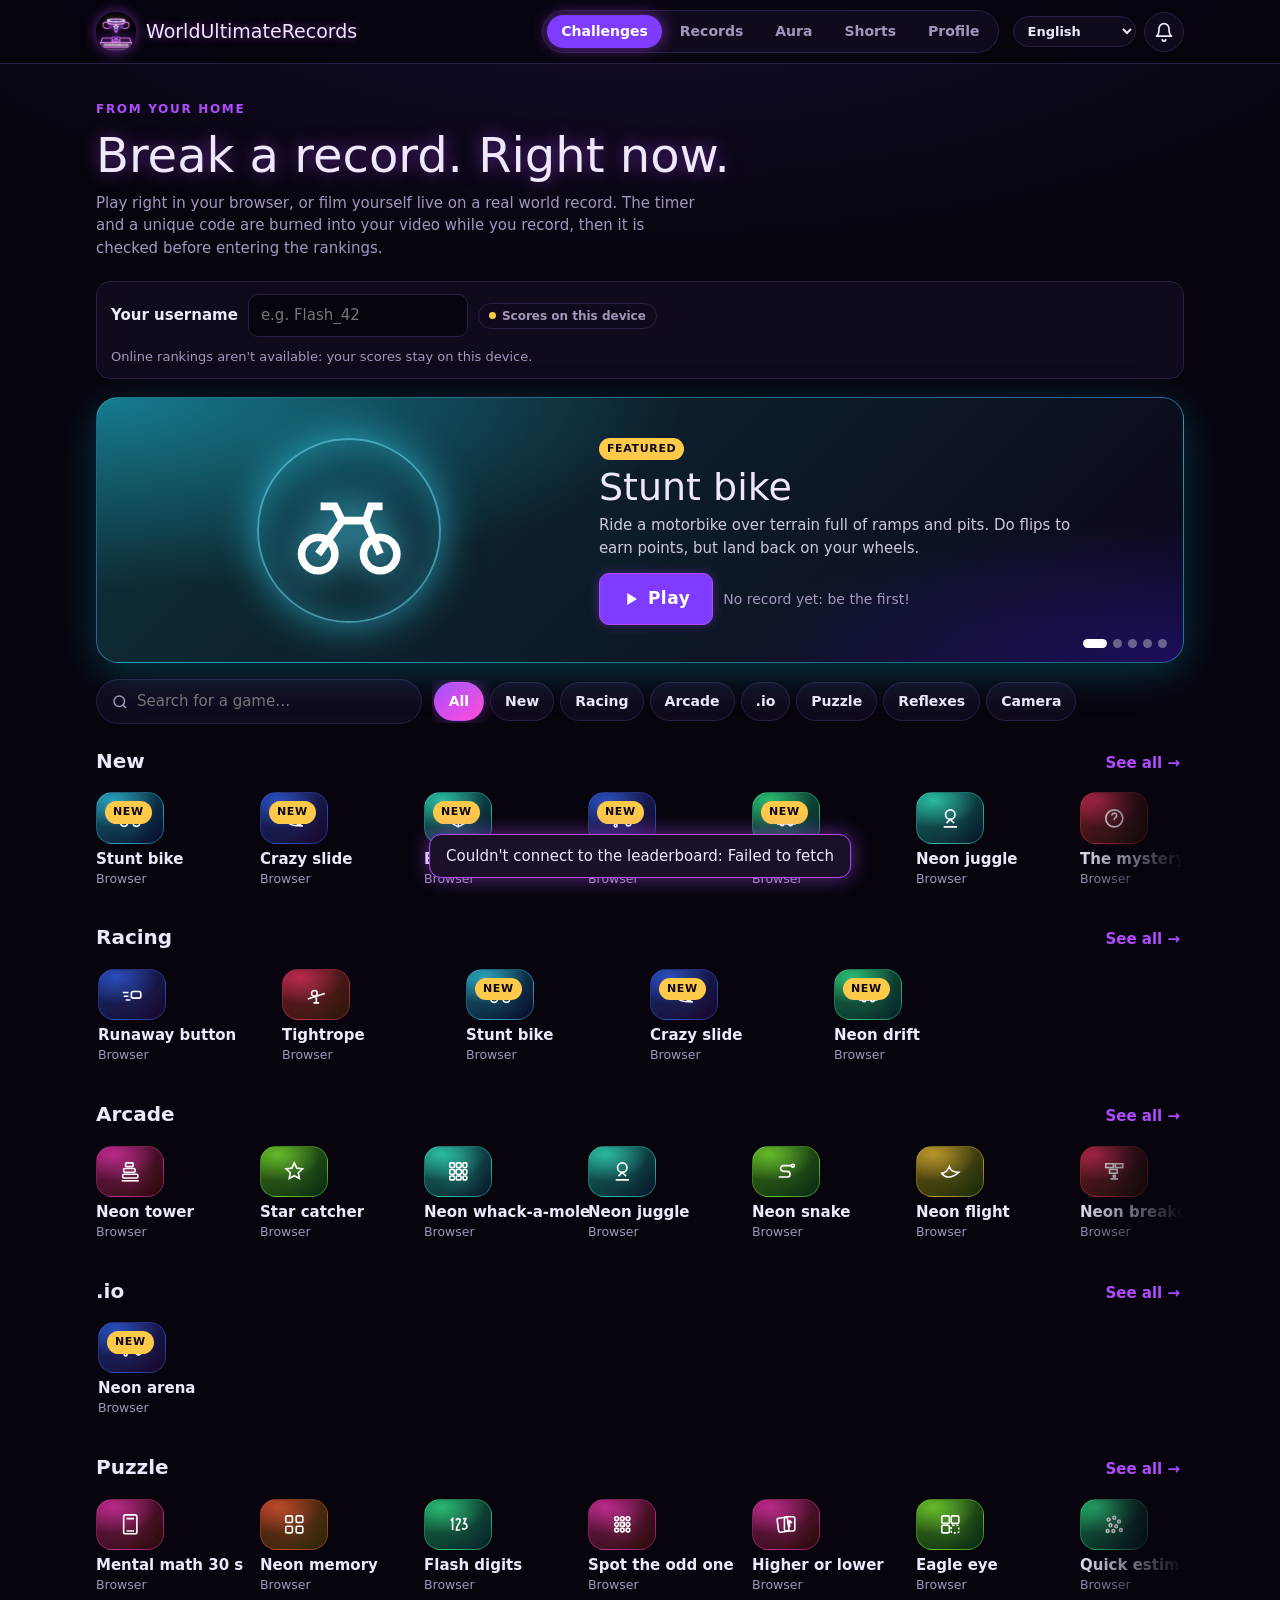
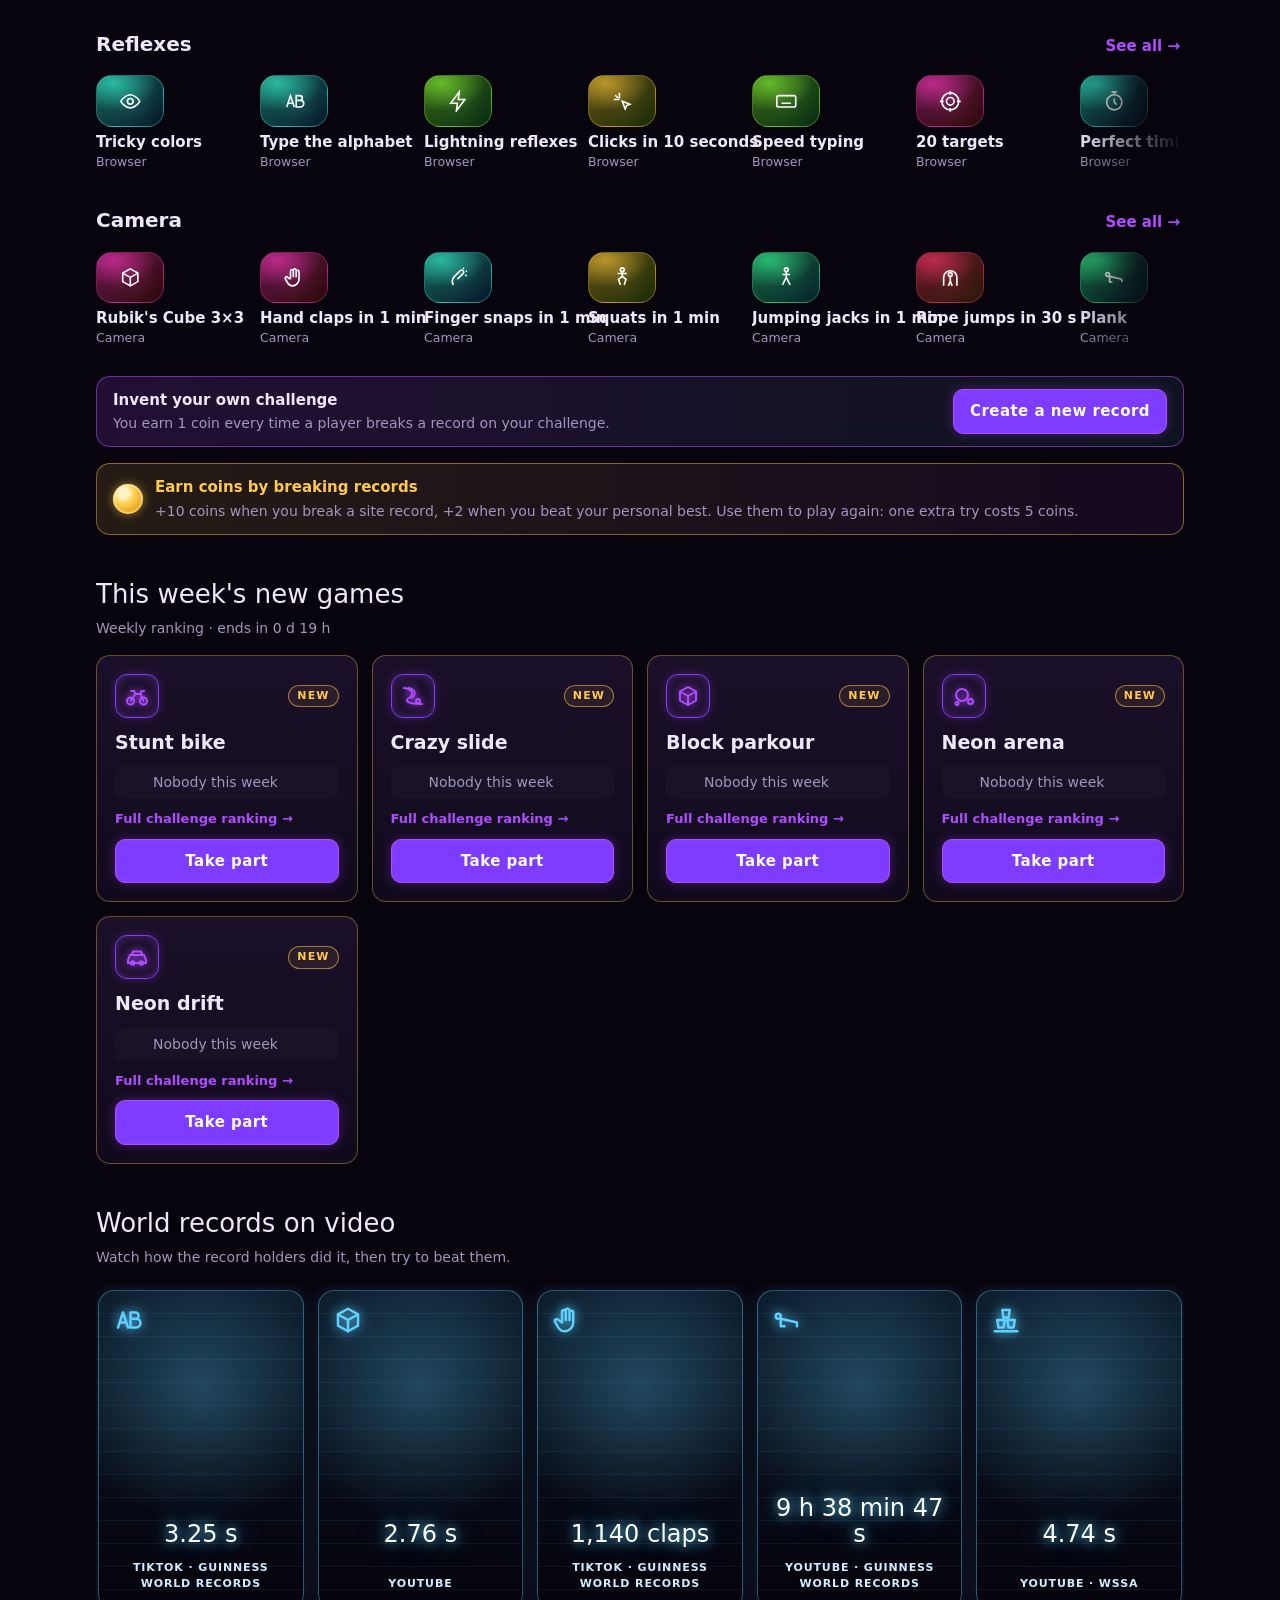
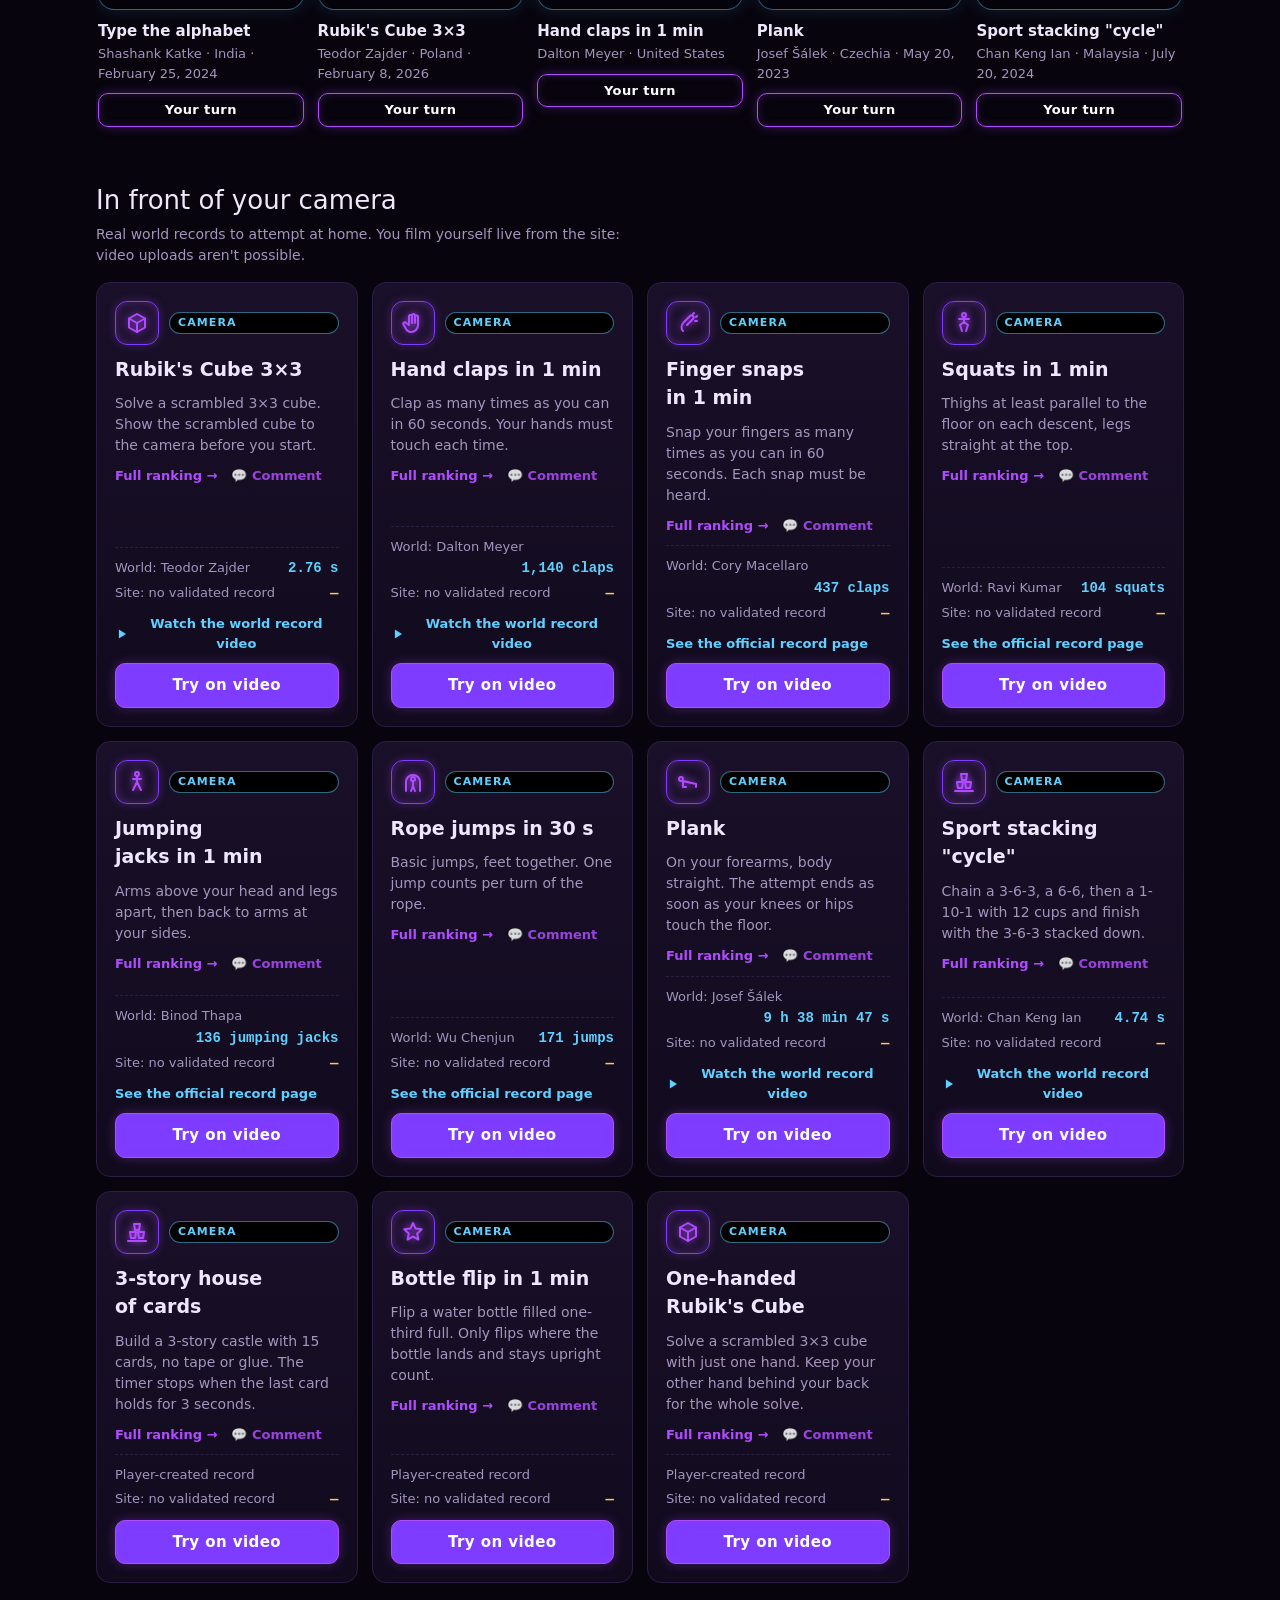
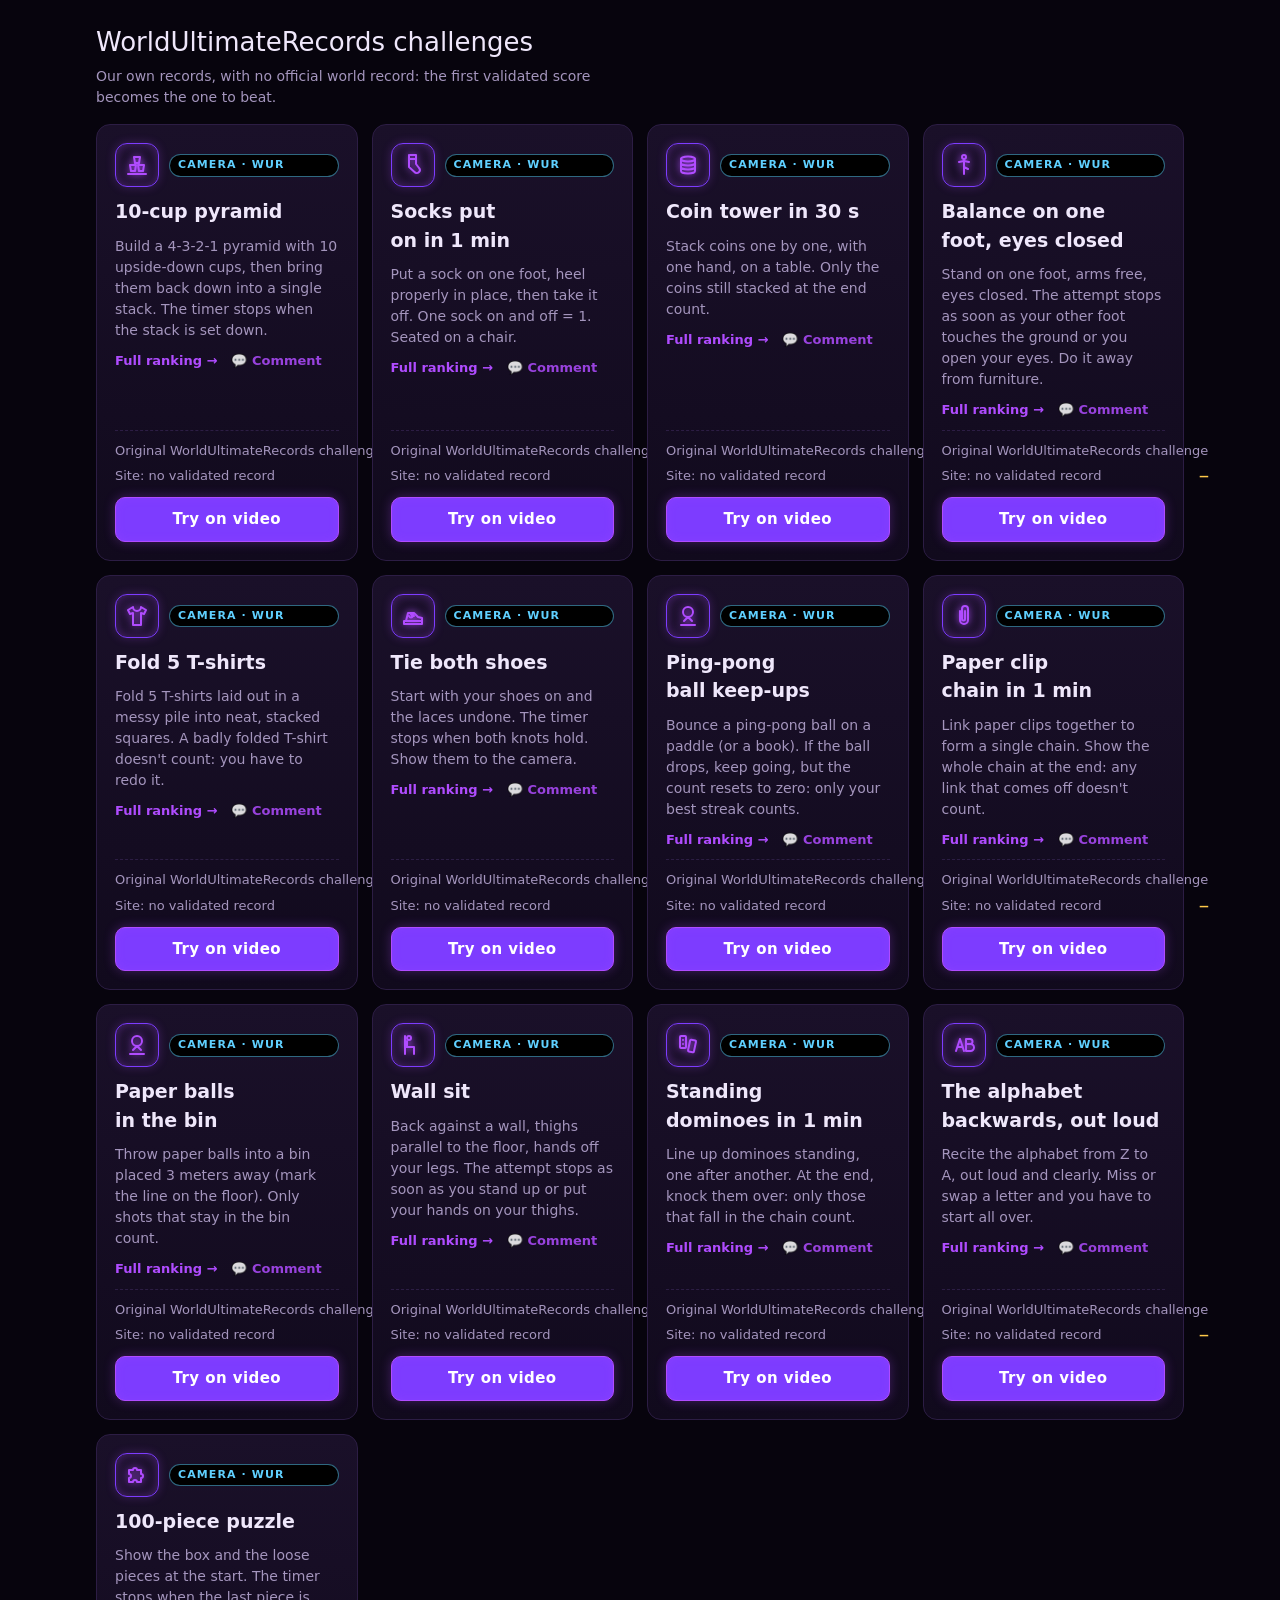
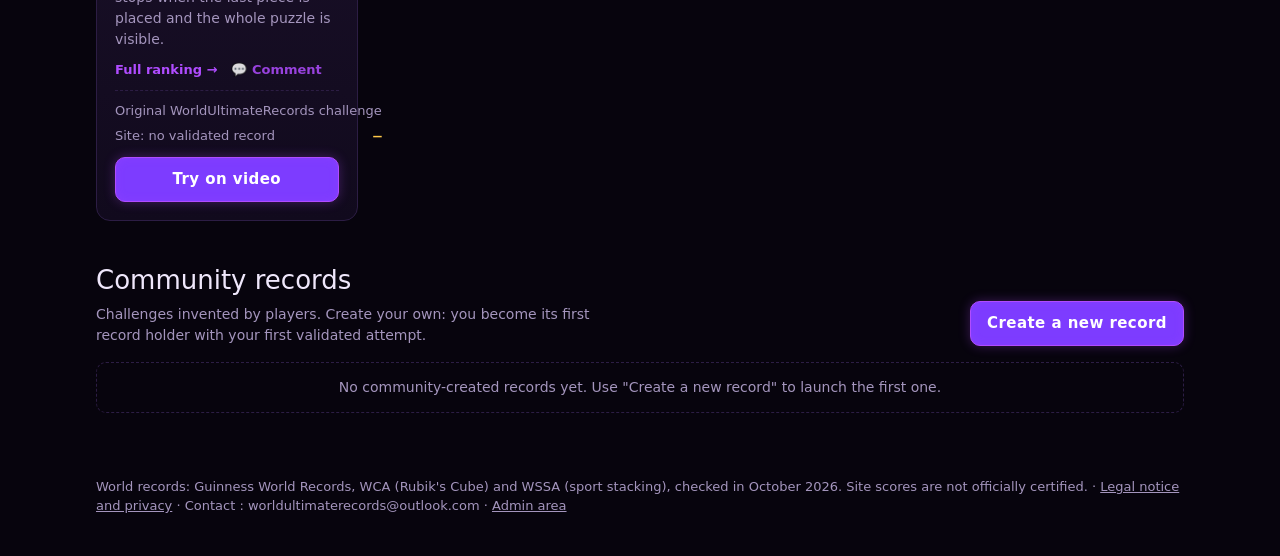
==== commit d445d1b5: "Nouveau design des jeux : accueil, score, résultat, effets" ====
--- a/index.html
+++ b/index.html
@@ -215,7 +215,7 @@
 </footer>
 
 <div class="arena" id="arena" hidden>
-  <div class="arena-top"><h2 id="arenaTitle">Défi</h2><button class="btn ghost x" id="arenaClose">Quitter</button></div>
+  <div class="arena-top"><span class="arena-ico" id="arenaIco" aria-hidden="true"></span><h2 id="arenaTitle">Défi</h2><button class="btn ghost x" id="arenaClose">Quitter</button></div>
   <div class="stage" id="stage"></div>
 </div>
 <div class="modal" id="modal" hidden role="dialog" aria-modal="true" aria-labelledby="modalTitle">
--- a/styles.css
+++ b/styles.css
@@ -599,3 +599,48 @@
 .ptile:focus-visible{outline:none}.ptile:focus-visible .pthumb{outline:3px solid #fff;outline-offset:2px}
 @media (max-width:640px){.pfeat{grid-template-columns:1fr;text-align:left;padding:18px}.pfeat-art{width:min(55%,150px)}.ptrack{grid-auto-columns:minmax(128px,150px);gap:12px}.pgrid{grid-template-columns:repeat(auto-fill,minmax(128px,1fr));gap:12px}}
 @media (prefers-reduced-motion:reduce){.pfeat-art .pring,.pglow{animation:none}}
+
+/* ================= design des écrans de jeu ================= */
+.arena{--gh:275;background:radial-gradient(80% 60% at 15% 0%,hsl(var(--gh) 90% 45% / .28),transparent 60%),radial-gradient(70% 60% at 100% 100%,hsl(calc(var(--gh) + 70) 90% 50% / .18),transparent 60%),rgba(5,2,12,.97)}
+.arena::before{content:"";position:absolute;inset:0;pointer-events:none;background-image:linear-gradient(hsl(var(--gh) 90% 60% / .06) 1px,transparent 1px),linear-gradient(90deg,hsl(var(--gh) 90% 60% / .06) 1px,transparent 1px);background-size:40px 40px;-webkit-mask-image:radial-gradient(ellipse at center,#000 30%,transparent 80%);mask-image:radial-gradient(ellipse at center,#000 30%,transparent 80%)}
+.arena-top{position:relative}
+.arena-ico{width:40px;height:40px;flex:none;border-radius:12px;display:grid;place-items:center;color:#fff;
+  background:linear-gradient(140deg,hsl(var(--gh) 70% 30%),hsl(calc(var(--gh) + 45) 70% 14%));border:1px solid hsl(var(--gh) 90% 60% / .5);box-shadow:0 0 18px hsl(var(--gh) 90% 55% / .45)}
+.arena-ico svg{width:60%;height:60%;stroke:currentColor;fill:none;stroke-width:1.8}
+.arena-top h2{background:linear-gradient(90deg,#fff,hsl(var(--gh) 95% 80%));-webkit-background-clip:text;background-clip:text;color:transparent}
+.stage{position:relative;background:linear-gradient(180deg,rgba(255,255,255,.04),rgba(255,255,255,.01)),rgba(14,8,28,.82);border:1px solid hsl(var(--gh) 90% 60% / .28);
+  box-shadow:0 20px 60px rgba(0,0,0,.45),inset 0 1px 0 rgba(255,255,255,.06);backdrop-filter:blur(8px)}
+.stage .btn.solid{background:linear-gradient(135deg,hsl(var(--gh) 90% 58%),hsl(calc(var(--gh) + 40) 90% 58%));border-color:transparent;color:#fff;box-shadow:0 6px 22px hsl(var(--gh) 90% 50% / .45)}
+.stage .btn.solid.gold{background:linear-gradient(135deg,#ffd36b,#ffae2b);color:#1a1100;box-shadow:0 6px 22px rgba(255,201,74,.45)}
+.gamecv{border:1px solid hsl(var(--gh) 90% 60% / .45);box-shadow:0 0 0 4px hsl(var(--gh) 90% 60% / .08),0 16px 40px rgba(0,0,0,.5),0 0 30px hsl(var(--gh) 90% 55% / .25)}
+.stage.top>.msg:first-child,.stage.top>div.mega:first-child{display:inline-flex;align-items:baseline;gap:6px;flex-wrap:wrap;justify-content:center;padding:6px 16px;border-radius:999px;
+  background:rgba(255,255,255,.05);border:1px solid hsl(var(--gh) 90% 60% / .3);box-shadow:inset 0 1px 0 rgba(255,255,255,.08)}
+.stage.top>.msg:first-child .mega,.stage.top>div.mega:first-child{color:#fff;text-shadow:0 0 18px hsl(var(--gh) 95% 65%)}
+.gintro{display:flex;flex-direction:column;align-items:center;gap:14px;width:100%;max-width:560px}
+.gart{position:relative;width:112px;height:112px;border-radius:28px;display:grid;place-items:center;overflow:hidden;
+  background:radial-gradient(110% 90% at 25% 15%,hsl(var(--gh) 95% 60% / .65),transparent 60%),linear-gradient(140deg,hsl(var(--gh) 65% 26%),hsl(calc(var(--gh) + 45) 70% 10%));
+  border:1px solid hsl(var(--gh) 90% 65% / .5);box-shadow:0 12px 40px hsl(var(--gh) 90% 50% / .45);animation:gfloat 3.2s ease-in-out infinite}
+.gart.sm{width:72px;height:72px;border-radius:20px}
+.gart .pglow{opacity:1}
+.gart .picon{position:relative;width:52%;height:52%;color:#fff;filter:drop-shadow(0 0 12px hsl(var(--gh) 95% 70%))}
+.gart .picon svg{width:100%;height:100%;stroke:currentColor;fill:none;stroke-width:1.7}
+@keyframes gfloat{50%{transform:translateY(-6px)}}
+.gstats{display:grid;grid-template-columns:repeat(auto-fit,minmax(140px,1fr));gap:10px;width:100%}
+.gstat{display:flex;flex-direction:column;gap:2px;padding:12px 14px;border-radius:16px;background:rgba(255,255,255,.04);border:1px solid var(--line);text-align:left;min-width:0}
+.gstat span{font-size:12px;text-transform:uppercase;letter-spacing:.08em;color:var(--muted);font-weight:700}
+.gstat b{font-size:22px;line-height:1.2}
+.gstat small{color:var(--muted);font-size:13px;overflow:hidden;text-overflow:ellipsis;white-space:nowrap}
+.gstat.wr{border-color:rgba(95,208,255,.4)}.gstat.wr b{color:var(--wr)}
+.gstat.site{border-color:rgba(255,201,74,.4)}.gstat.site b{color:var(--gold)}
+.gstat.me{border-color:hsl(var(--gh) 90% 60% / .5)}.gstat.me b{color:hsl(var(--gh) 95% 78%)}
+.gtries{margin:0;font-size:13px;color:var(--muted);padding:4px 12px;border-radius:999px;background:rgba(255,255,255,.04)}
+.gres .gbadge{font-size:12px;font-weight:800;letter-spacing:.12em;text-transform:uppercase;padding:5px 12px;border-radius:999px;background:rgba(255,255,255,.07);color:var(--fg)}
+.gres.isrec .gbadge{background:linear-gradient(90deg,#ffd36b,#ff4fd8);color:#1a0820;box-shadow:0 0 22px rgba(255,201,74,.5)}
+.gres.ispb .gbadge{background:linear-gradient(90deg,#5fd0ff,#b04cff);color:#fff}
+.gres .mega{background:linear-gradient(180deg,#fff,hsl(var(--gh) 95% 80%));-webkit-background-clip:text;background-clip:text;color:transparent;filter:drop-shadow(0 0 18px hsl(var(--gh) 95% 60% / .6))}
+.gres .mega.gold{background:linear-gradient(180deg,#fff3c4,#ffc94a);-webkit-background-clip:text;background-clip:text}
+.gres{animation:gpop .45s cubic-bezier(.2,1.4,.4,1)}
+@keyframes gpop{from{transform:scale(.85);opacity:0}}
+.confetti{position:absolute;inset:0;width:100%;height:100%;pointer-events:none;z-index:3}
+@media (prefers-reduced-motion:reduce){.gart,.gres{animation:none}}
+@media (max-width:560px){.gart{width:88px;height:88px;border-radius:22px}.gstat b{font-size:19px}}
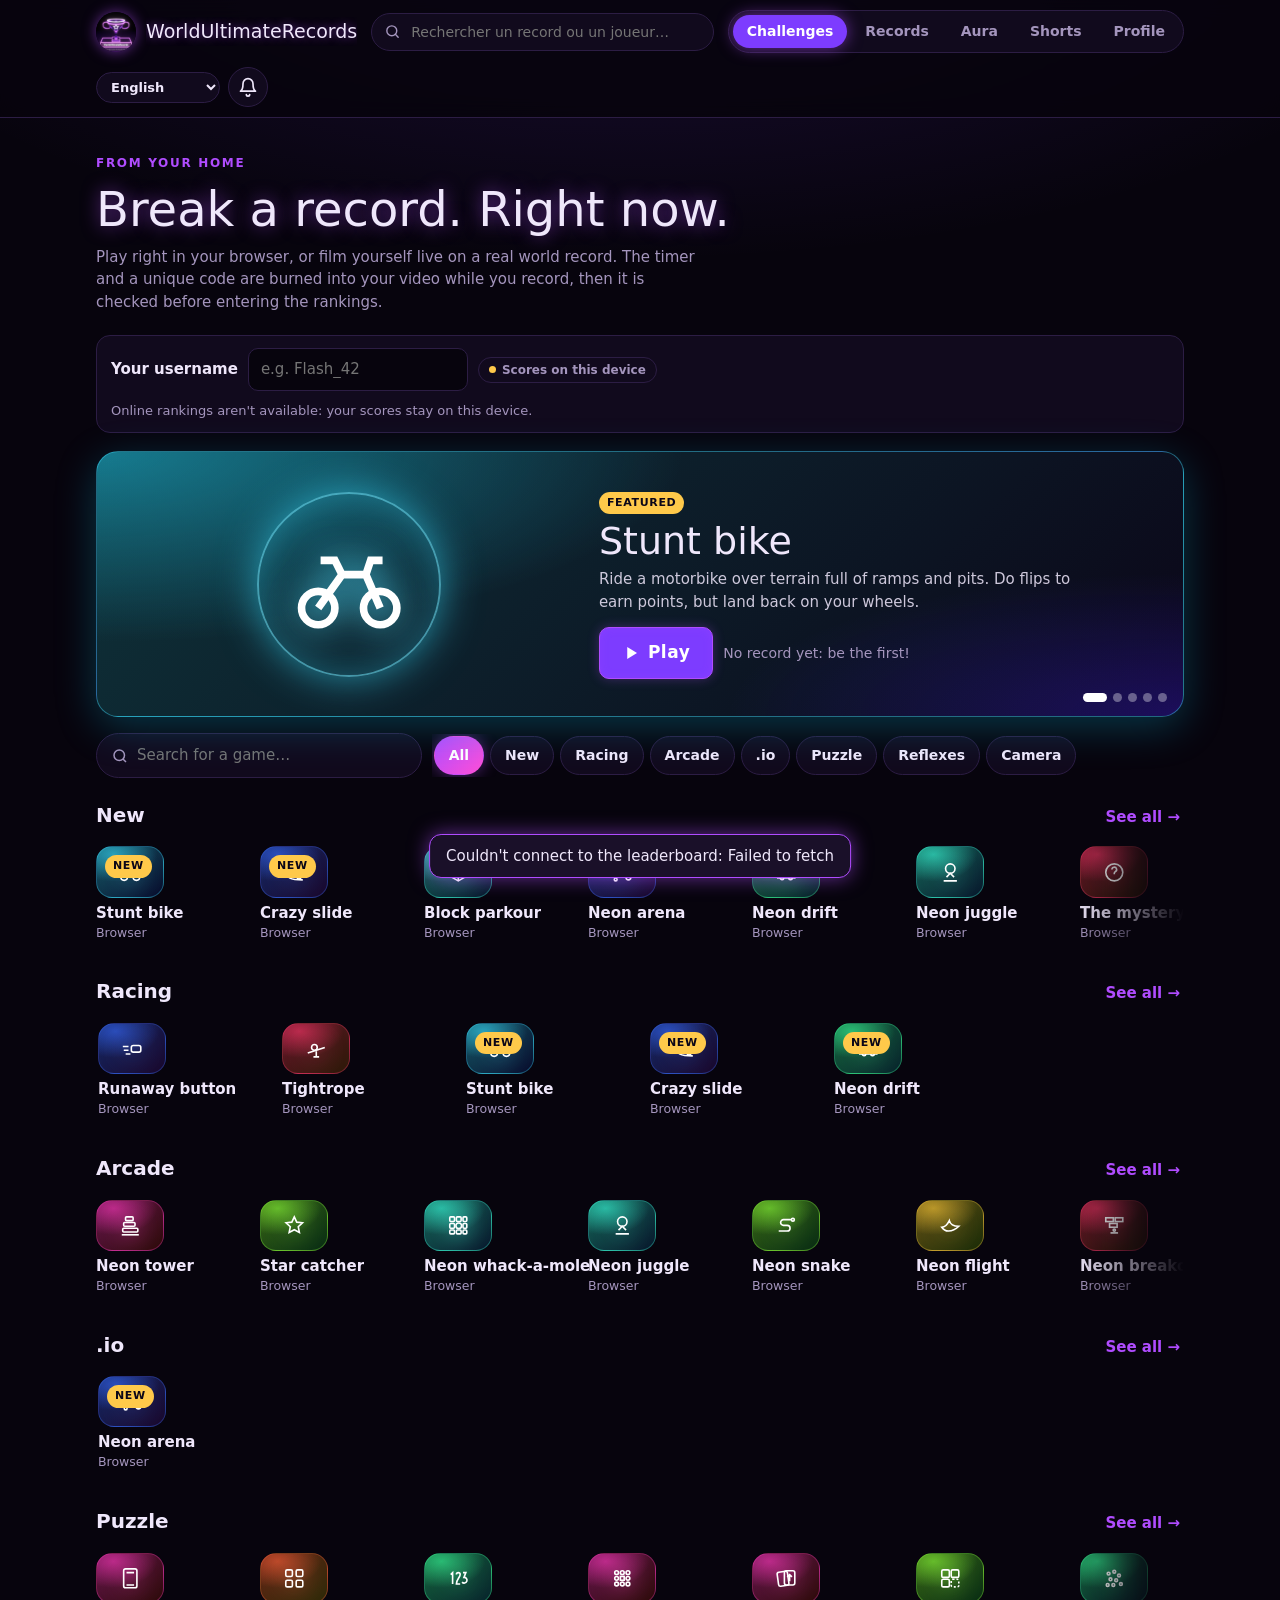
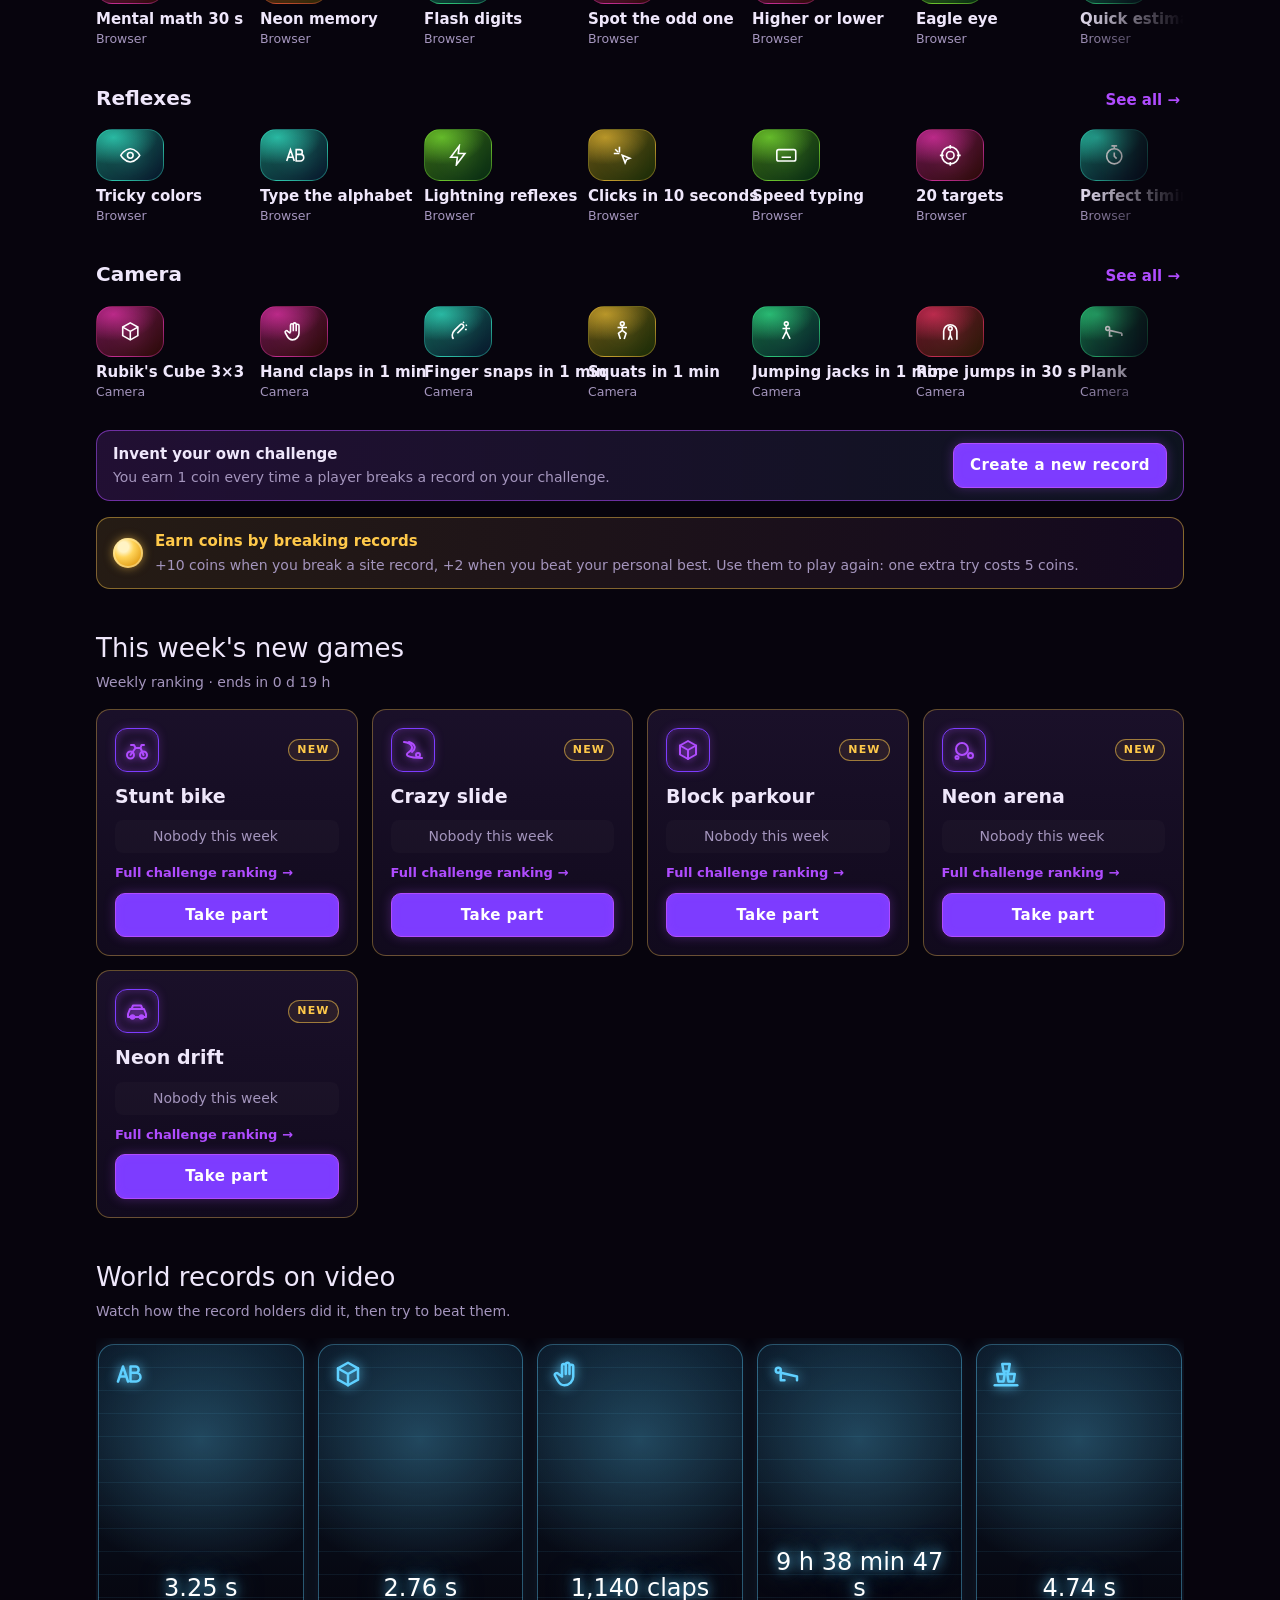
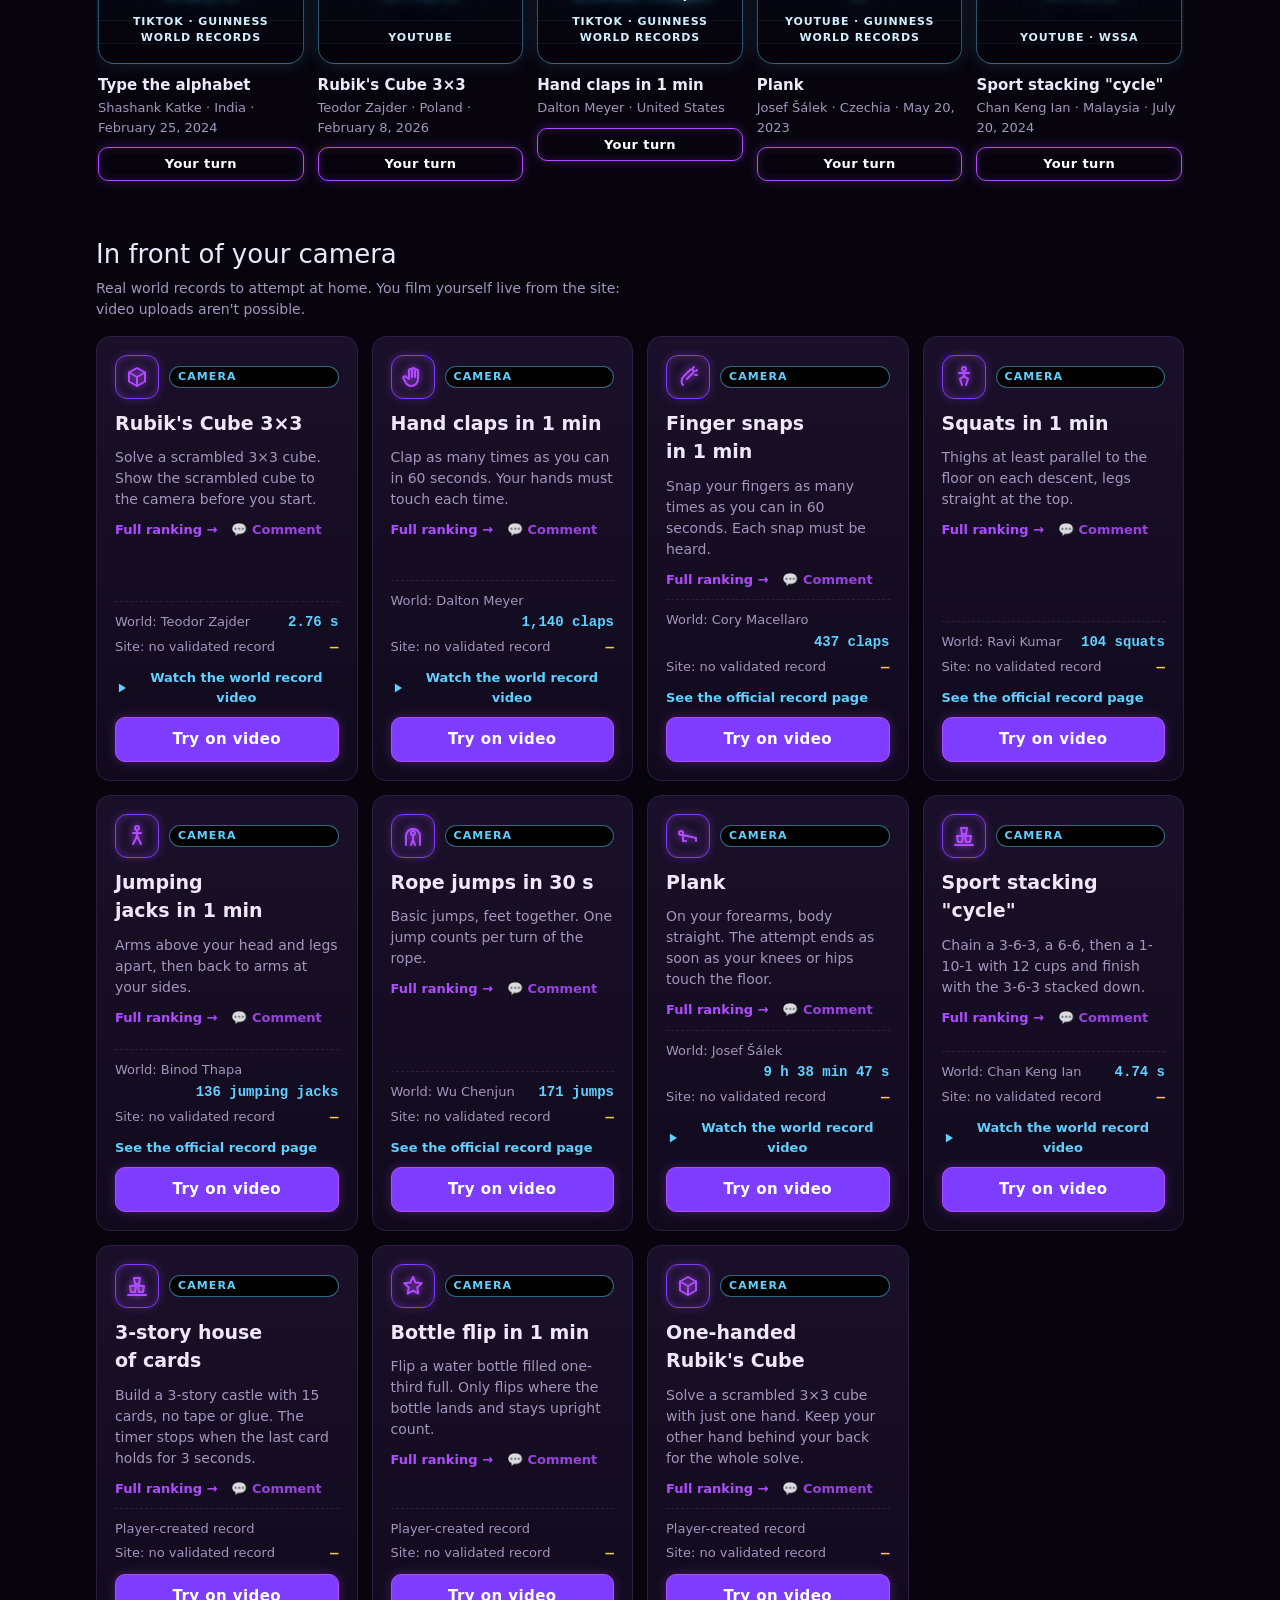
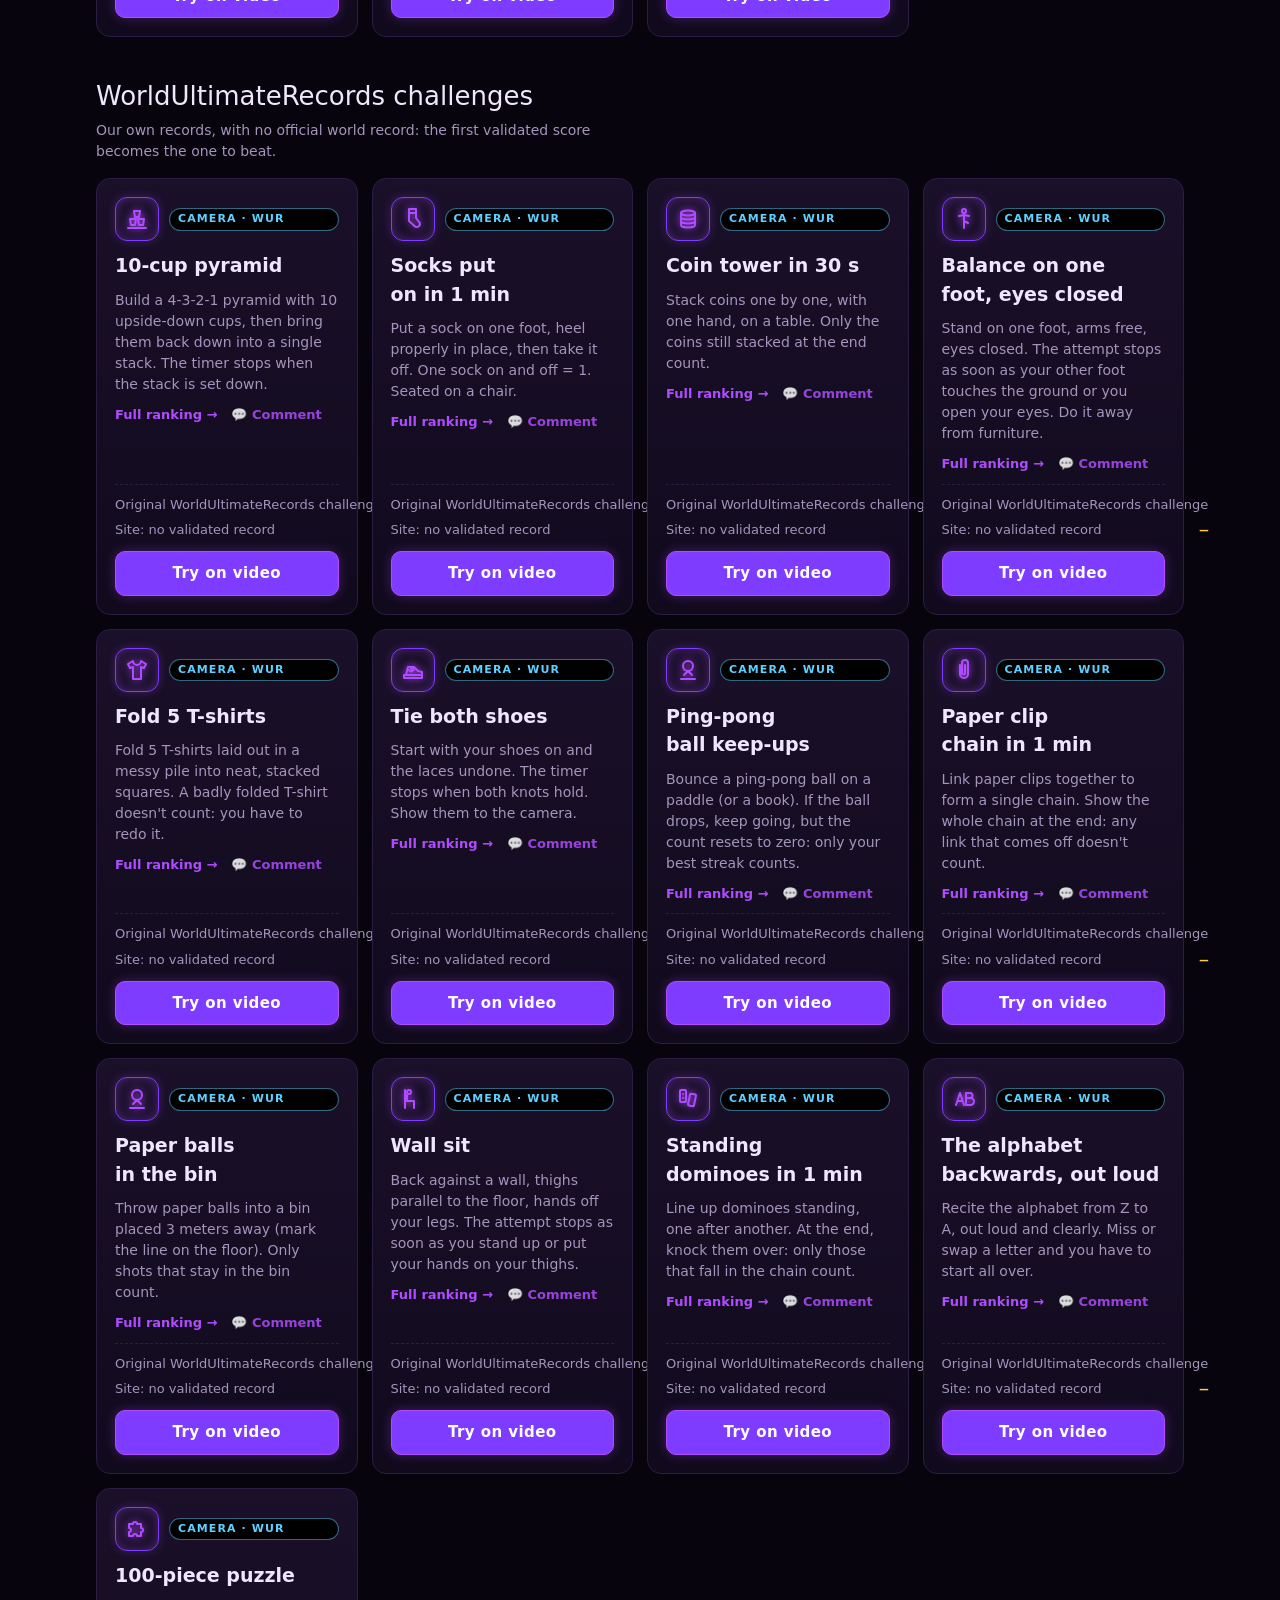
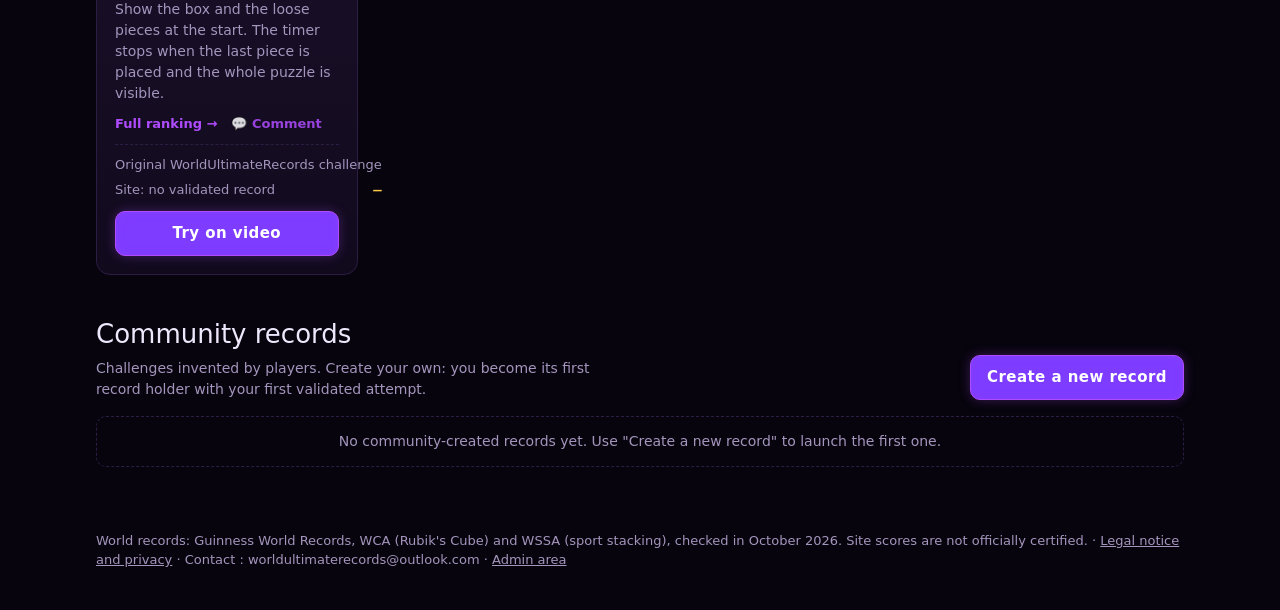
==== commit 35398a27: "Barre de recherche en haut + backflip plus facile (v20261122d)" ====
--- a/index.html
+++ b/index.html
@@ -16,12 +16,17 @@
 <link rel="preconnect" href="https://fonts.googleapis.com">
 <link rel="preconnect" href="https://fonts.gstatic.com" crossorigin>
 <link rel="stylesheet" href="https://fonts.googleapis.com/css2?family=Tilt+Neon&family=Chakra+Petch:wght@400;500;600;700&family=JetBrains+Mono:wght@500;700&display=swap">
-<link rel="stylesheet" href="styles.css">
+<link rel="stylesheet" href="styles.css?v=20261122d">
 </head>
 <body>
 <header class="top">
   <div class="top-in">
     <a class="brand" href="#defis"><img src="img/logo.jpg" alt=""><b>WorldUltimateRecords</b></a>
+    <div class="topsearch" role="search">
+      <svg viewBox="0 0 24 24" aria-hidden="true"><circle cx="11" cy="11" r="7"/><path d="M20 20l-4-4"/></svg>
+      <input id="topQ" type="search" placeholder="Rechercher un record ou un joueur…" aria-label="Rechercher un record ou un joueur" autocomplete="off" aria-controls="topRes" aria-expanded="false">
+      <div class="topres" id="topRes" hidden></div>
+    </div>
     <nav class="tabs" aria-label="Sections">
       <a href="#defis" data-tab="defis">Défis</a>
       <a href="#records" data-tab="records">Records</a>
@@ -229,9 +234,9 @@
 <div class="toast" id="toast" hidden></div>
 <div class="captcha" id="captchaBox" hidden><div class="captcha-box"><p class="msg">Vérification anti-robot…</p><div id="captchaWidget"></div></div></div>
 
-<script src="config.js"></script>
+<script src="config.js?v=20261122d"></script>
 <script src="vendor/supabase.js"></script>
-<script src="app.js"></script>
-<script src="i18n.js"></script>
+<script src="app.js?v=20261122d"></script>
+<script src="i18n.js?v=20261122d"></script>
 </body>
 </html>
--- a/styles.css
+++ b/styles.css
@@ -644,3 +644,31 @@
 .confetti{position:absolute;inset:0;width:100%;height:100%;pointer-events:none;z-index:3}
 @media (prefers-reduced-motion:reduce){.gart,.gres{animation:none}}
 @media (max-width:560px){.gart{width:88px;height:88px;border-radius:22px}.gstat b{font-size:19px}}
+
+/* ---- compte à rebours des grands jeux ---- */
+.gcount{position:absolute;left:50%;top:42%;transform:translate(-50%,-50%);z-index:4;pointer-events:none;font-family:var(--mono);font-weight:800;font-size:clamp(64px,16vw,120px);color:#fff;
+  text-shadow:0 0 30px hsl(var(--gh,275) 95% 60%),0 0 60px hsl(var(--gh,275) 95% 50%)}
+.gcount.pop{animation:gcpop .6s cubic-bezier(.2,1.5,.4,1)}
+@keyframes gcpop{0%{transform:translate(-50%,-50%) scale(2.2);opacity:0}40%{opacity:1}100%{transform:translate(-50%,-50%) scale(1);opacity:.9}}
+.holdpad button[data-hold="n"],.holdpad button[data-hold="k"]{background:linear-gradient(135deg,rgba(255,159,67,.25),rgba(255,201,74,.15));border-color:rgba(255,201,74,.5)}
+
+/* ---- barre de recherche tout en haut ---- */
+.topsearch{position:relative;flex:1 1 220px;max-width:360px;display:flex;align-items:center;gap:8px;background:var(--surface);border:1px solid var(--line);border-radius:999px;padding:0 12px;height:38px;transition:border-color .15s,box-shadow .15s}
+.topsearch:focus-within{border-color:var(--neon,#b04cff);box-shadow:0 0 0 3px var(--neon-soft,rgba(176,76,255,.25))}
+.topsearch svg{width:17px;height:17px;flex:none;fill:none;stroke:var(--muted);stroke-width:2;stroke-linecap:round}
+.topsearch input{flex:1;min-width:0;background:none;border:0;outline:0;color:inherit;font:inherit;font-size:14px;height:100%}
+.topsearch input::-webkit-search-cancel-button{filter:invert(1);opacity:.6}
+.topres{position:absolute;left:0;right:0;top:calc(100% + 8px);z-index:40;background:#120a22;border:1px solid var(--line);border-radius:16px;padding:8px;box-shadow:0 18px 50px rgba(0,0,0,.55);max-height:min(70vh,460px);overflow:auto;min-width:280px}
+.topres-h{margin:6px 8px 4px;font-size:11px;font-weight:700;letter-spacing:.08em;text-transform:uppercase;color:var(--muted)}
+.topres-i{display:flex;align-items:center;gap:10px;padding:8px;border-radius:12px;text-decoration:none;color:inherit}
+.topres-i:hover,.topres-i:focus-visible{background:var(--neon-soft,rgba(176,76,255,.18));outline:0}
+.topres-ic{width:34px;height:34px;flex:none;border-radius:10px;display:grid;place-items:center;background:var(--surface);border:1px solid var(--line)}
+.topres-ic svg{width:20px;height:20px}
+.topres-av{font-weight:800;color:#fff;background:linear-gradient(135deg,#b04cff,#ff4fd8);border:0;border-radius:50%}
+.topres-t{display:flex;flex-direction:column;min-width:0}
+.topres-t b{font-size:14px;white-space:nowrap;overflow:hidden;text-overflow:ellipsis}
+.topres-t small{font-size:12px;color:var(--muted);white-space:nowrap;overflow:hidden;text-overflow:ellipsis}
+.topres-none{margin:8px;color:var(--muted);font-size:14px}
+.topres-all{display:block;width:100%;margin-top:6px;padding:10px;border:0;border-top:1px solid var(--line);background:none;color:var(--neon2,#5fd0ff);font:inherit;font-weight:700;font-size:13px;cursor:pointer;text-align:left;border-radius:0 0 10px 10px}
+.topres-all:hover{background:rgba(95,208,255,.08)}
+@media (max-width:860px){.topsearch{order:5;flex:1 1 100%;max-width:none}.topres{min-width:0}}
